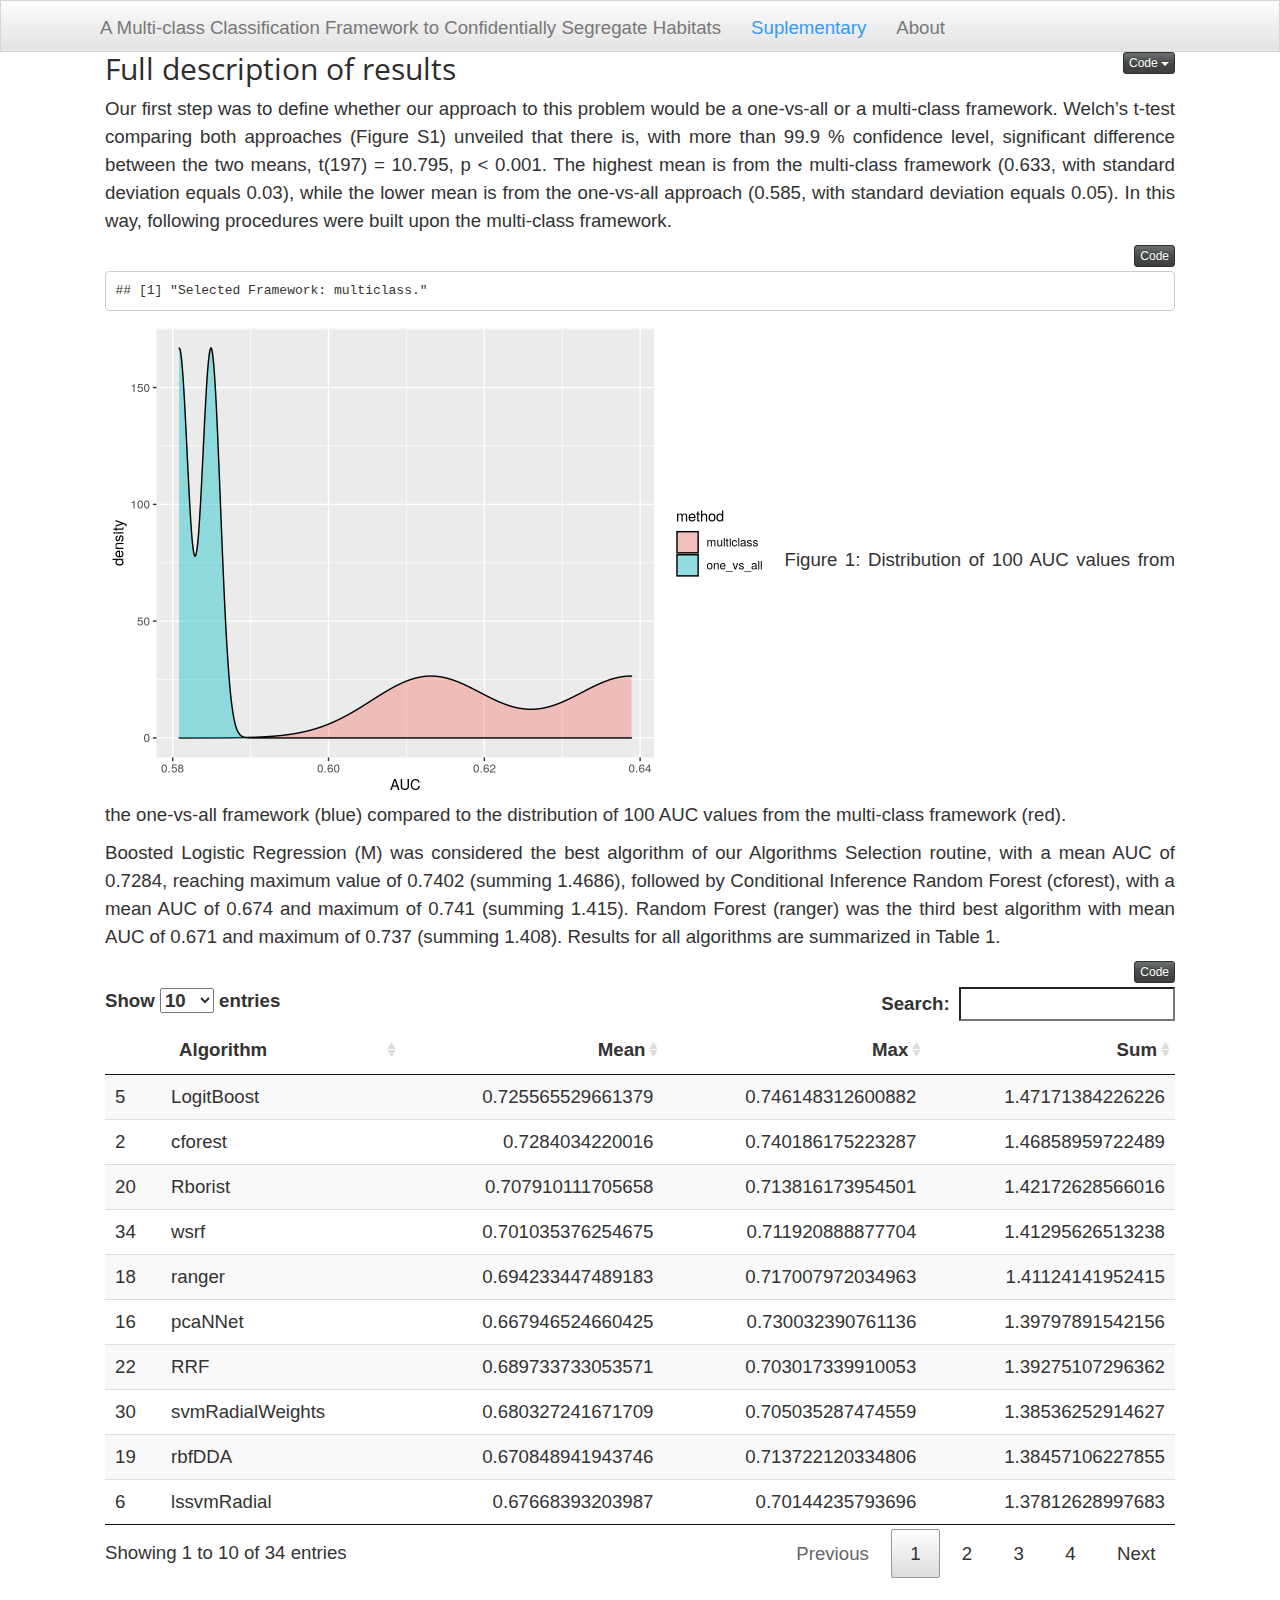
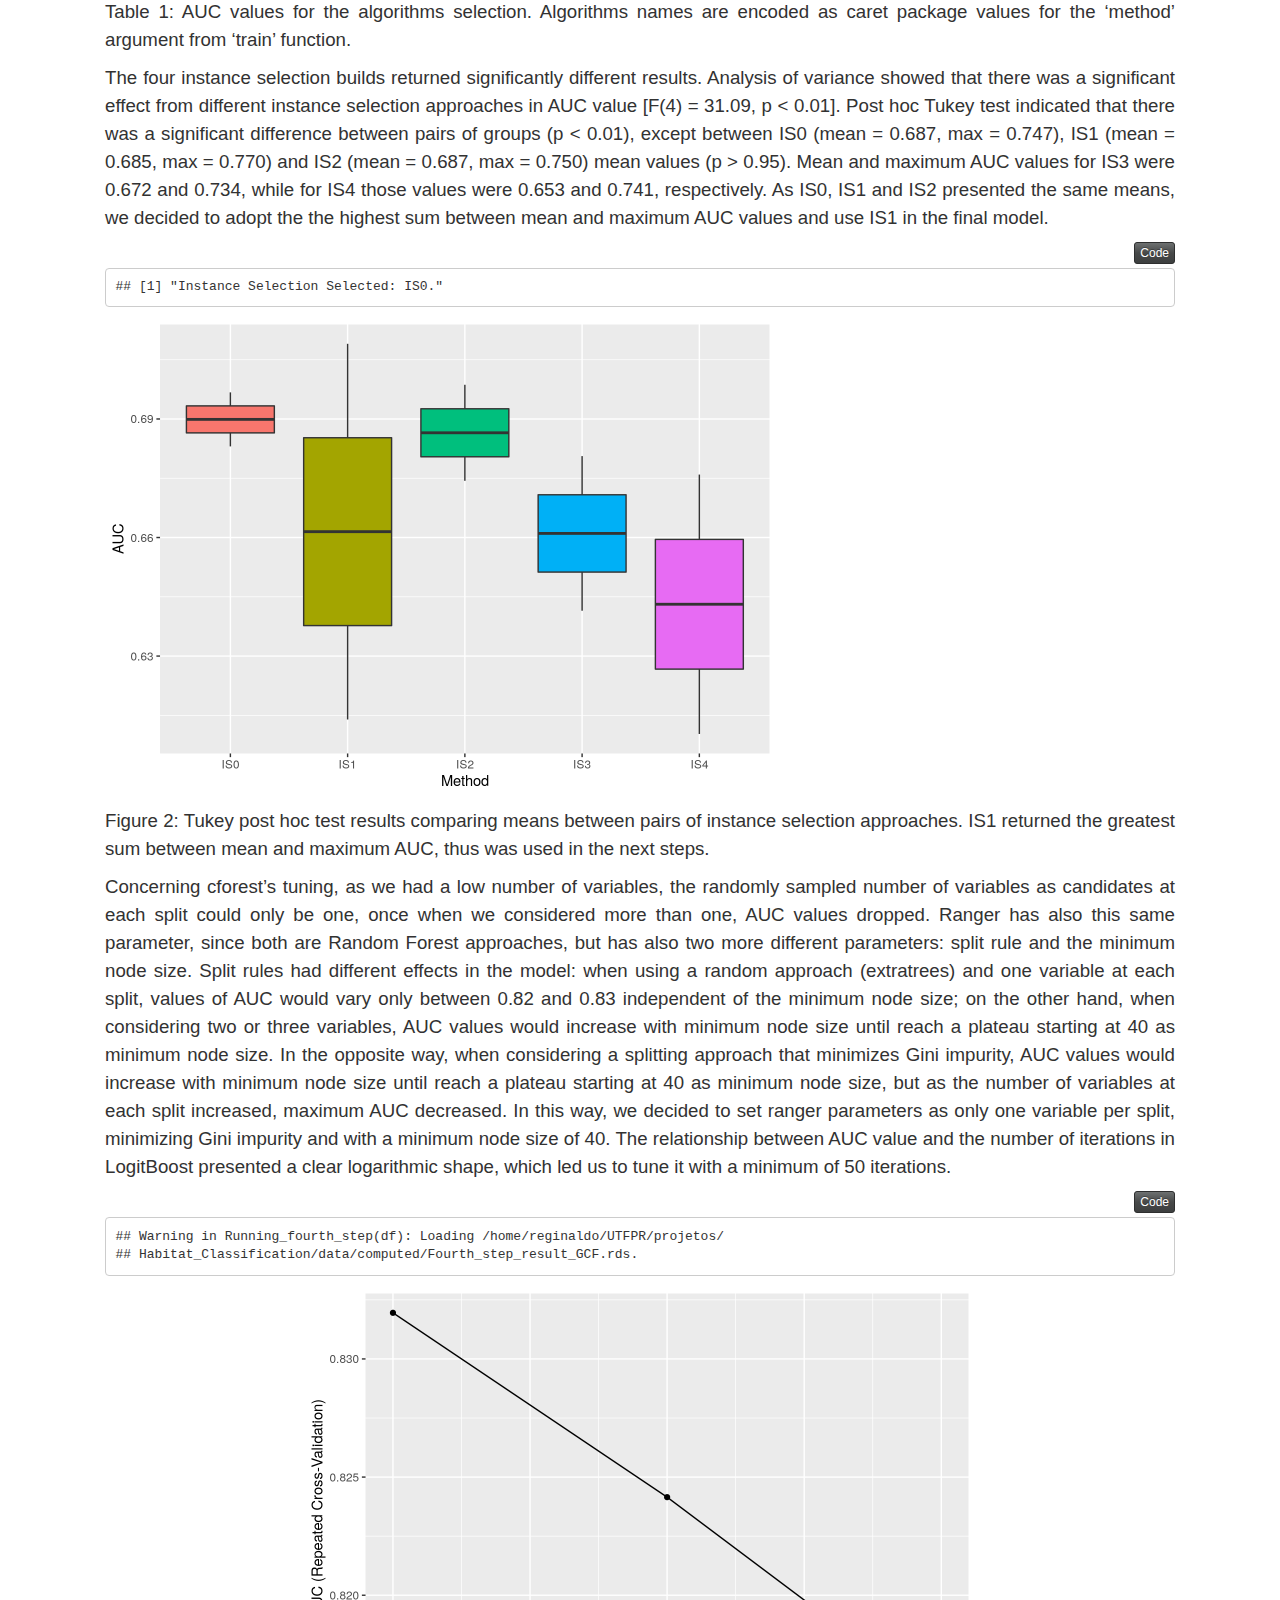
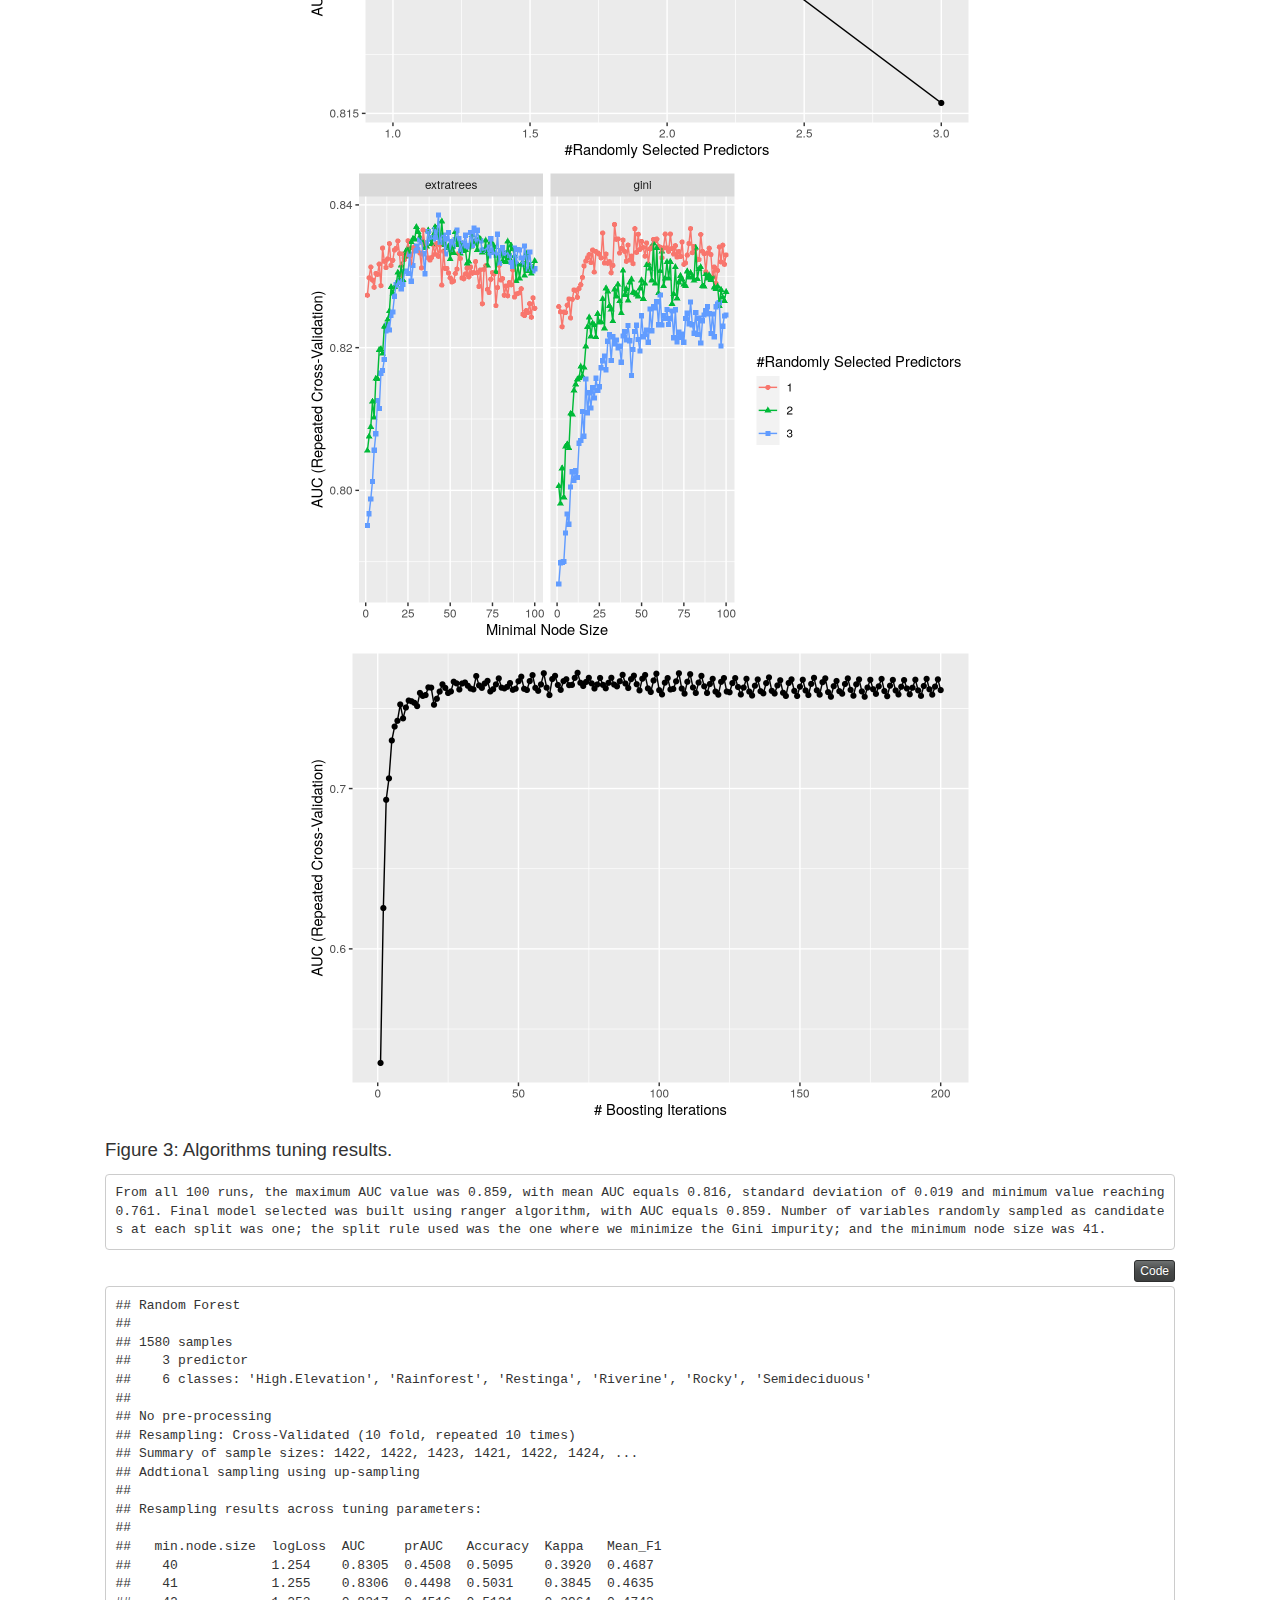
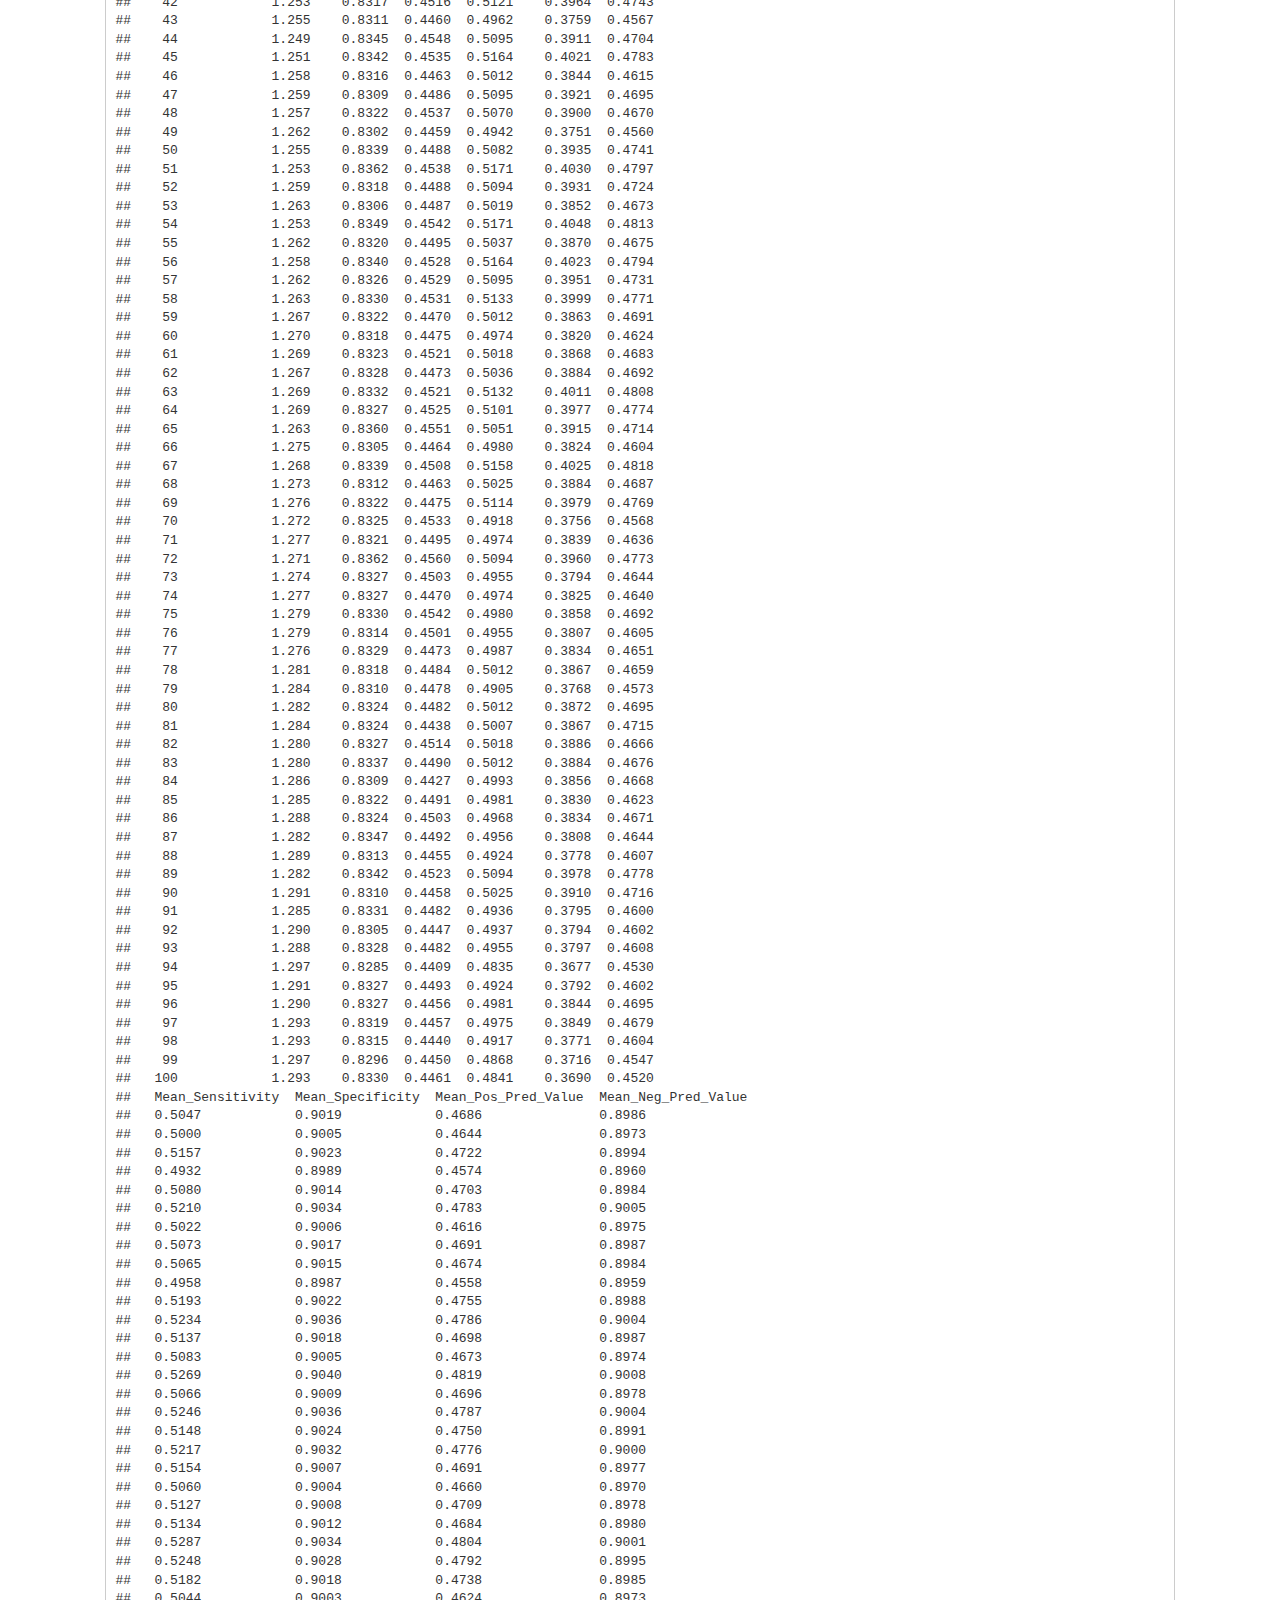
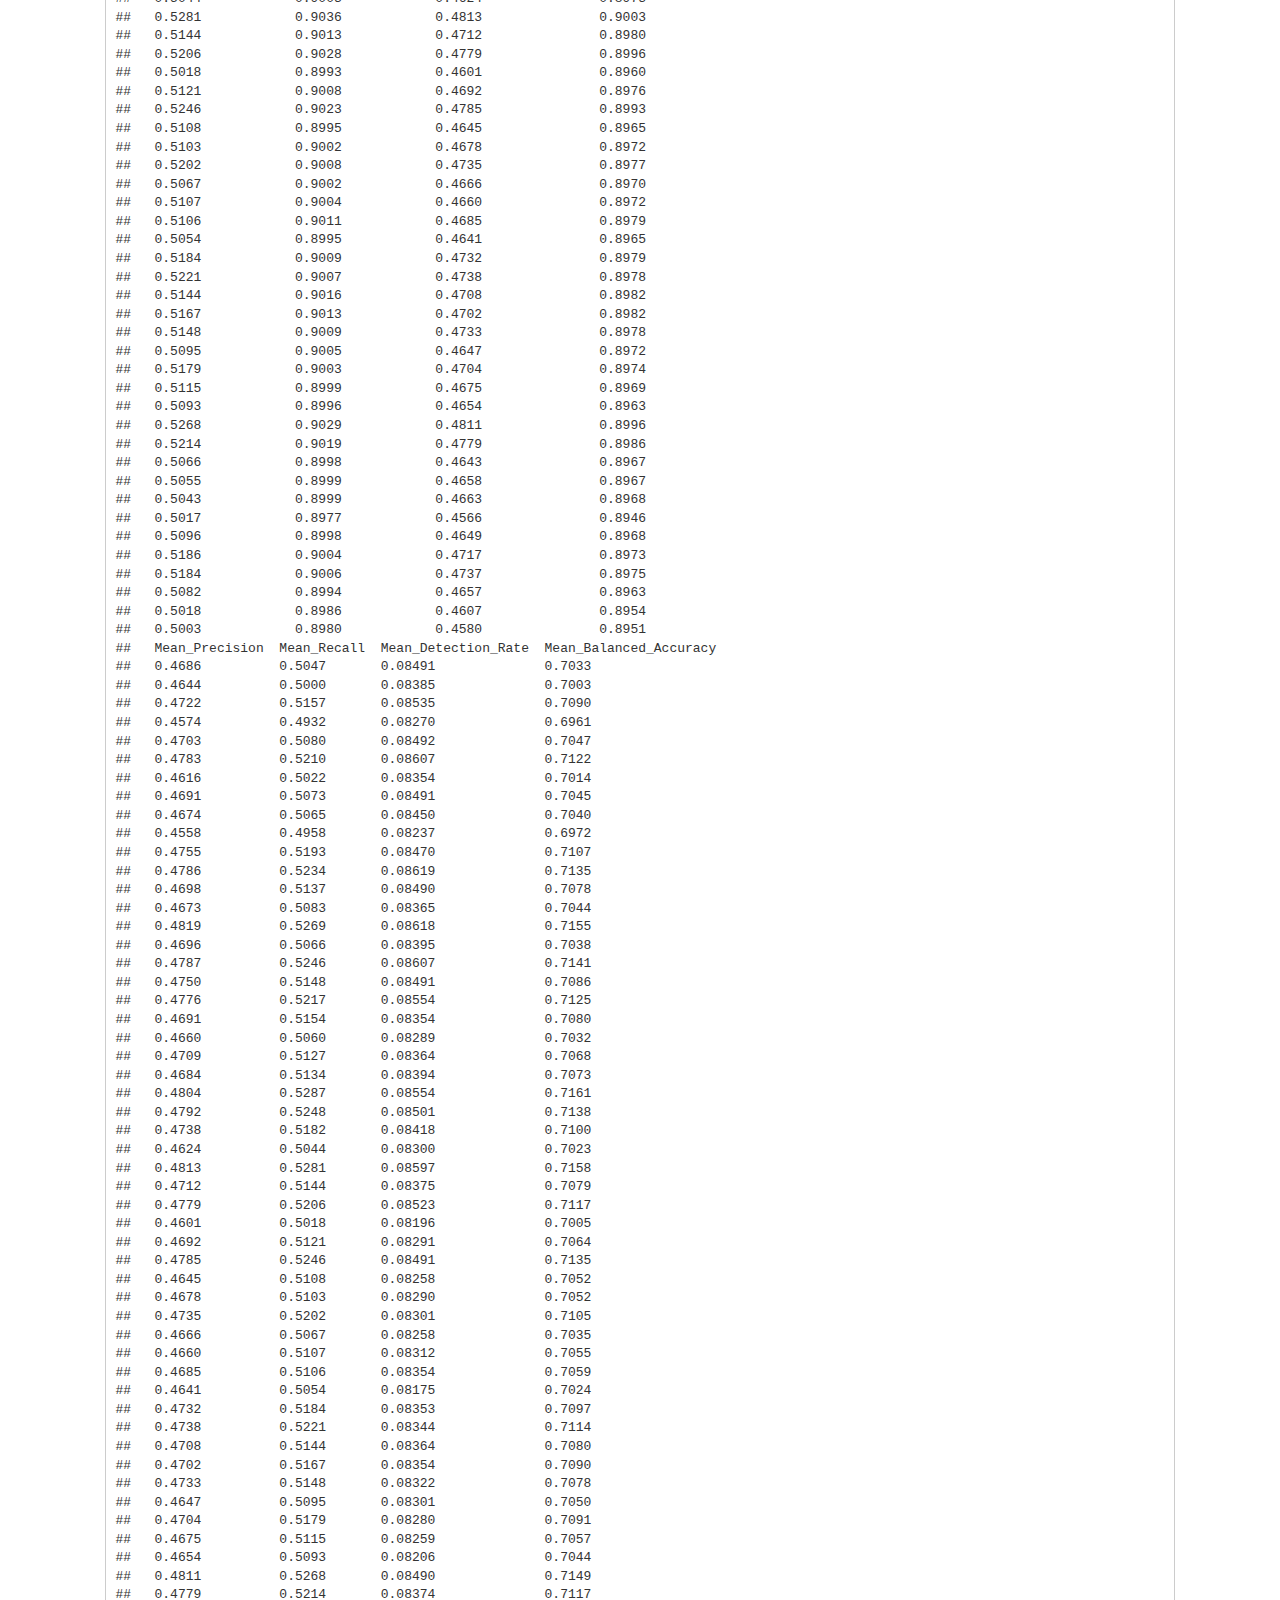
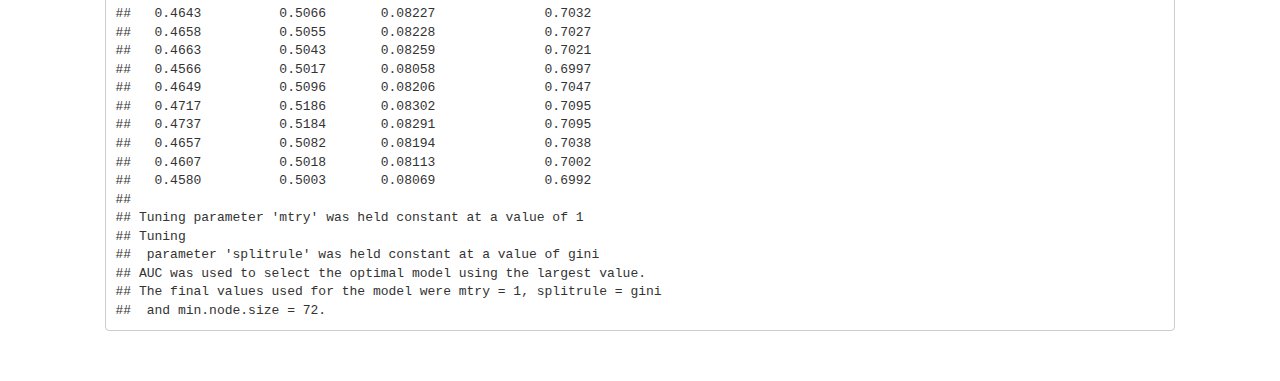
==== docs/suplementary.html @ e5ac983a "Adição de um website usando rmarkdown. Melhorias e correções no script." ====
<!DOCTYPE html>

<html>

<head>

<meta charset="utf-8" />
<meta name="generator" content="pandoc" />
<meta http-equiv="X-UA-Compatible" content="IE=EDGE" />




<title>Supplementary</title>

<script src="site_libs/jquery-1.12.4/jquery.min.js"></script>
<meta name="viewport" content="width=device-width, initial-scale=1" />
<link href="site_libs/bootstrap-3.3.5/css/spacelab.min.css" rel="stylesheet" />
<script src="site_libs/bootstrap-3.3.5/js/bootstrap.min.js"></script>
<script src="site_libs/bootstrap-3.3.5/shim/html5shiv.min.js"></script>
<script src="site_libs/bootstrap-3.3.5/shim/respond.min.js"></script>
<script src="site_libs/navigation-1.1/tabsets.js"></script>
<script src="site_libs/navigation-1.1/codefolding.js"></script>
<link href="site_libs/highlightjs-9.12.0/textmate.css" rel="stylesheet" />
<script src="site_libs/highlightjs-9.12.0/highlight.js"></script>
<script src="site_libs/htmlwidgets-1.5.2/htmlwidgets.js"></script>
<link href="site_libs/datatables-css-0.0.0/datatables-crosstalk.css" rel="stylesheet" />
<script src="site_libs/datatables-binding-0.15/datatables.js"></script>
<link href="site_libs/dt-core-1.10.20/css/jquery.dataTables.min.css" rel="stylesheet" />
<link href="site_libs/dt-core-1.10.20/css/jquery.dataTables.extra.css" rel="stylesheet" />
<script src="site_libs/dt-core-1.10.20/js/jquery.dataTables.min.js"></script>
<link href="site_libs/crosstalk-1.1.0.1/css/crosstalk.css" rel="stylesheet" />
<script src="site_libs/crosstalk-1.1.0.1/js/crosstalk.min.js"></script>

<style type="text/css">code{white-space: pre;}</style>
<style type="text/css">
  pre:not([class]) {
    background-color: white;
  }
</style>
<script type="text/javascript">
if (window.hljs) {
  hljs.configure({languages: []});
  hljs.initHighlightingOnLoad();
  if (document.readyState && document.readyState === "complete") {
    window.setTimeout(function() { hljs.initHighlighting(); }, 0);
  }
}
</script>



<style type="text/css">
h1 {
  font-size: 34px;
}
h1.title {
  font-size: 38px;
}
h2 {
  font-size: 30px;
}
h3 {
  font-size: 24px;
}
h4 {
  font-size: 18px;
}
h5 {
  font-size: 16px;
}
h6 {
  font-size: 12px;
}
.table th:not([align]) {
  text-align: left;
}
</style>

<link rel="stylesheet" href="assets/css/styles.css" type="text/css" />



<style type = "text/css">
.main-container {
  max-width: 940px;
  margin-left: auto;
  margin-right: auto;
}
code {
  color: inherit;
  background-color: rgba(0, 0, 0, 0.04);
}
img {
  max-width:100%;
}
.tabbed-pane {
  padding-top: 12px;
}
.html-widget {
  margin-bottom: 20px;
}
button.code-folding-btn:focus {
  outline: none;
}
summary {
  display: list-item;
}
</style>


<style type="text/css">
/* padding for bootstrap navbar */
body {
  padding-top: 52px;
  padding-bottom: 40px;
}
/* offset scroll position for anchor links (for fixed navbar)  */
.section h1 {
  padding-top: 57px;
  margin-top: -57px;
}
.section h2 {
  padding-top: 57px;
  margin-top: -57px;
}
.section h3 {
  padding-top: 57px;
  margin-top: -57px;
}
.section h4 {
  padding-top: 57px;
  margin-top: -57px;
}
.section h5 {
  padding-top: 57px;
  margin-top: -57px;
}
.section h6 {
  padding-top: 57px;
  margin-top: -57px;
}
.dropdown-submenu {
  position: relative;
}
.dropdown-submenu>.dropdown-menu {
  top: 0;
  left: 100%;
  margin-top: -6px;
  margin-left: -1px;
  border-radius: 0 6px 6px 6px;
}
.dropdown-submenu:hover>.dropdown-menu {
  display: block;
}
.dropdown-submenu>a:after {
  display: block;
  content: " ";
  float: right;
  width: 0;
  height: 0;
  border-color: transparent;
  border-style: solid;
  border-width: 5px 0 5px 5px;
  border-left-color: #cccccc;
  margin-top: 5px;
  margin-right: -10px;
}
.dropdown-submenu:hover>a:after {
  border-left-color: #ffffff;
}
.dropdown-submenu.pull-left {
  float: none;
}
.dropdown-submenu.pull-left>.dropdown-menu {
  left: -100%;
  margin-left: 10px;
  border-radius: 6px 0 6px 6px;
}
</style>

<script>
// manage active state of menu based on current page
$(document).ready(function () {
  // active menu anchor
  href = window.location.pathname
  href = href.substr(href.lastIndexOf('/') + 1)
  if (href === "")
    href = "index.html";
  var menuAnchor = $('a[href="' + href + '"]');

  // mark it active
  menuAnchor.parent().addClass('active');

  // if it's got a parent navbar menu mark it active as well
  menuAnchor.closest('li.dropdown').addClass('active');
});
</script>

<!-- tabsets -->

<style type="text/css">
.tabset-dropdown > .nav-tabs {
  display: inline-table;
  max-height: 500px;
  min-height: 44px;
  overflow-y: auto;
  background: white;
  border: 1px solid #ddd;
  border-radius: 4px;
}

.tabset-dropdown > .nav-tabs > li.active:before {
  content: "";
  font-family: 'Glyphicons Halflings';
  display: inline-block;
  padding: 10px;
  border-right: 1px solid #ddd;
}

.tabset-dropdown > .nav-tabs.nav-tabs-open > li.active:before {
  content: "&#xe258;";
  border: none;
}

.tabset-dropdown > .nav-tabs.nav-tabs-open:before {
  content: "";
  font-family: 'Glyphicons Halflings';
  display: inline-block;
  padding: 10px;
  border-right: 1px solid #ddd;
}

.tabset-dropdown > .nav-tabs > li.active {
  display: block;
}

.tabset-dropdown > .nav-tabs > li > a,
.tabset-dropdown > .nav-tabs > li > a:focus,
.tabset-dropdown > .nav-tabs > li > a:hover {
  border: none;
  display: inline-block;
  border-radius: 4px;
  background-color: transparent;
}

.tabset-dropdown > .nav-tabs.nav-tabs-open > li {
  display: block;
  float: none;
}

.tabset-dropdown > .nav-tabs > li {
  display: none;
}
</style>

<!-- code folding -->
<style type="text/css">
.code-folding-btn { margin-bottom: 4px; }
</style>




</head>

<body>


<div class="container-fluid main-container">




<div class="navbar navbar-default  navbar-fixed-top" role="navigation">
  <div class="container">
    <div class="navbar-header">
      <button type="button" class="navbar-toggle collapsed" data-toggle="collapse" data-target="#navbar">
        <span class="icon-bar"></span>
        <span class="icon-bar"></span>
        <span class="icon-bar"></span>
      </button>
      <a class="navbar-brand" href="index.html"></a>
    </div>
    <div id="navbar" class="navbar-collapse collapse">
      <ul class="nav navbar-nav">
        <li>
  <a href="index.html">A Multi-class Classification Framework to Confidentially Segregate Habitats</a>
</li>
<li>
  <a href="suplementary.html">Suplementary</a>
</li>
<li>
  <a href="about.html">About</a>
</li>
      </ul>
      <ul class="nav navbar-nav navbar-right">
        
      </ul>
    </div><!--/.nav-collapse -->
  </div><!--/.container -->
</div><!--/.navbar -->

<div class="fluid-row" id="header">

<div class="btn-group pull-right">
<button type="button" class="btn btn-default btn-xs dropdown-toggle" data-toggle="dropdown" aria-haspopup="true" aria-expanded="false"><span>Code</span> <span class="caret"></span></button>
<ul class="dropdown-menu" style="min-width: 50px;">
<li><a id="rmd-show-all-code" href="#">Show All Code</a></li>
<li><a id="rmd-hide-all-code" href="#">Hide All Code</a></li>
</ul>
</div>




</div>


<div id="full-description-of-results" class="section level2">
<h2>Full description of results</h2>
<p>Our first step was to define whether our approach to this problem would be a one-vs-all or a multi-class framework. Welch’s t-test comparing both approaches (Figure S1) unveiled that there is, with more than 99.9 % confidence level, significant difference between the two means, t(197) = 10.795, p &lt; 0.001. The highest mean is from the multi-class framework (0.633, with standard deviation equals 0.03), while the lower mean is from the one-vs-all approach (0.585, with standard deviation equals 0.05). In this way, following procedures were built upon the multi-class framework.</p>
<pre class="r"><code>s1 &lt;- Running_first_step(df, n)</code></pre>
<pre><code>## [1] &quot;Selected Framework: multiclass.&quot;</code></pre>
<p><img src="suplementary_files/figure-html/running_first_step-1.png" width="672" /> Figure 1: Distribution of 100 AUC values from the one-vs-all framework (blue) compared to the distribution of 100 AUC values from the multi-class framework (red).</p>
<p>Boosted Logistic Regression (M) was considered the best algorithm of our Algorithms Selection routine, with a mean AUC of 0.7284, reaching maximum value of 0.7402 (summing 1.4686), followed by Conditional Inference Random Forest (cforest), with a mean AUC of 0.674 and maximum of 0.741 (summing 1.415). Random Forest (ranger) was the third best algorithm with mean AUC of 0.671 and maximum of 0.737 (summing 1.408). Results for all algorithms are summarized in Table 1.</p>
<pre class="r"><code>s2$Result_Second_step  %&gt;%
  datatable()</code></pre>
<div id="htmlwidget-3caf13adf109faf7666a" style="width:100%;height:auto;" class="datatables html-widget"></div>
<script type="application/json" data-for="htmlwidget-3caf13adf109faf7666a">{"x":{"filter":"none","data":[["5","2","20","34","18","16","22","30","19","6","21","23","27","28","1","29","13","24","9","14","26","7","4","12","31","11","15","25","17","10","8","33","3","32"],["LogitBoost","cforest","Rborist","wsrf","ranger","pcaNNet","RRF","svmRadialWeights","rbfDDA","lssvmRadial","rf","RRFglobal","svmRadial","svmRadialCost","avNNet","svmRadialSigma","naive_bayes","svmLinear","mlpWeightDecay","nb","svmPoly","mlp","LMT","multinom","vglmAdjCat","monmlp","nnet","svmLinear2","polr","mlpWeightDecayML","mlpML","vglmCumulative","dnn","vglmContRatio"],[0.725565529661379,0.7284034220016,0.707910111705658,0.701035376254675,0.694233447489183,0.667946524660425,0.689733733053571,0.680327241671709,0.670848941943746,0.67668393203987,0.678714753158073,0.681964218991884,0.667764051375725,0.670578402891156,0.658010142254407,0.663092956800784,0.654073056510641,0.654426322290695,0.637208906515587,0.643250336595478,0.639163338286145,0.644266231032425,0.642273303120132,0.635936351472789,0.625446065467995,0.629517577501721,0.628011432886602,0.621428972761631,0.621925829019284,0.604001416374898,0.566528022010478,0.597748692240933,0.550815169236222,0.574090289989413],[0.746148312600882,0.740186175223287,0.713816173954501,0.711920888877704,0.717007972034963,0.730032390761136,0.703017339910053,0.705035287474559,0.713722120334806,0.70144235793696,0.693492718981923,0.68675246006555,0.678146735181148,0.673286119962908,0.685820330017361,0.67828146075447,0.680451295717827,0.669044130009042,0.678304464066947,0.666476540902992,0.661195587663199,0.652958793967566,0.654932395165189,0.660438890094761,0.663231505336768,0.637520560985473,0.635684289344883,0.634901630583142,0.626836232318688,0.614880246459194,0.633056044020956,0.601776052332733,0.601630338472444,0.577745402745403],[1.47171384226226,1.46858959722489,1.42172628566016,1.41295626513238,1.41124141952415,1.39797891542156,1.39275107296362,1.38536252914627,1.38457106227855,1.37812628997683,1.37220747214,1.36871667905743,1.34591078655687,1.34386452285406,1.34383047227177,1.34137441755525,1.33452435222847,1.32347045229974,1.31551337058253,1.30972687749847,1.30035892594934,1.29722502499999,1.29720569828532,1.29637524156755,1.28867757080476,1.26703813848719,1.26369572223148,1.25633060334477,1.24876206133797,1.21888166283409,1.19958406603143,1.19952474457367,1.15244550770867,1.15183569273482]],"container":"<table class=\"display\">\n  <thead>\n    <tr>\n      <th> <\/th>\n      <th>Algorithm<\/th>\n      <th>Mean<\/th>\n      <th>Max<\/th>\n      <th>Sum<\/th>\n    <\/tr>\n  <\/thead>\n<\/table>","options":{"columnDefs":[{"className":"dt-right","targets":[2,3,4]},{"orderable":false,"targets":0}],"order":[],"autoWidth":false,"orderClasses":false}},"evals":[],"jsHooks":[]}</script>
<p>Table 1: AUC values for the algorithms selection. Algorithms names are encoded as caret package values for the ‘method’ argument from ‘train’ function.</p>
<p>The four instance selection builds returned significantly different results. Analysis of variance showed that there was a significant effect from different instance selection approaches in AUC value [F(4) = 31.09, p &lt; 0.01]. Post hoc Tukey test indicated that there was a significant difference between pairs of groups (p &lt; 0.01), except between IS0 (mean = 0.687, max = 0.747), IS1 (mean = 0.685, max = 0.770) and IS2 (mean = 0.687, max = 0.750) mean values (p &gt; 0.95). Mean and maximum AUC values for IS3 were 0.672 and 0.734, while for IS4 those values were 0.653 and 0.741, respectively. As IS0, IS1 and IS2 presented the same means, we decided to adopt the the highest sum between mean and maximum AUC values and use IS1 in the final model.</p>
<pre class="r"><code>s3 &lt;- Running_third_step(df, s1, s2, nclust, n_clust/2, n)</code></pre>
<pre><code>## [1] &quot;Instance Selection Selected: IS0.&quot;</code></pre>
<p><img src="suplementary_files/figure-html/running_third_step-1.png" width="672" /></p>
<p>Figure 2: Tukey post hoc test results comparing means between pairs of instance selection approaches. IS1 returned the greatest sum between mean and maximum AUC, thus was used in the next steps.</p>
<p>Concerning cforest’s tuning, as we had a low number of variables, the randomly sampled number of variables as candidates at each split could only be one, once when we considered more than one, AUC values dropped. Ranger has also this same parameter, since both are Random Forest approaches, but has also two more different parameters: split rule and the minimum node size. Split rules had different effects in the model: when using a random approach (extratrees) and one variable at each split, values of AUC would vary only between 0.82 and 0.83 independent of the minimum node size; on the other hand, when considering two or three variables, AUC values would increase with minimum node size until reach a plateau starting at 40 as minimum node size. In the opposite way, when considering a splitting approach that minimizes Gini impurity, AUC values would increase with minimum node size until reach a plateau starting at 40 as minimum node size, but as the number of variables at each split increased, maximum AUC decreased. In this way, we decided to set ranger parameters as only one variable per split, minimizing Gini impurity and with a minimum node size of 40. The relationship between AUC value and the number of iterations in LogitBoost presented a clear logarithmic shape, which led us to tune it with a minimum of 50 iterations.</p>
<pre class="r"><code>s4 &lt;- Running_fourth_step(df)</code></pre>
<pre><code>## Warning in Running_fourth_step(df): Loading /home/reginaldo/UTFPR/projetos/
## Habitat_Classification/data/computed/Fourth_step_result_GCF.rds.</code></pre>
<p><img src="suplementary_files/figure-html/running_fourth_step-1.png" width="672" style="display: block; margin: auto;" /><img src="suplementary_files/figure-html/running_fourth_step-2.png" width="672" style="display: block; margin: auto;" /><img src="suplementary_files/figure-html/running_fourth_step-3.png" width="672" style="display: block; margin: auto;" /></p>
<p>Figure 3: Algorithms tuning results.</p>
<pre><code>From all 100 runs, the maximum AUC value was 0.859, with mean AUC equals 0.816, standard deviation of 0.019 and minimum value reaching 0.761. Final model selected was built using ranger algorithm, with AUC equals 0.859. Number of variables randomly sampled as candidates at each split was one; the split rule used was the one where we minimize the Gini impurity; and the minimum node size was 41. </code></pre>
<pre class="r"><code>s5 &lt;- Running_fifth_step(df, s3, n)</code></pre>
<pre><code>## Random Forest 
## 
## 1580 samples
##    3 predictor
##    6 classes: &#39;High.Elevation&#39;, &#39;Rainforest&#39;, &#39;Restinga&#39;, &#39;Riverine&#39;, &#39;Rocky&#39;, &#39;Semideciduous&#39; 
## 
## No pre-processing
## Resampling: Cross-Validated (10 fold, repeated 10 times) 
## Summary of sample sizes: 1422, 1422, 1423, 1421, 1422, 1424, ... 
## Addtional sampling using up-sampling
## 
## Resampling results across tuning parameters:
## 
##   min.node.size  logLoss  AUC     prAUC   Accuracy  Kappa   Mean_F1
##    40            1.254    0.8305  0.4508  0.5095    0.3920  0.4687 
##    41            1.255    0.8306  0.4498  0.5031    0.3845  0.4635 
##    42            1.253    0.8317  0.4516  0.5121    0.3964  0.4743 
##    43            1.255    0.8311  0.4460  0.4962    0.3759  0.4567 
##    44            1.249    0.8345  0.4548  0.5095    0.3911  0.4704 
##    45            1.251    0.8342  0.4535  0.5164    0.4021  0.4783 
##    46            1.258    0.8316  0.4463  0.5012    0.3844  0.4615 
##    47            1.259    0.8309  0.4486  0.5095    0.3921  0.4695 
##    48            1.257    0.8322  0.4537  0.5070    0.3900  0.4670 
##    49            1.262    0.8302  0.4459  0.4942    0.3751  0.4560 
##    50            1.255    0.8339  0.4488  0.5082    0.3935  0.4741 
##    51            1.253    0.8362  0.4538  0.5171    0.4030  0.4797 
##    52            1.259    0.8318  0.4488  0.5094    0.3931  0.4724 
##    53            1.263    0.8306  0.4487  0.5019    0.3852  0.4673 
##    54            1.253    0.8349  0.4542  0.5171    0.4048  0.4813 
##    55            1.262    0.8320  0.4495  0.5037    0.3870  0.4675 
##    56            1.258    0.8340  0.4528  0.5164    0.4023  0.4794 
##    57            1.262    0.8326  0.4529  0.5095    0.3951  0.4731 
##    58            1.263    0.8330  0.4531  0.5133    0.3999  0.4771 
##    59            1.267    0.8322  0.4470  0.5012    0.3863  0.4691 
##    60            1.270    0.8318  0.4475  0.4974    0.3820  0.4624 
##    61            1.269    0.8323  0.4521  0.5018    0.3868  0.4683 
##    62            1.267    0.8328  0.4473  0.5036    0.3884  0.4692 
##    63            1.269    0.8332  0.4521  0.5132    0.4011  0.4808 
##    64            1.269    0.8327  0.4525  0.5101    0.3977  0.4774 
##    65            1.263    0.8360  0.4551  0.5051    0.3915  0.4714 
##    66            1.275    0.8305  0.4464  0.4980    0.3824  0.4604 
##    67            1.268    0.8339  0.4508  0.5158    0.4025  0.4818 
##    68            1.273    0.8312  0.4463  0.5025    0.3884  0.4687 
##    69            1.276    0.8322  0.4475  0.5114    0.3979  0.4769 
##    70            1.272    0.8325  0.4533  0.4918    0.3756  0.4568 
##    71            1.277    0.8321  0.4495  0.4974    0.3839  0.4636 
##    72            1.271    0.8362  0.4560  0.5094    0.3960  0.4773 
##    73            1.274    0.8327  0.4503  0.4955    0.3794  0.4644 
##    74            1.277    0.8327  0.4470  0.4974    0.3825  0.4640 
##    75            1.279    0.8330  0.4542  0.4980    0.3858  0.4692 
##    76            1.279    0.8314  0.4501  0.4955    0.3807  0.4605 
##    77            1.276    0.8329  0.4473  0.4987    0.3834  0.4651 
##    78            1.281    0.8318  0.4484  0.5012    0.3867  0.4659 
##    79            1.284    0.8310  0.4478  0.4905    0.3768  0.4573 
##    80            1.282    0.8324  0.4482  0.5012    0.3872  0.4695 
##    81            1.284    0.8324  0.4438  0.5007    0.3867  0.4715 
##    82            1.280    0.8327  0.4514  0.5018    0.3886  0.4666 
##    83            1.280    0.8337  0.4490  0.5012    0.3884  0.4676 
##    84            1.286    0.8309  0.4427  0.4993    0.3856  0.4668 
##    85            1.285    0.8322  0.4491  0.4981    0.3830  0.4623 
##    86            1.288    0.8324  0.4503  0.4968    0.3834  0.4671 
##    87            1.282    0.8347  0.4492  0.4956    0.3808  0.4644 
##    88            1.289    0.8313  0.4455  0.4924    0.3778  0.4607 
##    89            1.282    0.8342  0.4523  0.5094    0.3978  0.4778 
##    90            1.291    0.8310  0.4458  0.5025    0.3910  0.4716 
##    91            1.285    0.8331  0.4482  0.4936    0.3795  0.4600 
##    92            1.290    0.8305  0.4447  0.4937    0.3794  0.4602 
##    93            1.288    0.8328  0.4482  0.4955    0.3797  0.4608 
##    94            1.297    0.8285  0.4409  0.4835    0.3677  0.4530 
##    95            1.291    0.8327  0.4493  0.4924    0.3792  0.4602 
##    96            1.290    0.8327  0.4456  0.4981    0.3844  0.4695 
##    97            1.293    0.8319  0.4457  0.4975    0.3849  0.4679 
##    98            1.293    0.8315  0.4440  0.4917    0.3771  0.4604 
##    99            1.297    0.8296  0.4450  0.4868    0.3716  0.4547 
##   100            1.293    0.8330  0.4461  0.4841    0.3690  0.4520 
##   Mean_Sensitivity  Mean_Specificity  Mean_Pos_Pred_Value  Mean_Neg_Pred_Value
##   0.5047            0.9019            0.4686               0.8986             
##   0.5000            0.9005            0.4644               0.8973             
##   0.5157            0.9023            0.4722               0.8994             
##   0.4932            0.8989            0.4574               0.8960             
##   0.5080            0.9014            0.4703               0.8984             
##   0.5210            0.9034            0.4783               0.9005             
##   0.5022            0.9006            0.4616               0.8975             
##   0.5073            0.9017            0.4691               0.8987             
##   0.5065            0.9015            0.4674               0.8984             
##   0.4958            0.8987            0.4558               0.8959             
##   0.5193            0.9022            0.4755               0.8988             
##   0.5234            0.9036            0.4786               0.9004             
##   0.5137            0.9018            0.4698               0.8987             
##   0.5083            0.9005            0.4673               0.8974             
##   0.5269            0.9040            0.4819               0.9008             
##   0.5066            0.9009            0.4696               0.8978             
##   0.5246            0.9036            0.4787               0.9004             
##   0.5148            0.9024            0.4750               0.8991             
##   0.5217            0.9032            0.4776               0.9000             
##   0.5154            0.9007            0.4691               0.8977             
##   0.5060            0.9004            0.4660               0.8970             
##   0.5127            0.9008            0.4709               0.8978             
##   0.5134            0.9012            0.4684               0.8980             
##   0.5287            0.9034            0.4804               0.9001             
##   0.5248            0.9028            0.4792               0.8995             
##   0.5182            0.9018            0.4738               0.8985             
##   0.5044            0.9003            0.4624               0.8973             
##   0.5281            0.9036            0.4813               0.9003             
##   0.5144            0.9013            0.4712               0.8980             
##   0.5206            0.9028            0.4779               0.8996             
##   0.5018            0.8993            0.4601               0.8960             
##   0.5121            0.9008            0.4692               0.8976             
##   0.5246            0.9023            0.4785               0.8993             
##   0.5108            0.8995            0.4645               0.8965             
##   0.5103            0.9002            0.4678               0.8972             
##   0.5202            0.9008            0.4735               0.8977             
##   0.5067            0.9002            0.4666               0.8970             
##   0.5107            0.9004            0.4660               0.8972             
##   0.5106            0.9011            0.4685               0.8979             
##   0.5054            0.8995            0.4641               0.8965             
##   0.5184            0.9009            0.4732               0.8979             
##   0.5221            0.9007            0.4738               0.8978             
##   0.5144            0.9016            0.4708               0.8982             
##   0.5167            0.9013            0.4702               0.8982             
##   0.5148            0.9009            0.4733               0.8978             
##   0.5095            0.9005            0.4647               0.8972             
##   0.5179            0.9003            0.4704               0.8974             
##   0.5115            0.8999            0.4675               0.8969             
##   0.5093            0.8996            0.4654               0.8963             
##   0.5268            0.9029            0.4811               0.8996             
##   0.5214            0.9019            0.4779               0.8986             
##   0.5066            0.8998            0.4643               0.8967             
##   0.5055            0.8999            0.4658               0.8967             
##   0.5043            0.8999            0.4663               0.8968             
##   0.5017            0.8977            0.4566               0.8946             
##   0.5096            0.8998            0.4649               0.8968             
##   0.5186            0.9004            0.4717               0.8973             
##   0.5184            0.9006            0.4737               0.8975             
##   0.5082            0.8994            0.4657               0.8963             
##   0.5018            0.8986            0.4607               0.8954             
##   0.5003            0.8980            0.4580               0.8951             
##   Mean_Precision  Mean_Recall  Mean_Detection_Rate  Mean_Balanced_Accuracy
##   0.4686          0.5047       0.08491              0.7033                
##   0.4644          0.5000       0.08385              0.7003                
##   0.4722          0.5157       0.08535              0.7090                
##   0.4574          0.4932       0.08270              0.6961                
##   0.4703          0.5080       0.08492              0.7047                
##   0.4783          0.5210       0.08607              0.7122                
##   0.4616          0.5022       0.08354              0.7014                
##   0.4691          0.5073       0.08491              0.7045                
##   0.4674          0.5065       0.08450              0.7040                
##   0.4558          0.4958       0.08237              0.6972                
##   0.4755          0.5193       0.08470              0.7107                
##   0.4786          0.5234       0.08619              0.7135                
##   0.4698          0.5137       0.08490              0.7078                
##   0.4673          0.5083       0.08365              0.7044                
##   0.4819          0.5269       0.08618              0.7155                
##   0.4696          0.5066       0.08395              0.7038                
##   0.4787          0.5246       0.08607              0.7141                
##   0.4750          0.5148       0.08491              0.7086                
##   0.4776          0.5217       0.08554              0.7125                
##   0.4691          0.5154       0.08354              0.7080                
##   0.4660          0.5060       0.08289              0.7032                
##   0.4709          0.5127       0.08364              0.7068                
##   0.4684          0.5134       0.08394              0.7073                
##   0.4804          0.5287       0.08554              0.7161                
##   0.4792          0.5248       0.08501              0.7138                
##   0.4738          0.5182       0.08418              0.7100                
##   0.4624          0.5044       0.08300              0.7023                
##   0.4813          0.5281       0.08597              0.7158                
##   0.4712          0.5144       0.08375              0.7079                
##   0.4779          0.5206       0.08523              0.7117                
##   0.4601          0.5018       0.08196              0.7005                
##   0.4692          0.5121       0.08291              0.7064                
##   0.4785          0.5246       0.08491              0.7135                
##   0.4645          0.5108       0.08258              0.7052                
##   0.4678          0.5103       0.08290              0.7052                
##   0.4735          0.5202       0.08301              0.7105                
##   0.4666          0.5067       0.08258              0.7035                
##   0.4660          0.5107       0.08312              0.7055                
##   0.4685          0.5106       0.08354              0.7059                
##   0.4641          0.5054       0.08175              0.7024                
##   0.4732          0.5184       0.08353              0.7097                
##   0.4738          0.5221       0.08344              0.7114                
##   0.4708          0.5144       0.08364              0.7080                
##   0.4702          0.5167       0.08354              0.7090                
##   0.4733          0.5148       0.08322              0.7078                
##   0.4647          0.5095       0.08301              0.7050                
##   0.4704          0.5179       0.08280              0.7091                
##   0.4675          0.5115       0.08259              0.7057                
##   0.4654          0.5093       0.08206              0.7044                
##   0.4811          0.5268       0.08490              0.7149                
##   0.4779          0.5214       0.08374              0.7117                
##   0.4643          0.5066       0.08227              0.7032                
##   0.4658          0.5055       0.08228              0.7027                
##   0.4663          0.5043       0.08259              0.7021                
##   0.4566          0.5017       0.08058              0.6997                
##   0.4649          0.5096       0.08206              0.7047                
##   0.4717          0.5186       0.08302              0.7095                
##   0.4737          0.5184       0.08291              0.7095                
##   0.4657          0.5082       0.08194              0.7038                
##   0.4607          0.5018       0.08113              0.7002                
##   0.4580          0.5003       0.08069              0.6992                
## 
## Tuning parameter &#39;mtry&#39; was held constant at a value of 1
## Tuning
##  parameter &#39;splitrule&#39; was held constant at a value of gini
## AUC was used to select the optimal model using the largest value.
## The final values used for the model were mtry = 1, splitrule = gini
##  and min.node.size = 72.</code></pre>
</div>

<!-- 
<div style="position:absolute;top:2px;right:10px;z-index:10000"> 
    <img src="assets/logo/cm.png" style="width:170px;margin-right:10px"/> 
    <img src="assets/logo/utfpr.png" style="width:150px"/> 
</div>
--!>



</div>

<script>

// add bootstrap table styles to pandoc tables
function bootstrapStylePandocTables() {
  $('tr.header').parent('thead').parent('table').addClass('table table-condensed');
}
$(document).ready(function () {
  bootstrapStylePandocTables();
});


</script>

<!-- tabsets -->

<script>
$(document).ready(function () {
  window.buildTabsets("TOC");
});

$(document).ready(function () {
  $('.tabset-dropdown > .nav-tabs > li').click(function () {
    $(this).parent().toggleClass('nav-tabs-open')
  });
});
</script>

<!-- code folding -->
<script>
$(document).ready(function () {
  window.initializeCodeFolding("hide" === "show");
});
</script>


<!-- dynamically load mathjax for compatibility with self-contained -->
<script>
  (function () {
    var script = document.createElement("script");
    script.type = "text/javascript";
    script.src  = "https://mathjax.rstudio.com/latest/MathJax.js?config=TeX-AMS-MML_HTMLorMML";
    document.getElementsByTagName("head")[0].appendChild(script);
  })();
</script>

</body>
</html>
---- docs/site_libs/bootstrap-3.3.5/css/spacelab.min.css ----
@font-face {
  font-family: 'Open Sans';
  font-style: normal;
  font-weight: 400;
  src: url(fonts/OpenSans.ttf) format('truetype');
}
@font-face {
  font-family: 'Open Sans';
  font-style: normal;
  font-weight: 700;
  src: url(fonts/OpenSansBold.ttf) format('truetype');
}
@font-face {
  font-family: 'Open Sans';
  font-style: italic;
  font-weight: 400;
  src: url(fonts/OpenSansItalic.ttf) format('truetype');
}
@font-face {
  font-family: 'Open Sans';
  font-style: italic;
  font-weight: 700;
  src: url(fonts/OpenSansBoldItalic.ttf) format('truetype');
}

/*!
 * bootswatch v3.3.6
 * Homepage: http://bootswatch.com
 * Copyright 2012-2015 Thomas Park
 * Licensed under MIT
 * Based on Bootstrap
*//*!
 * Bootstrap v3.3.6 (http://getbootstrap.com)
 * Copyright 2011-2015 Twitter, Inc.
 * Licensed under MIT (https://github.com/twbs/bootstrap/blob/master/LICENSE)
 *//*! normalize.css v3.0.3 | MIT License | github.com/necolas/normalize.css */html{font-family:sans-serif;-ms-text-size-adjust:100%;-webkit-text-size-adjust:100%}body{margin:0}article,aside,details,figcaption,figure,footer,header,hgroup,main,menu,nav,section,summary{display:block}audio,canvas,progress,video{display:inline-block;vertical-align:baseline}audio:not([controls]){display:none;height:0}[hidden],template{display:none}a{background-color:transparent}a:active,a:hover{outline:0}abbr[title]{border-bottom:1px dotted}b,strong{font-weight:bold}dfn{font-style:italic}h1{font-size:2em;margin:0.67em 0}mark{background:#ff0;color:#000}small{font-size:80%}sub,sup{font-size:75%;line-height:0;position:relative;vertical-align:baseline}sup{top:-0.5em}sub{bottom:-0.25em}img{border:0}svg:not(:root){overflow:hidden}figure{margin:1em 40px}hr{-webkit-box-sizing:content-box;-moz-box-sizing:content-box;box-sizing:content-box;height:0}pre{overflow:auto}code,kbd,pre,samp{font-family:monospace, monospace;font-size:1em}button,input,optgroup,select,textarea{color:inherit;font:inherit;margin:0}button{overflow:visible}button,select{text-transform:none}button,html input[type="button"],input[type="reset"],input[type="submit"]{-webkit-appearance:button;cursor:pointer}button[disabled],html input[disabled]{cursor:default}button::-moz-focus-inner,input::-moz-focus-inner{border:0;padding:0}input{line-height:normal}input[type="checkbox"],input[type="radio"]{-webkit-box-sizing:border-box;-moz-box-sizing:border-box;box-sizing:border-box;padding:0}input[type="number"]::-webkit-inner-spin-button,input[type="number"]::-webkit-outer-spin-button{height:auto}input[type="search"]{-webkit-appearance:textfield;-webkit-box-sizing:content-box;-moz-box-sizing:content-box;box-sizing:content-box}input[type="search"]::-webkit-search-cancel-button,input[type="search"]::-webkit-search-decoration{-webkit-appearance:none}fieldset{border:1px solid #c0c0c0;margin:0 2px;padding:0.35em 0.625em 0.75em}legend{border:0;padding:0}textarea{overflow:auto}optgroup{font-weight:bold}table{border-collapse:collapse;border-spacing:0}td,th{padding:0}/*! Source: https://github.com/h5bp/html5-boilerplate/blob/master/src/css/main.css */@media print{*,*:before,*:after{background:transparent !important;color:#000 !important;-webkit-box-shadow:none !important;box-shadow:none !important;text-shadow:none !important}a,a:visited{text-decoration:underline}a[href]:after{content:" (" attr(href) ")"}abbr[title]:after{content:" (" attr(title) ")"}a[href^="#"]:after,a[href^="javascript:"]:after{content:""}pre,blockquote{border:1px solid #999;page-break-inside:avoid}thead{display:table-header-group}tr,img{page-break-inside:avoid}img{max-width:100% !important}p,h2,h3{orphans:3;widows:3}h2,h3{page-break-after:avoid}.navbar{display:none}.btn>.caret,.dropup>.btn>.caret{border-top-color:#000 !important}.label{border:1px solid #000}.table{border-collapse:collapse !important}.table td,.table th{background-color:#fff !important}.table-bordered th,.table-bordered td{border:1px solid #ddd !important}}@font-face{font-family:'Glyphicons Halflings';src:url('../fonts/glyphicons-halflings-regular.eot');src:url('../fonts/glyphicons-halflings-regular.eot?#iefix') format('embedded-opentype'),url('../fonts/glyphicons-halflings-regular.woff') format('woff'),url('../fonts/glyphicons-halflings-regular.ttf') format('truetype'),url('../fonts/glyphicons-halflings-regular.svg#glyphicons_halflingsregular') format('svg')}.glyphicon{position:relative;top:1px;display:inline-block;font-family:'Glyphicons Halflings';font-style:normal;font-weight:normal;line-height:1;-webkit-font-smoothing:antialiased;-moz-osx-font-smoothing:grayscale}.glyphicon-asterisk:before{content:"\002a"}.glyphicon-plus:before{content:"\002b"}.glyphicon-euro:before,.glyphicon-eur:before{content:"\20ac"}.glyphicon-minus:before{content:"\2212"}.glyphicon-cloud:before{content:"\2601"}.glyphicon-envelope:before{content:"\2709"}.glyphicon-pencil:before{content:"\270f"}.glyphicon-glass:before{content:"\e001"}.glyphicon-music:before{content:"\e002"}.glyphicon-search:before{content:"\e003"}.glyphicon-heart:before{content:"\e005"}.glyphicon-star:before{content:"\e006"}.glyphicon-star-empty:before{content:"\e007"}.glyphicon-user:before{content:"\e008"}.glyphicon-film:before{content:"\e009"}.glyphicon-th-large:before{content:"\e010"}.glyphicon-th:before{content:"\e011"}.glyphicon-th-list:before{content:"\e012"}.glyphicon-ok:before{content:"\e013"}.glyphicon-remove:before{content:"\e014"}.glyphicon-zoom-in:before{content:"\e015"}.glyphicon-zoom-out:before{content:"\e016"}.glyphicon-off:before{content:"\e017"}.glyphicon-signal:before{content:"\e018"}.glyphicon-cog:before{content:"\e019"}.glyphicon-trash:before{content:"\e020"}.glyphicon-home:before{content:"\e021"}.glyphicon-file:before{content:"\e022"}.glyphicon-time:before{content:"\e023"}.glyphicon-road:before{content:"\e024"}.glyphicon-download-alt:before{content:"\e025"}.glyphicon-download:before{content:"\e026"}.glyphicon-upload:before{content:"\e027"}.glyphicon-inbox:before{content:"\e028"}.glyphicon-play-circle:before{content:"\e029"}.glyphicon-repeat:before{content:"\e030"}.glyphicon-refresh:before{content:"\e031"}.glyphicon-list-alt:before{content:"\e032"}.glyphicon-lock:before{content:"\e033"}.glyphicon-flag:before{content:"\e034"}.glyphicon-headphones:before{content:"\e035"}.glyphicon-volume-off:before{content:"\e036"}.glyphicon-volume-down:before{content:"\e037"}.glyphicon-volume-up:before{content:"\e038"}.glyphicon-qrcode:before{content:"\e039"}.glyphicon-barcode:before{content:"\e040"}.glyphicon-tag:before{content:"\e041"}.glyphicon-tags:before{content:"\e042"}.glyphicon-book:before{content:"\e043"}.glyphicon-bookmark:before{content:"\e044"}.glyphicon-print:before{content:"\e045"}.glyphicon-camera:before{content:"\e046"}.glyphicon-font:before{content:"\e047"}.glyphicon-bold:before{content:"\e048"}.glyphicon-italic:before{content:"\e049"}.glyphicon-text-height:before{content:"\e050"}.glyphicon-text-width:before{content:"\e051"}.glyphicon-align-left:before{content:"\e052"}.glyphicon-align-center:before{content:"\e053"}.glyphicon-align-right:before{content:"\e054"}.glyphicon-align-justify:before{content:"\e055"}.glyphicon-list:before{content:"\e056"}.glyphicon-indent-left:before{content:"\e057"}.glyphicon-indent-right:before{content:"\e058"}.glyphicon-facetime-video:before{content:"\e059"}.glyphicon-picture:before{content:"\e060"}.glyphicon-map-marker:before{content:"\e062"}.glyphicon-adjust:before{content:"\e063"}.glyphicon-tint:before{content:"\e064"}.glyphicon-edit:before{content:"\e065"}.glyphicon-share:before{content:"\e066"}.glyphicon-check:before{content:"\e067"}.glyphicon-move:before{content:"\e068"}.glyphicon-step-backward:before{content:"\e069"}.glyphicon-fast-backward:before{content:"\e070"}.glyphicon-backward:before{content:"\e071"}.glyphicon-play:before{content:"\e072"}.glyphicon-pause:before{content:"\e073"}.glyphicon-stop:before{content:"\e074"}.glyphicon-forward:before{content:"\e075"}.glyphicon-fast-forward:before{content:"\e076"}.glyphicon-step-forward:before{content:"\e077"}.glyphicon-eject:before{content:"\e078"}.glyphicon-chevron-left:before{content:"\e079"}.glyphicon-chevron-right:before{content:"\e080"}.glyphicon-plus-sign:before{content:"\e081"}.glyphicon-minus-sign:before{content:"\e082"}.glyphicon-remove-sign:before{content:"\e083"}.glyphicon-ok-sign:before{content:"\e084"}.glyphicon-question-sign:before{content:"\e085"}.glyphicon-info-sign:before{content:"\e086"}.glyphicon-screenshot:before{content:"\e087"}.glyphicon-remove-circle:before{content:"\e088"}.glyphicon-ok-circle:before{content:"\e089"}.glyphicon-ban-circle:before{content:"\e090"}.glyphicon-arrow-left:before{content:"\e091"}.glyphicon-arrow-right:before{content:"\e092"}.glyphicon-arrow-up:before{content:"\e093"}.glyphicon-arrow-down:before{content:"\e094"}.glyphicon-share-alt:before{content:"\e095"}.glyphicon-resize-full:before{content:"\e096"}.glyphicon-resize-small:before{content:"\e097"}.glyphicon-exclamation-sign:before{content:"\e101"}.glyphicon-gift:before{content:"\e102"}.glyphicon-leaf:before{content:"\e103"}.glyphicon-fire:before{content:"\e104"}.glyphicon-eye-open:before{content:"\e105"}.glyphicon-eye-close:before{content:"\e106"}.glyphicon-warning-sign:before{content:"\e107"}.glyphicon-plane:before{content:"\e108"}.glyphicon-calendar:before{content:"\e109"}.glyphicon-random:before{content:"\e110"}.glyphicon-comment:before{content:"\e111"}.glyphicon-magnet:before{content:"\e112"}.glyphicon-chevron-up:before{content:"\e113"}.glyphicon-chevron-down:before{content:"\e114"}.glyphicon-retweet:before{content:"\e115"}.glyphicon-shopping-cart:before{content:"\e116"}.glyphicon-folder-close:before{content:"\e117"}.glyphicon-folder-open:before{content:"\e118"}.glyphicon-resize-vertical:before{content:"\e119"}.glyphicon-resize-horizontal:before{content:"\e120"}.glyphicon-hdd:before{content:"\e121"}.glyphicon-bullhorn:before{content:"\e122"}.glyphicon-bell:before{content:"\e123"}.glyphicon-certificate:before{content:"\e124"}.glyphicon-thumbs-up:before{content:"\e125"}.glyphicon-thumbs-down:before{content:"\e126"}.glyphicon-hand-right:before{content:"\e127"}.glyphicon-hand-left:before{content:"\e128"}.glyphicon-hand-up:before{content:"\e129"}.glyphicon-hand-down:before{content:"\e130"}.glyphicon-circle-arrow-right:before{content:"\e131"}.glyphicon-circle-arrow-left:before{content:"\e132"}.glyphicon-circle-arrow-up:before{content:"\e133"}.glyphicon-circle-arrow-down:before{content:"\e134"}.glyphicon-globe:before{content:"\e135"}.glyphicon-wrench:before{content:"\e136"}.glyphicon-tasks:before{content:"\e137"}.glyphicon-filter:before{content:"\e138"}.glyphicon-briefcase:before{content:"\e139"}.glyphicon-fullscreen:before{content:"\e140"}.glyphicon-dashboard:before{content:"\e141"}.glyphicon-paperclip:before{content:"\e142"}.glyphicon-heart-empty:before{content:"\e143"}.glyphicon-link:before{content:"\e144"}.glyphicon-phone:before{content:"\e145"}.glyphicon-pushpin:before{content:"\e146"}.glyphicon-usd:before{content:"\e148"}.glyphicon-gbp:before{content:"\e149"}.glyphicon-sort:before{content:"\e150"}.glyphicon-sort-by-alphabet:before{content:"\e151"}.glyphicon-sort-by-alphabet-alt:before{content:"\e152"}.glyphicon-sort-by-order:before{content:"\e153"}.glyphicon-sort-by-order-alt:before{content:"\e154"}.glyphicon-sort-by-attributes:before{content:"\e155"}.glyphicon-sort-by-attributes-alt:before{content:"\e156"}.glyphicon-unchecked:before{content:"\e157"}.glyphicon-expand:before{content:"\e158"}.glyphicon-collapse-down:before{content:"\e159"}.glyphicon-collapse-up:before{content:"\e160"}.glyphicon-log-in:before{content:"\e161"}.glyphicon-flash:before{content:"\e162"}.glyphicon-log-out:before{content:"\e163"}.glyphicon-new-window:before{content:"\e164"}.glyphicon-record:before{content:"\e165"}.glyphicon-save:before{content:"\e166"}.glyphicon-open:before{content:"\e167"}.glyphicon-saved:before{content:"\e168"}.glyphicon-import:before{content:"\e169"}.glyphicon-export:before{content:"\e170"}.glyphicon-send:before{content:"\e171"}.glyphicon-floppy-disk:before{content:"\e172"}.glyphicon-floppy-saved:before{content:"\e173"}.glyphicon-floppy-remove:before{content:"\e174"}.glyphicon-floppy-save:before{content:"\e175"}.glyphicon-floppy-open:before{content:"\e176"}.glyphicon-credit-card:before{content:"\e177"}.glyphicon-transfer:before{content:"\e178"}.glyphicon-cutlery:before{content:"\e179"}.glyphicon-header:before{content:"\e180"}.glyphicon-compressed:before{content:"\e181"}.glyphicon-earphone:before{content:"\e182"}.glyphicon-phone-alt:before{content:"\e183"}.glyphicon-tower:before{content:"\e184"}.glyphicon-stats:before{content:"\e185"}.glyphicon-sd-video:before{content:"\e186"}.glyphicon-hd-video:before{content:"\e187"}.glyphicon-subtitles:before{content:"\e188"}.glyphicon-sound-stereo:before{content:"\e189"}.glyphicon-sound-dolby:before{content:"\e190"}.glyphicon-sound-5-1:before{content:"\e191"}.glyphicon-sound-6-1:before{content:"\e192"}.glyphicon-sound-7-1:before{content:"\e193"}.glyphicon-copyright-mark:before{content:"\e194"}.glyphicon-registration-mark:before{content:"\e195"}.glyphicon-cloud-download:before{content:"\e197"}.glyphicon-cloud-upload:before{content:"\e198"}.glyphicon-tree-conifer:before{content:"\e199"}.glyphicon-tree-deciduous:before{content:"\e200"}.glyphicon-cd:before{content:"\e201"}.glyphicon-save-file:before{content:"\e202"}.glyphicon-open-file:before{content:"\e203"}.glyphicon-level-up:before{content:"\e204"}.glyphicon-copy:before{content:"\e205"}.glyphicon-paste:before{content:"\e206"}.glyphicon-alert:before{content:"\e209"}.glyphicon-equalizer:before{content:"\e210"}.glyphicon-king:before{content:"\e211"}.glyphicon-queen:before{content:"\e212"}.glyphicon-pawn:before{content:"\e213"}.glyphicon-bishop:before{content:"\e214"}.glyphicon-knight:before{content:"\e215"}.glyphicon-baby-formula:before{content:"\e216"}.glyphicon-tent:before{content:"\26fa"}.glyphicon-blackboard:before{content:"\e218"}.glyphicon-bed:before{content:"\e219"}.glyphicon-apple:before{content:"\f8ff"}.glyphicon-erase:before{content:"\e221"}.glyphicon-hourglass:before{content:"\231b"}.glyphicon-lamp:before{content:"\e223"}.glyphicon-duplicate:before{content:"\e224"}.glyphicon-piggy-bank:before{content:"\e225"}.glyphicon-scissors:before{content:"\e226"}.glyphicon-bitcoin:before{content:"\e227"}.glyphicon-btc:before{content:"\e227"}.glyphicon-xbt:before{content:"\e227"}.glyphicon-yen:before{content:"\00a5"}.glyphicon-jpy:before{content:"\00a5"}.glyphicon-ruble:before{content:"\20bd"}.glyphicon-rub:before{content:"\20bd"}.glyphicon-scale:before{content:"\e230"}.glyphicon-ice-lolly:before{content:"\e231"}.glyphicon-ice-lolly-tasted:before{content:"\e232"}.glyphicon-education:before{content:"\e233"}.glyphicon-option-horizontal:before{content:"\e234"}.glyphicon-option-vertical:before{content:"\e235"}.glyphicon-menu-hamburger:before{content:"\e236"}.glyphicon-modal-window:before{content:"\e237"}.glyphicon-oil:before{content:"\e238"}.glyphicon-grain:before{content:"\e239"}.glyphicon-sunglasses:before{content:"\e240"}.glyphicon-text-size:before{content:"\e241"}.glyphicon-text-color:before{content:"\e242"}.glyphicon-text-background:before{content:"\e243"}.glyphicon-object-align-top:before{content:"\e244"}.glyphicon-object-align-bottom:before{content:"\e245"}.glyphicon-object-align-horizontal:before{content:"\e246"}.glyphicon-object-align-left:before{content:"\e247"}.glyphicon-object-align-vertical:before{content:"\e248"}.glyphicon-object-align-right:before{content:"\e249"}.glyphicon-triangle-right:before{content:"\e250"}.glyphicon-triangle-left:before{content:"\e251"}.glyphicon-triangle-bottom:before{content:"\e252"}.glyphicon-triangle-top:before{content:"\e253"}.glyphicon-console:before{content:"\e254"}.glyphicon-superscript:before{content:"\e255"}.glyphicon-subscript:before{content:"\e256"}.glyphicon-menu-left:before{content:"\e257"}.glyphicon-menu-right:before{content:"\e258"}.glyphicon-menu-down:before{content:"\e259"}.glyphicon-menu-up:before{content:"\e260"}*{-webkit-box-sizing:border-box;-moz-box-sizing:border-box;box-sizing:border-box}*:before,*:after{-webkit-box-sizing:border-box;-moz-box-sizing:border-box;box-sizing:border-box}html{font-size:10px;-webkit-tap-highlight-color:rgba(0,0,0,0)}body{font-family:"Open Sans","Helvetica Neue",Helvetica,Arial,sans-serif;font-size:14px;line-height:1.42857143;color:#666666;background-color:#ffffff}input,button,select,textarea{font-family:inherit;font-size:inherit;line-height:inherit}a{color:#3399f3;text-decoration:none}a:hover,a:focus{color:#3399f3;text-decoration:underline}a:focus{outline:thin dotted;outline:5px auto -webkit-focus-ring-color;outline-offset:-2px}figure{margin:0}img{vertical-align:middle}.img-responsive,.thumbnail>img,.thumbnail a>img,.carousel-inner>.item>img,.carousel-inner>.item>a>img{display:block;max-width:100%;height:auto}.img-rounded{border-radius:6px}.img-thumbnail{padding:4px;line-height:1.42857143;background-color:#ffffff;border:1px solid #dddddd;border-radius:4px;-webkit-transition:all .2s ease-in-out;-o-transition:all .2s ease-in-out;transition:all .2s ease-in-out;display:inline-block;max-width:100%;height:auto}.img-circle{border-radius:50%}hr{margin-top:20px;margin-bottom:20px;border:0;border-top:1px solid #eeeeee}.sr-only{position:absolute;width:1px;height:1px;margin:-1px;padding:0;overflow:hidden;clip:rect(0, 0, 0, 0);border:0}.sr-only-focusable:active,.sr-only-focusable:focus{position:static;width:auto;height:auto;margin:0;overflow:visible;clip:auto}[role="button"]{cursor:pointer}h1,h2,h3,h4,h5,h6,.h1,.h2,.h3,.h4,.h5,.h6{font-family:"Open Sans","Helvetica Neue",Helvetica,Arial,sans-serif;font-weight:500;line-height:1.1;color:#2d2d2d}h1 small,h2 small,h3 small,h4 small,h5 small,h6 small,.h1 small,.h2 small,.h3 small,.h4 small,.h5 small,.h6 small,h1 .small,h2 .small,h3 .small,h4 .small,h5 .small,h6 .small,.h1 .small,.h2 .small,.h3 .small,.h4 .small,.h5 .small,.h6 .small{font-weight:normal;line-height:1;color:#999999}h1,.h1,h2,.h2,h3,.h3{margin-top:20px;margin-bottom:10px}h1 small,.h1 small,h2 small,.h2 small,h3 small,.h3 small,h1 .small,.h1 .small,h2 .small,.h2 .small,h3 .small,.h3 .small{font-size:65%}h4,.h4,h5,.h5,h6,.h6{margin-top:10px;margin-bottom:10px}h4 small,.h4 small,h5 small,.h5 small,h6 small,.h6 small,h4 .small,.h4 .small,h5 .small,.h5 .small,h6 .small,.h6 .small{font-size:75%}h1,.h1{font-size:36px}h2,.h2{font-size:30px}h3,.h3{font-size:24px}h4,.h4{font-size:18px}h5,.h5{font-size:14px}h6,.h6{font-size:12px}p{margin:0 0 10px}.lead{margin-bottom:20px;font-size:16px;font-weight:300;line-height:1.4}@media (min-width:768px){.lead{font-size:21px}}small,.small{font-size:85%}mark,.mark{background-color:#fcf8e3;padding:.2em}.text-left{text-align:left}.text-right{text-align:right}.text-center{text-align:center}.text-justify{text-align:justify}.text-nowrap{white-space:nowrap}.text-lowercase{text-transform:lowercase}.text-uppercase{text-transform:uppercase}.text-capitalize{text-transform:capitalize}.text-muted{color:#999999}.text-primary{color:#446e9b}a.text-primary:hover,a.text-primary:focus{color:#345578}.text-success{color:#468847}a.text-success:hover,a.text-success:focus{color:#356635}.text-info{color:#3a87ad}a.text-info:hover,a.text-info:focus{color:#2d6987}.text-warning{color:#c09853}a.text-warning:hover,a.text-warning:focus{color:#a47e3c}.text-danger{color:#b94a48}a.text-danger:hover,a.text-danger:focus{color:#953b39}.bg-primary{color:#fff;background-color:#446e9b}a.bg-primary:hover,a.bg-primary:focus{background-color:#345578}.bg-success{background-color:#dff0d8}a.bg-success:hover,a.bg-success:focus{background-color:#c1e2b3}.bg-info{background-color:#d9edf7}a.bg-info:hover,a.bg-info:focus{background-color:#afd9ee}.bg-warning{background-color:#fcf8e3}a.bg-warning:hover,a.bg-warning:focus{background-color:#f7ecb5}.bg-danger{background-color:#f2dede}a.bg-danger:hover,a.bg-danger:focus{background-color:#e4b9b9}.page-header{padding-bottom:9px;margin:40px 0 20px;border-bottom:1px solid #eeeeee}ul,ol{margin-top:0;margin-bottom:10px}ul ul,ol ul,ul ol,ol ol{margin-bottom:0}.list-unstyled{padding-left:0;list-style:none}.list-inline{padding-left:0;list-style:none;margin-left:-5px}.list-inline>li{display:inline-block;padding-left:5px;padding-right:5px}dl{margin-top:0;margin-bottom:20px}dt,dd{line-height:1.42857143}dt{font-weight:bold}dd{margin-left:0}@media (min-width:768px){.dl-horizontal dt{float:left;width:160px;clear:left;text-align:right;overflow:hidden;text-overflow:ellipsis;white-space:nowrap}.dl-horizontal dd{margin-left:180px}}abbr[title],abbr[data-original-title]{cursor:help;border-bottom:1px dotted #999999}.initialism{font-size:90%;text-transform:uppercase}blockquote{padding:10px 20px;margin:0 0 20px;font-size:17.5px;border-left:5px solid #eeeeee}blockquote p:last-child,blockquote ul:last-child,blockquote ol:last-child{margin-bottom:0}blockquote footer,blockquote small,blockquote .small{display:block;font-size:80%;line-height:1.42857143;color:#999999}blockquote footer:before,blockquote small:before,blockquote .small:before{content:'\2014 \00A0'}.blockquote-reverse,blockquote.pull-right{padding-right:15px;padding-left:0;border-right:5px solid #eeeeee;border-left:0;text-align:right}.blockquote-reverse footer:before,blockquote.pull-right footer:before,.blockquote-reverse small:before,blockquote.pull-right small:before,.blockquote-reverse .small:before,blockquote.pull-right .small:before{content:''}.blockquote-reverse footer:after,blockquote.pull-right footer:after,.blockquote-reverse small:after,blockquote.pull-right small:after,.blockquote-reverse .small:after,blockquote.pull-right .small:after{content:'\00A0 \2014'}address{margin-bottom:20px;font-style:normal;line-height:1.42857143}code,kbd,pre,samp{font-family:monospace}code{padding:2px 4px;font-size:90%;color:#c7254e;background-color:#f9f2f4;border-radius:4px}kbd{padding:2px 4px;font-size:90%;color:#ffffff;background-color:#333333;border-radius:3px;-webkit-box-shadow:inset 0 -1px 0 rgba(0,0,0,0.25);box-shadow:inset 0 -1px 0 rgba(0,0,0,0.25)}kbd kbd{padding:0;font-size:100%;font-weight:bold;-webkit-box-shadow:none;box-shadow:none}pre{display:block;padding:9.5px;margin:0 0 10px;font-size:13px;line-height:1.42857143;word-break:break-all;word-wrap:break-word;color:#333333;background-color:#f5f5f5;border:1px solid #cccccc;border-radius:4px}pre code{padding:0;font-size:inherit;color:inherit;white-space:pre-wrap;background-color:transparent;border-radius:0}.pre-scrollable{max-height:340px;overflow-y:scroll}.container{margin-right:auto;margin-left:auto;padding-left:15px;padding-right:15px}@media (min-width:768px){.container{width:750px}}@media (min-width:992px){.container{width:970px}}@media (min-width:1200px){.container{width:1170px}}.container-fluid{margin-right:auto;margin-left:auto;padding-left:15px;padding-right:15px}.row{margin-left:-15px;margin-right:-15px}.col-xs-1,.col-sm-1,.col-md-1,.col-lg-1,.col-xs-2,.col-sm-2,.col-md-2,.col-lg-2,.col-xs-3,.col-sm-3,.col-md-3,.col-lg-3,.col-xs-4,.col-sm-4,.col-md-4,.col-lg-4,.col-xs-5,.col-sm-5,.col-md-5,.col-lg-5,.col-xs-6,.col-sm-6,.col-md-6,.col-lg-6,.col-xs-7,.col-sm-7,.col-md-7,.col-lg-7,.col-xs-8,.col-sm-8,.col-md-8,.col-lg-8,.col-xs-9,.col-sm-9,.col-md-9,.col-lg-9,.col-xs-10,.col-sm-10,.col-md-10,.col-lg-10,.col-xs-11,.col-sm-11,.col-md-11,.col-lg-11,.col-xs-12,.col-sm-12,.col-md-12,.col-lg-12{position:relative;min-height:1px;padding-left:15px;padding-right:15px}.col-xs-1,.col-xs-2,.col-xs-3,.col-xs-4,.col-xs-5,.col-xs-6,.col-xs-7,.col-xs-8,.col-xs-9,.col-xs-10,.col-xs-11,.col-xs-12{float:left}.col-xs-12{width:100%}.col-xs-11{width:91.66666667%}.col-xs-10{width:83.33333333%}.col-xs-9{width:75%}.col-xs-8{width:66.66666667%}.col-xs-7{width:58.33333333%}.col-xs-6{width:50%}.col-xs-5{width:41.66666667%}.col-xs-4{width:33.33333333%}.col-xs-3{width:25%}.col-xs-2{width:16.66666667%}.col-xs-1{width:8.33333333%}.col-xs-pull-12{right:100%}.col-xs-pull-11{right:91.66666667%}.col-xs-pull-10{right:83.33333333%}.col-xs-pull-9{right:75%}.col-xs-pull-8{right:66.66666667%}.col-xs-pull-7{right:58.33333333%}.col-xs-pull-6{right:50%}.col-xs-pull-5{right:41.66666667%}.col-xs-pull-4{right:33.33333333%}.col-xs-pull-3{right:25%}.col-xs-pull-2{right:16.66666667%}.col-xs-pull-1{right:8.33333333%}.col-xs-pull-0{right:auto}.col-xs-push-12{left:100%}.col-xs-push-11{left:91.66666667%}.col-xs-push-10{left:83.33333333%}.col-xs-push-9{left:75%}.col-xs-push-8{left:66.66666667%}.col-xs-push-7{left:58.33333333%}.col-xs-push-6{left:50%}.col-xs-push-5{left:41.66666667%}.col-xs-push-4{left:33.33333333%}.col-xs-push-3{left:25%}.col-xs-push-2{left:16.66666667%}.col-xs-push-1{left:8.33333333%}.col-xs-push-0{left:auto}.col-xs-offset-12{margin-left:100%}.col-xs-offset-11{margin-left:91.66666667%}.col-xs-offset-10{margin-left:83.33333333%}.col-xs-offset-9{margin-left:75%}.col-xs-offset-8{margin-left:66.66666667%}.col-xs-offset-7{margin-left:58.33333333%}.col-xs-offset-6{margin-left:50%}.col-xs-offset-5{margin-left:41.66666667%}.col-xs-offset-4{margin-left:33.33333333%}.col-xs-offset-3{margin-left:25%}.col-xs-offset-2{margin-left:16.66666667%}.col-xs-offset-1{margin-left:8.33333333%}.col-xs-offset-0{margin-left:0%}@media (min-width:768px){.col-sm-1,.col-sm-2,.col-sm-3,.col-sm-4,.col-sm-5,.col-sm-6,.col-sm-7,.col-sm-8,.col-sm-9,.col-sm-10,.col-sm-11,.col-sm-12{float:left}.col-sm-12{width:100%}.col-sm-11{width:91.66666667%}.col-sm-10{width:83.33333333%}.col-sm-9{width:75%}.col-sm-8{width:66.66666667%}.col-sm-7{width:58.33333333%}.col-sm-6{width:50%}.col-sm-5{width:41.66666667%}.col-sm-4{width:33.33333333%}.col-sm-3{width:25%}.col-sm-2{width:16.66666667%}.col-sm-1{width:8.33333333%}.col-sm-pull-12{right:100%}.col-sm-pull-11{right:91.66666667%}.col-sm-pull-10{right:83.33333333%}.col-sm-pull-9{right:75%}.col-sm-pull-8{right:66.66666667%}.col-sm-pull-7{right:58.33333333%}.col-sm-pull-6{right:50%}.col-sm-pull-5{right:41.66666667%}.col-sm-pull-4{right:33.33333333%}.col-sm-pull-3{right:25%}.col-sm-pull-2{right:16.66666667%}.col-sm-pull-1{right:8.33333333%}.col-sm-pull-0{right:auto}.col-sm-push-12{left:100%}.col-sm-push-11{left:91.66666667%}.col-sm-push-10{left:83.33333333%}.col-sm-push-9{left:75%}.col-sm-push-8{left:66.66666667%}.col-sm-push-7{left:58.33333333%}.col-sm-push-6{left:50%}.col-sm-push-5{left:41.66666667%}.col-sm-push-4{left:33.33333333%}.col-sm-push-3{left:25%}.col-sm-push-2{left:16.66666667%}.col-sm-push-1{left:8.33333333%}.col-sm-push-0{left:auto}.col-sm-offset-12{margin-left:100%}.col-sm-offset-11{margin-left:91.66666667%}.col-sm-offset-10{margin-left:83.33333333%}.col-sm-offset-9{margin-left:75%}.col-sm-offset-8{margin-left:66.66666667%}.col-sm-offset-7{margin-left:58.33333333%}.col-sm-offset-6{margin-left:50%}.col-sm-offset-5{margin-left:41.66666667%}.col-sm-offset-4{margin-left:33.33333333%}.col-sm-offset-3{margin-left:25%}.col-sm-offset-2{margin-left:16.66666667%}.col-sm-offset-1{margin-left:8.33333333%}.col-sm-offset-0{margin-left:0%}}@media (min-width:992px){.col-md-1,.col-md-2,.col-md-3,.col-md-4,.col-md-5,.col-md-6,.col-md-7,.col-md-8,.col-md-9,.col-md-10,.col-md-11,.col-md-12{float:left}.col-md-12{width:100%}.col-md-11{width:91.66666667%}.col-md-10{width:83.33333333%}.col-md-9{width:75%}.col-md-8{width:66.66666667%}.col-md-7{width:58.33333333%}.col-md-6{width:50%}.col-md-5{width:41.66666667%}.col-md-4{width:33.33333333%}.col-md-3{width:25%}.col-md-2{width:16.66666667%}.col-md-1{width:8.33333333%}.col-md-pull-12{right:100%}.col-md-pull-11{right:91.66666667%}.col-md-pull-10{right:83.33333333%}.col-md-pull-9{right:75%}.col-md-pull-8{right:66.66666667%}.col-md-pull-7{right:58.33333333%}.col-md-pull-6{right:50%}.col-md-pull-5{right:41.66666667%}.col-md-pull-4{right:33.33333333%}.col-md-pull-3{right:25%}.col-md-pull-2{right:16.66666667%}.col-md-pull-1{right:8.33333333%}.col-md-pull-0{right:auto}.col-md-push-12{left:100%}.col-md-push-11{left:91.66666667%}.col-md-push-10{left:83.33333333%}.col-md-push-9{left:75%}.col-md-push-8{left:66.66666667%}.col-md-push-7{left:58.33333333%}.col-md-push-6{left:50%}.col-md-push-5{left:41.66666667%}.col-md-push-4{left:33.33333333%}.col-md-push-3{left:25%}.col-md-push-2{left:16.66666667%}.col-md-push-1{left:8.33333333%}.col-md-push-0{left:auto}.col-md-offset-12{margin-left:100%}.col-md-offset-11{margin-left:91.66666667%}.col-md-offset-10{margin-left:83.33333333%}.col-md-offset-9{margin-left:75%}.col-md-offset-8{margin-left:66.66666667%}.col-md-offset-7{margin-left:58.33333333%}.col-md-offset-6{margin-left:50%}.col-md-offset-5{margin-left:41.66666667%}.col-md-offset-4{margin-left:33.33333333%}.col-md-offset-3{margin-left:25%}.col-md-offset-2{margin-left:16.66666667%}.col-md-offset-1{margin-left:8.33333333%}.col-md-offset-0{margin-left:0%}}@media (min-width:1200px){.col-lg-1,.col-lg-2,.col-lg-3,.col-lg-4,.col-lg-5,.col-lg-6,.col-lg-7,.col-lg-8,.col-lg-9,.col-lg-10,.col-lg-11,.col-lg-12{float:left}.col-lg-12{width:100%}.col-lg-11{width:91.66666667%}.col-lg-10{width:83.33333333%}.col-lg-9{width:75%}.col-lg-8{width:66.66666667%}.col-lg-7{width:58.33333333%}.col-lg-6{width:50%}.col-lg-5{width:41.66666667%}.col-lg-4{width:33.33333333%}.col-lg-3{width:25%}.col-lg-2{width:16.66666667%}.col-lg-1{width:8.33333333%}.col-lg-pull-12{right:100%}.col-lg-pull-11{right:91.66666667%}.col-lg-pull-10{right:83.33333333%}.col-lg-pull-9{right:75%}.col-lg-pull-8{right:66.66666667%}.col-lg-pull-7{right:58.33333333%}.col-lg-pull-6{right:50%}.col-lg-pull-5{right:41.66666667%}.col-lg-pull-4{right:33.33333333%}.col-lg-pull-3{right:25%}.col-lg-pull-2{right:16.66666667%}.col-lg-pull-1{right:8.33333333%}.col-lg-pull-0{right:auto}.col-lg-push-12{left:100%}.col-lg-push-11{left:91.66666667%}.col-lg-push-10{left:83.33333333%}.col-lg-push-9{left:75%}.col-lg-push-8{left:66.66666667%}.col-lg-push-7{left:58.33333333%}.col-lg-push-6{left:50%}.col-lg-push-5{left:41.66666667%}.col-lg-push-4{left:33.33333333%}.col-lg-push-3{left:25%}.col-lg-push-2{left:16.66666667%}.col-lg-push-1{left:8.33333333%}.col-lg-push-0{left:auto}.col-lg-offset-12{margin-left:100%}.col-lg-offset-11{margin-left:91.66666667%}.col-lg-offset-10{margin-left:83.33333333%}.col-lg-offset-9{margin-left:75%}.col-lg-offset-8{margin-left:66.66666667%}.col-lg-offset-7{margin-left:58.33333333%}.col-lg-offset-6{margin-left:50%}.col-lg-offset-5{margin-left:41.66666667%}.col-lg-offset-4{margin-left:33.33333333%}.col-lg-offset-3{margin-left:25%}.col-lg-offset-2{margin-left:16.66666667%}.col-lg-offset-1{margin-left:8.33333333%}.col-lg-offset-0{margin-left:0%}}table{background-color:transparent}caption{padding-top:8px;padding-bottom:8px;color:#999999;text-align:left}th{}.table{width:100%;max-width:100%;margin-bottom:20px}.table>thead>tr>th,.table>tbody>tr>th,.table>tfoot>tr>th,.table>thead>tr>td,.table>tbody>tr>td,.table>tfoot>tr>td{padding:8px;line-height:1.42857143;vertical-align:top;border-top:1px solid #dddddd}.table>thead>tr>th{vertical-align:bottom;border-bottom:2px solid #dddddd}.table>caption+thead>tr:first-child>th,.table>colgroup+thead>tr:first-child>th,.table>thead:first-child>tr:first-child>th,.table>caption+thead>tr:first-child>td,.table>colgroup+thead>tr:first-child>td,.table>thead:first-child>tr:first-child>td{border-top:0}.table>tbody+tbody{border-top:2px solid #dddddd}.table .table{background-color:#ffffff}.table-condensed>thead>tr>th,.table-condensed>tbody>tr>th,.table-condensed>tfoot>tr>th,.table-condensed>thead>tr>td,.table-condensed>tbody>tr>td,.table-condensed>tfoot>tr>td{padding:5px}.table-bordered{border:1px solid #dddddd}.table-bordered>thead>tr>th,.table-bordered>tbody>tr>th,.table-bordered>tfoot>tr>th,.table-bordered>thead>tr>td,.table-bordered>tbody>tr>td,.table-bordered>tfoot>tr>td{border:1px solid #dddddd}.table-bordered>thead>tr>th,.table-bordered>thead>tr>td{border-bottom-width:2px}.table-striped>tbody>tr:nth-of-type(odd){background-color:#f9f9f9}.table-hover>tbody>tr:hover{background-color:#f5f5f5}table col[class*="col-"]{position:static;float:none;display:table-column}table td[class*="col-"],table th[class*="col-"]{position:static;float:none;display:table-cell}.table>thead>tr>td.active,.table>tbody>tr>td.active,.table>tfoot>tr>td.active,.table>thead>tr>th.active,.table>tbody>tr>th.active,.table>tfoot>tr>th.active,.table>thead>tr.active>td,.table>tbody>tr.active>td,.table>tfoot>tr.active>td,.table>thead>tr.active>th,.table>tbody>tr.active>th,.table>tfoot>tr.active>th{background-color:#f5f5f5}.table-hover>tbody>tr>td.active:hover,.table-hover>tbody>tr>th.active:hover,.table-hover>tbody>tr.active:hover>td,.table-hover>tbody>tr:hover>.active,.table-hover>tbody>tr.active:hover>th{background-color:#e8e8e8}.table>thead>tr>td.success,.table>tbody>tr>td.success,.table>tfoot>tr>td.success,.table>thead>tr>th.success,.table>tbody>tr>th.success,.table>tfoot>tr>th.success,.table>thead>tr.success>td,.table>tbody>tr.success>td,.table>tfoot>tr.success>td,.table>thead>tr.success>th,.table>tbody>tr.success>th,.table>tfoot>tr.success>th{background-color:#dff0d8}.table-hover>tbody>tr>td.success:hover,.table-hover>tbody>tr>th.success:hover,.table-hover>tbody>tr.success:hover>td,.table-hover>tbody>tr:hover>.success,.table-hover>tbody>tr.success:hover>th{background-color:#d0e9c6}.table>thead>tr>td.info,.table>tbody>tr>td.info,.table>tfoot>tr>td.info,.table>thead>tr>th.info,.table>tbody>tr>th.info,.table>tfoot>tr>th.info,.table>thead>tr.info>td,.table>tbody>tr.info>td,.table>tfoot>tr.info>td,.table>thead>tr.info>th,.table>tbody>tr.info>th,.table>tfoot>tr.info>th{background-color:#d9edf7}.table-hover>tbody>tr>td.info:hover,.table-hover>tbody>tr>th.info:hover,.table-hover>tbody>tr.info:hover>td,.table-hover>tbody>tr:hover>.info,.table-hover>tbody>tr.info:hover>th{background-color:#c4e3f3}.table>thead>tr>td.warning,.table>tbody>tr>td.warning,.table>tfoot>tr>td.warning,.table>thead>tr>th.warning,.table>tbody>tr>th.warning,.table>tfoot>tr>th.warning,.table>thead>tr.warning>td,.table>tbody>tr.warning>td,.table>tfoot>tr.warning>td,.table>thead>tr.warning>th,.table>tbody>tr.warning>th,.table>tfoot>tr.warning>th{background-color:#fcf8e3}.table-hover>tbody>tr>td.warning:hover,.table-hover>tbody>tr>th.warning:hover,.table-hover>tbody>tr.warning:hover>td,.table-hover>tbody>tr:hover>.warning,.table-hover>tbody>tr.warning:hover>th{background-color:#faf2cc}.table>thead>tr>td.danger,.table>tbody>tr>td.danger,.table>tfoot>tr>td.danger,.table>thead>tr>th.danger,.table>tbody>tr>th.danger,.table>tfoot>tr>th.danger,.table>thead>tr.danger>td,.table>tbody>tr.danger>td,.table>tfoot>tr.danger>td,.table>thead>tr.danger>th,.table>tbody>tr.danger>th,.table>tfoot>tr.danger>th{background-color:#f2dede}.table-hover>tbody>tr>td.danger:hover,.table-hover>tbody>tr>th.danger:hover,.table-hover>tbody>tr.danger:hover>td,.table-hover>tbody>tr:hover>.danger,.table-hover>tbody>tr.danger:hover>th{background-color:#ebcccc}.table-responsive{overflow-x:auto;min-height:0.01%}@media screen and (max-width:767px){.table-responsive{width:100%;margin-bottom:15px;overflow-y:hidden;-ms-overflow-style:-ms-autohiding-scrollbar;border:1px solid #dddddd}.table-responsive>.table{margin-bottom:0}.table-responsive>.table>thead>tr>th,.table-responsive>.table>tbody>tr>th,.table-responsive>.table>tfoot>tr>th,.table-responsive>.table>thead>tr>td,.table-responsive>.table>tbody>tr>td,.table-responsive>.table>tfoot>tr>td{white-space:nowrap}.table-responsive>.table-bordered{border:0}.table-responsive>.table-bordered>thead>tr>th:first-child,.table-responsive>.table-bordered>tbody>tr>th:first-child,.table-responsive>.table-bordered>tfoot>tr>th:first-child,.table-responsive>.table-bordered>thead>tr>td:first-child,.table-responsive>.table-bordered>tbody>tr>td:first-child,.table-responsive>.table-bordered>tfoot>tr>td:first-child{border-left:0}.table-responsive>.table-bordered>thead>tr>th:last-child,.table-responsive>.table-bordered>tbody>tr>th:last-child,.table-responsive>.table-bordered>tfoot>tr>th:last-child,.table-responsive>.table-bordered>thead>tr>td:last-child,.table-responsive>.table-bordered>tbody>tr>td:last-child,.table-responsive>.table-bordered>tfoot>tr>td:last-child{border-right:0}.table-responsive>.table-bordered>tbody>tr:last-child>th,.table-responsive>.table-bordered>tfoot>tr:last-child>th,.table-responsive>.table-bordered>tbody>tr:last-child>td,.table-responsive>.table-bordered>tfoot>tr:last-child>td{border-bottom:0}}fieldset{padding:0;margin:0;border:0;min-width:0}legend{display:block;width:100%;padding:0;margin-bottom:20px;font-size:21px;line-height:inherit;color:#666666;border:0;border-bottom:1px solid #e5e5e5}label{display:inline-block;max-width:100%;margin-bottom:5px;font-weight:bold}input[type="search"]{-webkit-box-sizing:border-box;-moz-box-sizing:border-box;box-sizing:border-box}input[type="radio"],input[type="checkbox"]{margin:4px 0 0;margin-top:1px \9;line-height:normal}input[type="file"]{display:block}input[type="range"]{display:block;width:100%}select[multiple],select[size]{height:auto}input[type="file"]:focus,input[type="radio"]:focus,input[type="checkbox"]:focus{outline:thin dotted;outline:5px auto -webkit-focus-ring-color;outline-offset:-2px}output{display:block;padding-top:9px;font-size:14px;line-height:1.42857143;color:#666666}.form-control{display:block;width:100%;height:38px;padding:8px 12px;font-size:14px;line-height:1.42857143;color:#666666;background-color:#ffffff;background-image:none;border:1px solid #cccccc;border-radius:4px;-webkit-box-shadow:inset 0 1px 1px rgba(0,0,0,0.075);box-shadow:inset 0 1px 1px rgba(0,0,0,0.075);-webkit-transition:border-color ease-in-out .15s,-webkit-box-shadow ease-in-out .15s;-o-transition:border-color ease-in-out .15s,box-shadow ease-in-out .15s;transition:border-color ease-in-out .15s,box-shadow ease-in-out .15s}.form-control:focus{border-color:#66afe9;outline:0;-webkit-box-shadow:inset 0 1px 1px rgba(0,0,0,0.075),0 0 8px rgba(102,175,233,0.6);box-shadow:inset 0 1px 1px rgba(0,0,0,0.075),0 0 8px rgba(102,175,233,0.6)}.form-control::-moz-placeholder{color:#999999;opacity:1}.form-control:-ms-input-placeholder{color:#999999}.form-control::-webkit-input-placeholder{color:#999999}.form-control::-ms-expand{border:0;background-color:transparent}.form-control[disabled],.form-control[readonly],fieldset[disabled] .form-control{background-color:#eeeeee;opacity:1}.form-control[disabled],fieldset[disabled] .form-control{cursor:not-allowed}textarea.form-control{height:auto}input[type="search"]{-webkit-appearance:none}@media screen and (-webkit-min-device-pixel-ratio:0){input[type="date"].form-control,input[type="time"].form-control,input[type="datetime-local"].form-control,input[type="month"].form-control{line-height:38px}input[type="date"].input-sm,input[type="time"].input-sm,input[type="datetime-local"].input-sm,input[type="month"].input-sm,.input-group-sm input[type="date"],.input-group-sm input[type="time"],.input-group-sm input[type="datetime-local"],.input-group-sm input[type="month"]{line-height:30px}input[type="date"].input-lg,input[type="time"].input-lg,input[type="datetime-local"].input-lg,input[type="month"].input-lg,.input-group-lg input[type="date"],.input-group-lg input[type="time"],.input-group-lg input[type="datetime-local"],.input-group-lg input[type="month"]{line-height:54px}}.form-group{margin-bottom:15px}.radio,.checkbox{position:relative;display:block;margin-top:10px;margin-bottom:10px}.radio label,.checkbox label{min-height:20px;padding-left:20px;margin-bottom:0;font-weight:normal;cursor:pointer}.radio input[type="radio"],.radio-inline input[type="radio"],.checkbox input[type="checkbox"],.checkbox-inline input[type="checkbox"]{position:absolute;margin-left:-20px;margin-top:4px \9}.radio+.radio,.checkbox+.checkbox{margin-top:-5px}.radio-inline,.checkbox-inline{position:relative;display:inline-block;padding-left:20px;margin-bottom:0;vertical-align:middle;font-weight:normal;cursor:pointer}.radio-inline+.radio-inline,.checkbox-inline+.checkbox-inline{margin-top:0;margin-left:10px}input[type="radio"][disabled],input[type="checkbox"][disabled],input[type="radio"].disabled,input[type="checkbox"].disabled,fieldset[disabled] input[type="radio"],fieldset[disabled] input[type="checkbox"]{cursor:not-allowed}.radio-inline.disabled,.checkbox-inline.disabled,fieldset[disabled] .radio-inline,fieldset[disabled] .checkbox-inline{cursor:not-allowed}.radio.disabled label,.checkbox.disabled label,fieldset[disabled] .radio label,fieldset[disabled] .checkbox label{cursor:not-allowed}.form-control-static{padding-top:9px;padding-bottom:9px;margin-bottom:0;min-height:34px}.form-control-static.input-lg,.form-control-static.input-sm{padding-left:0;padding-right:0}.input-sm{height:30px;padding:5px 10px;font-size:12px;line-height:1.5;border-radius:3px}select.input-sm{height:30px;line-height:30px}textarea.input-sm,select[multiple].input-sm{height:auto}.form-group-sm .form-control{height:30px;padding:5px 10px;font-size:12px;line-height:1.5;border-radius:3px}.form-group-sm select.form-control{height:30px;line-height:30px}.form-group-sm textarea.form-control,.form-group-sm select[multiple].form-control{height:auto}.form-group-sm .form-control-static{height:30px;min-height:32px;padding:6px 10px;font-size:12px;line-height:1.5}.input-lg{height:54px;padding:14px 16px;font-size:18px;line-height:1.3333333;border-radius:6px}select.input-lg{height:54px;line-height:54px}textarea.input-lg,select[multiple].input-lg{height:auto}.form-group-lg .form-control{height:54px;padding:14px 16px;font-size:18px;line-height:1.3333333;border-radius:6px}.form-group-lg select.form-control{height:54px;line-height:54px}.form-group-lg textarea.form-control,.form-group-lg select[multiple].form-control{height:auto}.form-group-lg .form-control-static{height:54px;min-height:38px;padding:15px 16px;font-size:18px;line-height:1.3333333}.has-feedback{position:relative}.has-feedback .form-control{padding-right:47.5px}.form-control-feedback{position:absolute;top:0;right:0;z-index:2;display:block;width:38px;height:38px;line-height:38px;text-align:center;pointer-events:none}.input-lg+.form-control-feedback,.input-group-lg+.form-control-feedback,.form-group-lg .form-control+.form-control-feedback{width:54px;height:54px;line-height:54px}.input-sm+.form-control-feedback,.input-group-sm+.form-control-feedback,.form-group-sm .form-control+.form-control-feedback{width:30px;height:30px;line-height:30px}.has-success .help-block,.has-success .control-label,.has-success .radio,.has-success .checkbox,.has-success .radio-inline,.has-success .checkbox-inline,.has-success.radio label,.has-success.checkbox label,.has-success.radio-inline label,.has-success.checkbox-inline label{color:#468847}.has-success .form-control{border-color:#468847;-webkit-box-shadow:inset 0 1px 1px rgba(0,0,0,0.075);box-shadow:inset 0 1px 1px rgba(0,0,0,0.075)}.has-success .form-control:focus{border-color:#356635;-webkit-box-shadow:inset 0 1px 1px rgba(0,0,0,0.075),0 0 6px #7aba7b;box-shadow:inset 0 1px 1px rgba(0,0,0,0.075),0 0 6px #7aba7b}.has-success .input-group-addon{color:#468847;border-color:#468847;background-color:#dff0d8}.has-success .form-control-feedback{color:#468847}.has-warning .help-block,.has-warning .control-label,.has-warning .radio,.has-warning .checkbox,.has-warning .radio-inline,.has-warning .checkbox-inline,.has-warning.radio label,.has-warning.checkbox label,.has-warning.radio-inline label,.has-warning.checkbox-inline label{color:#c09853}.has-warning .form-control{border-color:#c09853;-webkit-box-shadow:inset 0 1px 1px rgba(0,0,0,0.075);box-shadow:inset 0 1px 1px rgba(0,0,0,0.075)}.has-warning .form-control:focus{border-color:#a47e3c;-webkit-box-shadow:inset 0 1px 1px rgba(0,0,0,0.075),0 0 6px #dbc59e;box-shadow:inset 0 1px 1px rgba(0,0,0,0.075),0 0 6px #dbc59e}.has-warning .input-group-addon{color:#c09853;border-color:#c09853;background-color:#fcf8e3}.has-warning .form-control-feedback{color:#c09853}.has-error .help-block,.has-error .control-label,.has-error .radio,.has-error .checkbox,.has-error .radio-inline,.has-error .checkbox-inline,.has-error.radio label,.has-error.checkbox label,.has-error.radio-inline label,.has-error.checkbox-inline label{color:#b94a48}.has-error .form-control{border-color:#b94a48;-webkit-box-shadow:inset 0 1px 1px rgba(0,0,0,0.075);box-shadow:inset 0 1px 1px rgba(0,0,0,0.075)}.has-error .form-control:focus{border-color:#953b39;-webkit-box-shadow:inset 0 1px 1px rgba(0,0,0,0.075),0 0 6px #d59392;box-shadow:inset 0 1px 1px rgba(0,0,0,0.075),0 0 6px #d59392}.has-error .input-group-addon{color:#b94a48;border-color:#b94a48;background-color:#f2dede}.has-error .form-control-feedback{color:#b94a48}.has-feedback label~.form-control-feedback{top:25px}.has-feedback label.sr-only~.form-control-feedback{top:0}.help-block{display:block;margin-top:5px;margin-bottom:10px;color:#a6a6a6}@media (min-width:768px){.form-inline .form-group{display:inline-block;margin-bottom:0;vertical-align:middle}.form-inline .form-control{display:inline-block;width:auto;vertical-align:middle}.form-inline .form-control-static{display:inline-block}.form-inline .input-group{display:inline-table;vertical-align:middle}.form-inline .input-group .input-group-addon,.form-inline .input-group .input-group-btn,.form-inline .input-group .form-control{width:auto}.form-inline .input-group>.form-control{width:100%}.form-inline .control-label{margin-bottom:0;vertical-align:middle}.form-inline .radio,.form-inline .checkbox{display:inline-block;margin-top:0;margin-bottom:0;vertical-align:middle}.form-inline .radio label,.form-inline .checkbox label{padding-left:0}.form-inline .radio input[type="radio"],.form-inline .checkbox input[type="checkbox"]{position:relative;margin-left:0}.form-inline .has-feedback .form-control-feedback{top:0}}.form-horizontal .radio,.form-horizontal .checkbox,.form-horizontal .radio-inline,.form-horizontal .checkbox-inline{margin-top:0;margin-bottom:0;padding-top:9px}.form-horizontal .radio,.form-horizontal .checkbox{min-height:29px}.form-horizontal .form-group{margin-left:-15px;margin-right:-15px}@media (min-width:768px){.form-horizontal .control-label{text-align:right;margin-bottom:0;padding-top:9px}}.form-horizontal .has-feedback .form-control-feedback{right:15px}@media (min-width:768px){.form-horizontal .form-group-lg .control-label{padding-top:15px;font-size:18px}}@media (min-width:768px){.form-horizontal .form-group-sm .control-label{padding-top:6px;font-size:12px}}.btn{display:inline-block;margin-bottom:0;font-weight:normal;text-align:center;vertical-align:middle;-ms-touch-action:manipulation;touch-action:manipulation;cursor:pointer;background-image:none;border:1px solid transparent;white-space:nowrap;padding:8px 12px;font-size:14px;line-height:1.42857143;border-radius:4px;-webkit-user-select:none;-moz-user-select:none;-ms-user-select:none;user-select:none}.btn:focus,.btn:active:focus,.btn.active:focus,.btn.focus,.btn:active.focus,.btn.active.focus{outline:thin dotted;outline:5px auto -webkit-focus-ring-color;outline-offset:-2px}.btn:hover,.btn:focus,.btn.focus{color:#ffffff;text-decoration:none}.btn:active,.btn.active{outline:0;background-image:none;-webkit-box-shadow:inset 0 3px 5px rgba(0,0,0,0.125);box-shadow:inset 0 3px 5px rgba(0,0,0,0.125)}.btn.disabled,.btn[disabled],fieldset[disabled] .btn{cursor:not-allowed;opacity:0.65;filter:alpha(opacity=65);-webkit-box-shadow:none;box-shadow:none}a.btn.disabled,fieldset[disabled] a.btn{pointer-events:none}.btn-default{color:#ffffff;background-color:#474949;border-color:#474949}.btn-default:focus,.btn-default.focus{color:#ffffff;background-color:#2e2f2f;border-color:#080808}.btn-default:hover{color:#ffffff;background-color:#2e2f2f;border-color:#292a2a}.btn-default:active,.btn-default.active,.open>.dropdown-toggle.btn-default{color:#ffffff;background-color:#2e2f2f;border-color:#292a2a}.btn-default:active:hover,.btn-default.active:hover,.open>.dropdown-toggle.btn-default:hover,.btn-default:active:focus,.btn-default.active:focus,.open>.dropdown-toggle.btn-default:focus,.btn-default:active.focus,.btn-default.active.focus,.open>.dropdown-toggle.btn-default.focus{color:#ffffff;background-color:#1c1d1d;border-color:#080808}.btn-default:active,.btn-default.active,.open>.dropdown-toggle.btn-default{background-image:none}.btn-default.disabled:hover,.btn-default[disabled]:hover,fieldset[disabled] .btn-default:hover,.btn-default.disabled:focus,.btn-default[disabled]:focus,fieldset[disabled] .btn-default:focus,.btn-default.disabled.focus,.btn-default[disabled].focus,fieldset[disabled] .btn-default.focus{background-color:#474949;border-color:#474949}.btn-default .badge{color:#474949;background-color:#ffffff}.btn-primary{color:#ffffff;background-color:#446e9b;border-color:#446e9b}.btn-primary:focus,.btn-primary.focus{color:#ffffff;background-color:#345578;border-color:#1d2f42}.btn-primary:hover{color:#ffffff;background-color:#345578;border-color:#315070}.btn-primary:active,.btn-primary.active,.open>.dropdown-toggle.btn-primary{color:#ffffff;background-color:#345578;border-color:#315070}.btn-primary:active:hover,.btn-primary.active:hover,.open>.dropdown-toggle.btn-primary:hover,.btn-primary:active:focus,.btn-primary.active:focus,.open>.dropdown-toggle.btn-primary:focus,.btn-primary:active.focus,.btn-primary.active.focus,.open>.dropdown-toggle.btn-primary.focus{color:#ffffff;background-color:#2a435f;border-color:#1d2f42}.btn-primary:active,.btn-primary.active,.open>.dropdown-toggle.btn-primary{background-image:none}.btn-primary.disabled:hover,.btn-primary[disabled]:hover,fieldset[disabled] .btn-primary:hover,.btn-primary.disabled:focus,.btn-primary[disabled]:focus,fieldset[disabled] .btn-primary:focus,.btn-primary.disabled.focus,.btn-primary[disabled].focus,fieldset[disabled] .btn-primary.focus{background-color:#446e9b;border-color:#446e9b}.btn-primary .badge{color:#446e9b;background-color:#ffffff}.btn-success{color:#ffffff;background-color:#3cb521;border-color:#3cb521}.btn-success:focus,.btn-success.focus{color:#ffffff;background-color:#2e8a19;border-color:#18490d}.btn-success:hover{color:#ffffff;background-color:#2e8a19;border-color:#2b8118}.btn-success:active,.btn-success.active,.open>.dropdown-toggle.btn-success{color:#ffffff;background-color:#2e8a19;border-color:#2b8118}.btn-success:active:hover,.btn-success.active:hover,.open>.dropdown-toggle.btn-success:hover,.btn-success:active:focus,.btn-success.active:focus,.open>.dropdown-toggle.btn-success:focus,.btn-success:active.focus,.btn-success.active.focus,.open>.dropdown-toggle.btn-success.focus{color:#ffffff;background-color:#246c14;border-color:#18490d}.btn-success:active,.btn-success.active,.open>.dropdown-toggle.btn-success{background-image:none}.btn-success.disabled:hover,.btn-success[disabled]:hover,fieldset[disabled] .btn-success:hover,.btn-success.disabled:focus,.btn-success[disabled]:focus,fieldset[disabled] .btn-success:focus,.btn-success.disabled.focus,.btn-success[disabled].focus,fieldset[disabled] .btn-success.focus{background-color:#3cb521;border-color:#3cb521}.btn-success .badge{color:#3cb521;background-color:#ffffff}.btn-info{color:#ffffff;background-color:#3399f3;border-color:#3399f3}.btn-info:focus,.btn-info.focus{color:#ffffff;background-color:#0e80e5;border-color:#09589d}.btn-info:hover{color:#ffffff;background-color:#0e80e5;border-color:#0d7bdc}.btn-info:active,.btn-info.active,.open>.dropdown-toggle.btn-info{color:#ffffff;background-color:#0e80e5;border-color:#0d7bdc}.btn-info:active:hover,.btn-info.active:hover,.open>.dropdown-toggle.btn-info:hover,.btn-info:active:focus,.btn-info.active:focus,.open>.dropdown-toggle.btn-info:focus,.btn-info:active.focus,.btn-info.active.focus,.open>.dropdown-toggle.btn-info.focus{color:#ffffff;background-color:#0c6dc4;border-color:#09589d}.btn-info:active,.btn-info.active,.open>.dropdown-toggle.btn-info{background-image:none}.btn-info.disabled:hover,.btn-info[disabled]:hover,fieldset[disabled] .btn-info:hover,.btn-info.disabled:focus,.btn-info[disabled]:focus,fieldset[disabled] .btn-info:focus,.btn-info.disabled.focus,.btn-info[disabled].focus,fieldset[disabled] .btn-info.focus{background-color:#3399f3;border-color:#3399f3}.btn-info .badge{color:#3399f3;background-color:#ffffff}.btn-warning{color:#ffffff;background-color:#d47500;border-color:#d47500}.btn-warning:focus,.btn-warning.focus{color:#ffffff;background-color:#a15900;border-color:#552f00}.btn-warning:hover{color:#ffffff;background-color:#a15900;border-color:#975300}.btn-warning:active,.btn-warning.active,.open>.dropdown-toggle.btn-warning{color:#ffffff;background-color:#a15900;border-color:#975300}.btn-warning:active:hover,.btn-warning.active:hover,.open>.dropdown-toggle.btn-warning:hover,.btn-warning:active:focus,.btn-warning.active:focus,.open>.dropdown-toggle.btn-warning:focus,.btn-warning:active.focus,.btn-warning.active.focus,.open>.dropdown-toggle.btn-warning.focus{color:#ffffff;background-color:#7d4500;border-color:#552f00}.btn-warning:active,.btn-warning.active,.open>.dropdown-toggle.btn-warning{background-image:none}.btn-warning.disabled:hover,.btn-warning[disabled]:hover,fieldset[disabled] .btn-warning:hover,.btn-warning.disabled:focus,.btn-warning[disabled]:focus,fieldset[disabled] .btn-warning:focus,.btn-warning.disabled.focus,.btn-warning[disabled].focus,fieldset[disabled] .btn-warning.focus{background-color:#d47500;border-color:#d47500}.btn-warning .badge{color:#d47500;background-color:#ffffff}.btn-danger{color:#ffffff;background-color:#cd0200;border-color:#cd0200}.btn-danger:focus,.btn-danger.focus{color:#ffffff;background-color:#9a0200;border-color:#4e0100}.btn-danger:hover{color:#ffffff;background-color:#9a0200;border-color:#900100}.btn-danger:active,.btn-danger.active,.open>.dropdown-toggle.btn-danger{color:#ffffff;background-color:#9a0200;border-color:#900100}.btn-danger:active:hover,.btn-danger.active:hover,.open>.dropdown-toggle.btn-danger:hover,.btn-danger:active:focus,.btn-danger.active:focus,.open>.dropdown-toggle.btn-danger:focus,.btn-danger:active.focus,.btn-danger.active.focus,.open>.dropdown-toggle.btn-danger.focus{color:#ffffff;background-color:#760100;border-color:#4e0100}.btn-danger:active,.btn-danger.active,.open>.dropdown-toggle.btn-danger{background-image:none}.btn-danger.disabled:hover,.btn-danger[disabled]:hover,fieldset[disabled] .btn-danger:hover,.btn-danger.disabled:focus,.btn-danger[disabled]:focus,fieldset[disabled] .btn-danger:focus,.btn-danger.disabled.focus,.btn-danger[disabled].focus,fieldset[disabled] .btn-danger.focus{background-color:#cd0200;border-color:#cd0200}.btn-danger .badge{color:#cd0200;background-color:#ffffff}.btn-link{color:#3399f3;font-weight:normal;border-radius:0}.btn-link,.btn-link:active,.btn-link.active,.btn-link[disabled],fieldset[disabled] .btn-link{background-color:transparent;-webkit-box-shadow:none;box-shadow:none}.btn-link,.btn-link:hover,.btn-link:focus,.btn-link:active{border-color:transparent}.btn-link:hover,.btn-link:focus{color:#3399f3;text-decoration:underline;background-color:transparent}.btn-link[disabled]:hover,fieldset[disabled] .btn-link:hover,.btn-link[disabled]:focus,fieldset[disabled] .btn-link:focus{color:#999999;text-decoration:none}.btn-lg,.btn-group-lg>.btn{padding:14px 16px;font-size:18px;line-height:1.3333333;border-radius:6px}.btn-sm,.btn-group-sm>.btn{padding:5px 10px;font-size:12px;line-height:1.5;border-radius:3px}.btn-xs,.btn-group-xs>.btn{padding:1px 5px;font-size:12px;line-height:1.5;border-radius:3px}.btn-block{display:block;width:100%}.btn-block+.btn-block{margin-top:5px}input[type="submit"].btn-block,input[type="reset"].btn-block,input[type="button"].btn-block{width:100%}.fade{opacity:0;-webkit-transition:opacity 0.15s linear;-o-transition:opacity 0.15s linear;transition:opacity 0.15s linear}.fade.in{opacity:1}.collapse{display:none}.collapse.in{display:block}tr.collapse.in{display:table-row}tbody.collapse.in{display:table-row-group}.collapsing{position:relative;height:0;overflow:hidden;-webkit-transition-property:height, visibility;-o-transition-property:height, visibility;transition-property:height, visibility;-webkit-transition-duration:0.35s;-o-transition-duration:0.35s;transition-duration:0.35s;-webkit-transition-timing-function:ease;-o-transition-timing-function:ease;transition-timing-function:ease}.caret{display:inline-block;width:0;height:0;margin-left:2px;vertical-align:middle;border-top:4px dashed;border-top:4px solid \9;border-right:4px solid transparent;border-left:4px solid transparent}.dropup,.dropdown{position:relative}.dropdown-toggle:focus{outline:0}.dropdown-menu{position:absolute;top:100%;left:0;z-index:1000;display:none;float:left;min-width:160px;padding:5px 0;margin:2px 0 0;list-style:none;font-size:14px;text-align:left;background-color:#ffffff;border:1px solid #cccccc;border:1px solid rgba(0,0,0,0.15);border-radius:4px;-webkit-box-shadow:0 6px 12px rgba(0,0,0,0.175);box-shadow:0 6px 12px rgba(0,0,0,0.175);-webkit-background-clip:padding-box;background-clip:padding-box}.dropdown-menu.pull-right{right:0;left:auto}.dropdown-menu .divider{height:1px;margin:9px 0;overflow:hidden;background-color:#e5e5e5}.dropdown-menu>li>a{display:block;padding:3px 20px;clear:both;font-weight:normal;line-height:1.42857143;color:#333333;white-space:nowrap}.dropdown-menu>li>a:hover,.dropdown-menu>li>a:focus{text-decoration:none;color:#ffffff;background-color:#446e9b}.dropdown-menu>.active>a,.dropdown-menu>.active>a:hover,.dropdown-menu>.active>a:focus{color:#ffffff;text-decoration:none;outline:0;background-color:#446e9b}.dropdown-menu>.disabled>a,.dropdown-menu>.disabled>a:hover,.dropdown-menu>.disabled>a:focus{color:#999999}.dropdown-menu>.disabled>a:hover,.dropdown-menu>.disabled>a:focus{text-decoration:none;background-color:transparent;background-image:none;filter:progid:DXImageTransform.Microsoft.gradient(enabled=false);cursor:not-allowed}.open>.dropdown-menu{display:block}.open>a{outline:0}.dropdown-menu-right{left:auto;right:0}.dropdown-menu-left{left:0;right:auto}.dropdown-header{display:block;padding:3px 20px;font-size:12px;line-height:1.42857143;color:#999999;white-space:nowrap}.dropdown-backdrop{position:fixed;left:0;right:0;bottom:0;top:0;z-index:990}.pull-right>.dropdown-menu{right:0;left:auto}.dropup .caret,.navbar-fixed-bottom .dropdown .caret{border-top:0;border-bottom:4px dashed;border-bottom:4px solid \9;content:""}.dropup .dropdown-menu,.navbar-fixed-bottom .dropdown .dropdown-menu{top:auto;bottom:100%;margin-bottom:2px}@media (min-width:768px){.navbar-right .dropdown-menu{left:auto;right:0}.navbar-right .dropdown-menu-left{left:0;right:auto}}.btn-group,.btn-group-vertical{position:relative;display:inline-block;vertical-align:middle}.btn-group>.btn,.btn-group-vertical>.btn{position:relative;float:left}.btn-group>.btn:hover,.btn-group-vertical>.btn:hover,.btn-group>.btn:focus,.btn-group-vertical>.btn:focus,.btn-group>.btn:active,.btn-group-vertical>.btn:active,.btn-group>.btn.active,.btn-group-vertical>.btn.active{z-index:2}.btn-group .btn+.btn,.btn-group .btn+.btn-group,.btn-group .btn-group+.btn,.btn-group .btn-group+.btn-group{margin-left:-1px}.btn-toolbar{margin-left:-5px}.btn-toolbar .btn,.btn-toolbar .btn-group,.btn-toolbar .input-group{float:left}.btn-toolbar>.btn,.btn-toolbar>.btn-group,.btn-toolbar>.input-group{margin-left:5px}.btn-group>.btn:not(:first-child):not(:last-child):not(.dropdown-toggle){border-radius:0}.btn-group>.btn:first-child{margin-left:0}.btn-group>.btn:first-child:not(:last-child):not(.dropdown-toggle){border-bottom-right-radius:0;border-top-right-radius:0}.btn-group>.btn:last-child:not(:first-child),.btn-group>.dropdown-toggle:not(:first-child){border-bottom-left-radius:0;border-top-left-radius:0}.btn-group>.btn-group{float:left}.btn-group>.btn-group:not(:first-child):not(:last-child)>.btn{border-radius:0}.btn-group>.btn-group:first-child:not(:last-child)>.btn:last-child,.btn-group>.btn-group:first-child:not(:last-child)>.dropdown-toggle{border-bottom-right-radius:0;border-top-right-radius:0}.btn-group>.btn-group:last-child:not(:first-child)>.btn:first-child{border-bottom-left-radius:0;border-top-left-radius:0}.btn-group .dropdown-toggle:active,.btn-group.open .dropdown-toggle{outline:0}.btn-group>.btn+.dropdown-toggle{padding-left:8px;padding-right:8px}.btn-group>.btn-lg+.dropdown-toggle{padding-left:12px;padding-right:12px}.btn-group.open .dropdown-toggle{-webkit-box-shadow:inset 0 3px 5px rgba(0,0,0,0.125);box-shadow:inset 0 3px 5px rgba(0,0,0,0.125)}.btn-group.open .dropdown-toggle.btn-link{-webkit-box-shadow:none;box-shadow:none}.btn .caret{margin-left:0}.btn-lg .caret{border-width:5px 5px 0;border-bottom-width:0}.dropup .btn-lg .caret{border-width:0 5px 5px}.btn-group-vertical>.btn,.btn-group-vertical>.btn-group,.btn-group-vertical>.btn-group>.btn{display:block;float:none;width:100%;max-width:100%}.btn-group-vertical>.btn-group>.btn{float:none}.btn-group-vertical>.btn+.btn,.btn-group-vertical>.btn+.btn-group,.btn-group-vertical>.btn-group+.btn,.btn-group-vertical>.btn-group+.btn-group{margin-top:-1px;margin-left:0}.btn-group-vertical>.btn:not(:first-child):not(:last-child){border-radius:0}.btn-group-vertical>.btn:first-child:not(:last-child){border-top-right-radius:4px;border-top-left-radius:4px;border-bottom-right-radius:0;border-bottom-left-radius:0}.btn-group-vertical>.btn:last-child:not(:first-child){border-top-right-radius:0;border-top-left-radius:0;border-bottom-right-radius:4px;border-bottom-left-radius:4px}.btn-group-vertical>.btn-group:not(:first-child):not(:last-child)>.btn{border-radius:0}.btn-group-vertical>.btn-group:first-child:not(:last-child)>.btn:last-child,.btn-group-vertical>.btn-group:first-child:not(:last-child)>.dropdown-toggle{border-bottom-right-radius:0;border-bottom-left-radius:0}.btn-group-vertical>.btn-group:last-child:not(:first-child)>.btn:first-child{border-top-right-radius:0;border-top-left-radius:0}.btn-group-justified{display:table;width:100%;table-layout:fixed;border-collapse:separate}.btn-group-justified>.btn,.btn-group-justified>.btn-group{float:none;display:table-cell;width:1%}.btn-group-justified>.btn-group .btn{width:100%}.btn-group-justified>.btn-group .dropdown-menu{left:auto}[data-toggle="buttons"]>.btn input[type="radio"],[data-toggle="buttons"]>.btn-group>.btn input[type="radio"],[data-toggle="buttons"]>.btn input[type="checkbox"],[data-toggle="buttons"]>.btn-group>.btn input[type="checkbox"]{position:absolute;clip:rect(0, 0, 0, 0);pointer-events:none}.input-group{position:relative;display:table;border-collapse:separate}.input-group[class*="col-"]{float:none;padding-left:0;padding-right:0}.input-group .form-control{position:relative;z-index:2;float:left;width:100%;margin-bottom:0}.input-group .form-control:focus{z-index:3}.input-group-lg>.form-control,.input-group-lg>.input-group-addon,.input-group-lg>.input-group-btn>.btn{height:54px;padding:14px 16px;font-size:18px;line-height:1.3333333;border-radius:6px}select.input-group-lg>.form-control,select.input-group-lg>.input-group-addon,select.input-group-lg>.input-group-btn>.btn{height:54px;line-height:54px}textarea.input-group-lg>.form-control,textarea.input-group-lg>.input-group-addon,textarea.input-group-lg>.input-group-btn>.btn,select[multiple].input-group-lg>.form-control,select[multiple].input-group-lg>.input-group-addon,select[multiple].input-group-lg>.input-group-btn>.btn{height:auto}.input-group-sm>.form-control,.input-group-sm>.input-group-addon,.input-group-sm>.input-group-btn>.btn{height:30px;padding:5px 10px;font-size:12px;line-height:1.5;border-radius:3px}select.input-group-sm>.form-control,select.input-group-sm>.input-group-addon,select.input-group-sm>.input-group-btn>.btn{height:30px;line-height:30px}textarea.input-group-sm>.form-control,textarea.input-group-sm>.input-group-addon,textarea.input-group-sm>.input-group-btn>.btn,select[multiple].input-group-sm>.form-control,select[multiple].input-group-sm>.input-group-addon,select[multiple].input-group-sm>.input-group-btn>.btn{height:auto}.input-group-addon,.input-group-btn,.input-group .form-control{display:table-cell}.input-group-addon:not(:first-child):not(:last-child),.input-group-btn:not(:first-child):not(:last-child),.input-group .form-control:not(:first-child):not(:last-child){border-radius:0}.input-group-addon,.input-group-btn{width:1%;white-space:nowrap;vertical-align:middle}.input-group-addon{padding:8px 12px;font-size:14px;font-weight:normal;line-height:1;color:#666666;text-align:center;background-color:#eeeeee;border:1px solid #cccccc;border-radius:4px}.input-group-addon.input-sm{padding:5px 10px;font-size:12px;border-radius:3px}.input-group-addon.input-lg{padding:14px 16px;font-size:18px;border-radius:6px}.input-group-addon input[type="radio"],.input-group-addon input[type="checkbox"]{margin-top:0}.input-group .form-control:first-child,.input-group-addon:first-child,.input-group-btn:first-child>.btn,.input-group-btn:first-child>.btn-group>.btn,.input-group-btn:first-child>.dropdown-toggle,.input-group-btn:last-child>.btn:not(:last-child):not(.dropdown-toggle),.input-group-btn:last-child>.btn-group:not(:last-child)>.btn{border-bottom-right-radius:0;border-top-right-radius:0}.input-group-addon:first-child{border-right:0}.input-group .form-control:last-child,.input-group-addon:last-child,.input-group-btn:last-child>.btn,.input-group-btn:last-child>.btn-group>.btn,.input-group-btn:last-child>.dropdown-toggle,.input-group-btn:first-child>.btn:not(:first-child),.input-group-btn:first-child>.btn-group:not(:first-child)>.btn{border-bottom-left-radius:0;border-top-left-radius:0}.input-group-addon:last-child{border-left:0}.input-group-btn{position:relative;font-size:0;white-space:nowrap}.input-group-btn>.btn{position:relative}.input-group-btn>.btn+.btn{margin-left:-1px}.input-group-btn>.btn:hover,.input-group-btn>.btn:focus,.input-group-btn>.btn:active{z-index:2}.input-group-btn:first-child>.btn,.input-group-btn:first-child>.btn-group{margin-right:-1px}.input-group-btn:last-child>.btn,.input-group-btn:last-child>.btn-group{z-index:2;margin-left:-1px}.nav{margin-bottom:0;padding-left:0;list-style:none}.nav>li{position:relative;display:block}.nav>li>a{position:relative;display:block;padding:10px 15px}.nav>li>a:hover,.nav>li>a:focus{text-decoration:none;background-color:#eeeeee}.nav>li.disabled>a{color:#999999}.nav>li.disabled>a:hover,.nav>li.disabled>a:focus{color:#999999;text-decoration:none;background-color:transparent;cursor:not-allowed}.nav .open>a,.nav .open>a:hover,.nav .open>a:focus{background-color:#eeeeee;border-color:#3399f3}.nav .nav-divider{height:1px;margin:9px 0;overflow:hidden;background-color:#e5e5e5}.nav>li>a>img{max-width:none}.nav-tabs{border-bottom:1px solid #dddddd}.nav-tabs>li{float:left;margin-bottom:-1px}.nav-tabs>li>a{margin-right:2px;line-height:1.42857143;border:1px solid transparent;border-radius:4px 4px 0 0}.nav-tabs>li>a:hover{border-color:#eeeeee #eeeeee #dddddd}.nav-tabs>li.active>a,.nav-tabs>li.active>a:hover,.nav-tabs>li.active>a:focus{color:#666666;background-color:#ffffff;border:1px solid #dddddd;border-bottom-color:transparent;cursor:default}.nav-tabs.nav-justified{width:100%;border-bottom:0}.nav-tabs.nav-justified>li{float:none}.nav-tabs.nav-justified>li>a{text-align:center;margin-bottom:5px}.nav-tabs.nav-justified>.dropdown .dropdown-menu{top:auto;left:auto}@media (min-width:768px){.nav-tabs.nav-justified>li{display:table-cell;width:1%}.nav-tabs.nav-justified>li>a{margin-bottom:0}}.nav-tabs.nav-justified>li>a{margin-right:0;border-radius:4px}.nav-tabs.nav-justified>.active>a,.nav-tabs.nav-justified>.active>a:hover,.nav-tabs.nav-justified>.active>a:focus{border:1px solid #dddddd}@media (min-width:768px){.nav-tabs.nav-justified>li>a{border-bottom:1px solid #dddddd;border-radius:4px 4px 0 0}.nav-tabs.nav-justified>.active>a,.nav-tabs.nav-justified>.active>a:hover,.nav-tabs.nav-justified>.active>a:focus{border-bottom-color:#ffffff}}.nav-pills>li{float:left}.nav-pills>li>a{border-radius:4px}.nav-pills>li+li{margin-left:2px}.nav-pills>li.active>a,.nav-pills>li.active>a:hover,.nav-pills>li.active>a:focus{color:#ffffff;background-color:#446e9b}.nav-stacked>li{float:none}.nav-stacked>li+li{margin-top:2px;margin-left:0}.nav-justified{width:100%}.nav-justified>li{float:none}.nav-justified>li>a{text-align:center;margin-bottom:5px}.nav-justified>.dropdown .dropdown-menu{top:auto;left:auto}@media (min-width:768px){.nav-justified>li{display:table-cell;width:1%}.nav-justified>li>a{margin-bottom:0}}.nav-tabs-justified{border-bottom:0}.nav-tabs-justified>li>a{margin-right:0;border-radius:4px}.nav-tabs-justified>.active>a,.nav-tabs-justified>.active>a:hover,.nav-tabs-justified>.active>a:focus{border:1px solid #dddddd}@media (min-width:768px){.nav-tabs-justified>li>a{border-bottom:1px solid #dddddd;border-radius:4px 4px 0 0}.nav-tabs-justified>.active>a,.nav-tabs-justified>.active>a:hover,.nav-tabs-justified>.active>a:focus{border-bottom-color:#ffffff}}.tab-content>.tab-pane{display:none}.tab-content>.active{display:block}.nav-tabs .dropdown-menu{margin-top:-1px;border-top-right-radius:0;border-top-left-radius:0}.navbar{position:relative;min-height:50px;margin-bottom:20px;border:1px solid transparent}@media (min-width:768px){.navbar{border-radius:4px}}@media (min-width:768px){.navbar-header{float:left}}.navbar-collapse{overflow-x:visible;padding-right:15px;padding-left:15px;border-top:1px solid transparent;-webkit-box-shadow:inset 0 1px 0 rgba(255,255,255,0.1);box-shadow:inset 0 1px 0 rgba(255,255,255,0.1);-webkit-overflow-scrolling:touch}.navbar-collapse.in{overflow-y:auto}@media (min-width:768px){.navbar-collapse{width:auto;border-top:0;-webkit-box-shadow:none;box-shadow:none}.navbar-collapse.collapse{display:block !important;height:auto !important;padding-bottom:0;overflow:visible !important}.navbar-collapse.in{overflow-y:visible}.navbar-fixed-top .navbar-collapse,.navbar-static-top .navbar-collapse,.navbar-fixed-bottom .navbar-collapse{padding-left:0;padding-right:0}}.navbar-fixed-top .navbar-collapse,.navbar-fixed-bottom .navbar-collapse{max-height:340px}@media (max-device-width:480px) and (orientation:landscape){.navbar-fixed-top .navbar-collapse,.navbar-fixed-bottom .navbar-collapse{max-height:200px}}.container>.navbar-header,.container-fluid>.navbar-header,.container>.navbar-collapse,.container-fluid>.navbar-collapse{margin-right:-15px;margin-left:-15px}@media (min-width:768px){.container>.navbar-header,.container-fluid>.navbar-header,.container>.navbar-collapse,.container-fluid>.navbar-collapse{margin-right:0;margin-left:0}}.navbar-static-top{z-index:1000;border-width:0 0 1px}@media (min-width:768px){.navbar-static-top{border-radius:0}}.navbar-fixed-top,.navbar-fixed-bottom{position:fixed;right:0;left:0;z-index:1030}@media (min-width:768px){.navbar-fixed-top,.navbar-fixed-bottom{border-radius:0}}.navbar-fixed-top{top:0;border-width:0 0 1px}.navbar-fixed-bottom{bottom:0;margin-bottom:0;border-width:1px 0 0}.navbar-brand{float:left;padding:15px 15px;font-size:18px;line-height:20px;height:50px}.navbar-brand:hover,.navbar-brand:focus{text-decoration:none}.navbar-brand>img{display:block}@media (min-width:768px){.navbar>.container .navbar-brand,.navbar>.container-fluid .navbar-brand{margin-left:-15px}}.navbar-toggle{position:relative;float:right;margin-right:15px;padding:9px 10px;margin-top:8px;margin-bottom:8px;background-color:transparent;background-image:none;border:1px solid transparent;border-radius:4px}.navbar-toggle:focus{outline:0}.navbar-toggle .icon-bar{display:block;width:22px;height:2px;border-radius:1px}.navbar-toggle .icon-bar+.icon-bar{margin-top:4px}@media (min-width:768px){.navbar-toggle{display:none}}.navbar-nav{margin:7.5px -15px}.navbar-nav>li>a{padding-top:10px;padding-bottom:10px;line-height:20px}@media (max-width:767px){.navbar-nav .open .dropdown-menu{position:static;float:none;width:auto;margin-top:0;background-color:transparent;border:0;-webkit-box-shadow:none;box-shadow:none}.navbar-nav .open .dropdown-menu>li>a,.navbar-nav .open .dropdown-menu .dropdown-header{padding:5px 15px 5px 25px}.navbar-nav .open .dropdown-menu>li>a{line-height:20px}.navbar-nav .open .dropdown-menu>li>a:hover,.navbar-nav .open .dropdown-menu>li>a:focus{background-image:none}}@media (min-width:768px){.navbar-nav{float:left;margin:0}.navbar-nav>li{float:left}.navbar-nav>li>a{padding-top:15px;padding-bottom:15px}}.navbar-form{margin-left:-15px;margin-right:-15px;padding:10px 15px;border-top:1px solid transparent;border-bottom:1px solid transparent;-webkit-box-shadow:inset 0 1px 0 rgba(255,255,255,0.1),0 1px 0 rgba(255,255,255,0.1);box-shadow:inset 0 1px 0 rgba(255,255,255,0.1),0 1px 0 rgba(255,255,255,0.1);margin-top:6px;margin-bottom:6px}@media (min-width:768px){.navbar-form .form-group{display:inline-block;margin-bottom:0;vertical-align:middle}.navbar-form .form-control{display:inline-block;width:auto;vertical-align:middle}.navbar-form .form-control-static{display:inline-block}.navbar-form .input-group{display:inline-table;vertical-align:middle}.navbar-form .input-group .input-group-addon,.navbar-form .input-group .input-group-btn,.navbar-form .input-group .form-control{width:auto}.navbar-form .input-group>.form-control{width:100%}.navbar-form .control-label{margin-bottom:0;vertical-align:middle}.navbar-form .radio,.navbar-form .checkbox{display:inline-block;margin-top:0;margin-bottom:0;vertical-align:middle}.navbar-form .radio label,.navbar-form .checkbox label{padding-left:0}.navbar-form .radio input[type="radio"],.navbar-form .checkbox input[type="checkbox"]{position:relative;margin-left:0}.navbar-form .has-feedback .form-control-feedback{top:0}}@media (max-width:767px){.navbar-form .form-group{margin-bottom:5px}.navbar-form .form-group:last-child{margin-bottom:0}}@media (min-width:768px){.navbar-form{width:auto;border:0;margin-left:0;margin-right:0;padding-top:0;padding-bottom:0;-webkit-box-shadow:none;box-shadow:none}}.navbar-nav>li>.dropdown-menu{margin-top:0;border-top-right-radius:0;border-top-left-radius:0}.navbar-fixed-bottom .navbar-nav>li>.dropdown-menu{margin-bottom:0;border-top-right-radius:4px;border-top-left-radius:4px;border-bottom-right-radius:0;border-bottom-left-radius:0}.navbar-btn{margin-top:6px;margin-bottom:6px}.navbar-btn.btn-sm{margin-top:10px;margin-bottom:10px}.navbar-btn.btn-xs{margin-top:14px;margin-bottom:14px}.navbar-text{margin-top:15px;margin-bottom:15px}@media (min-width:768px){.navbar-text{float:left;margin-left:15px;margin-right:15px}}@media (min-width:768px){.navbar-left{float:left !important}.navbar-right{float:right !important;margin-right:-15px}.navbar-right~.navbar-right{margin-right:0}}.navbar-default{background-color:#eeeeee;border-color:#dddddd}.navbar-default .navbar-brand{color:#777777}.navbar-default .navbar-brand:hover,.navbar-default .navbar-brand:focus{color:#3399f3;background-color:transparent}.navbar-default .navbar-text{color:#777777}.navbar-default .navbar-nav>li>a{color:#777777}.navbar-default .navbar-nav>li>a:hover,.navbar-default .navbar-nav>li>a:focus{color:#3399f3;background-color:transparent}.navbar-default .navbar-nav>.active>a,.navbar-default .navbar-nav>.active>a:hover,.navbar-default .navbar-nav>.active>a:focus{color:#3399f3;background-color:transparent}.navbar-default .navbar-nav>.disabled>a,.navbar-default .navbar-nav>.disabled>a:hover,.navbar-default .navbar-nav>.disabled>a:focus{color:#444444;background-color:transparent}.navbar-default .navbar-toggle{border-color:#dddddd}.navbar-default .navbar-toggle:hover,.navbar-default .navbar-toggle:focus{background-color:#dddddd}.navbar-default .navbar-toggle .icon-bar{background-color:#cccccc}.navbar-default .navbar-collapse,.navbar-default .navbar-form{border-color:#dddddd}.navbar-default .navbar-nav>.open>a,.navbar-default .navbar-nav>.open>a:hover,.navbar-default .navbar-nav>.open>a:focus{background-color:transparent;color:#3399f3}@media (max-width:767px){.navbar-default .navbar-nav .open .dropdown-menu>li>a{color:#777777}.navbar-default .navbar-nav .open .dropdown-menu>li>a:hover,.navbar-default .navbar-nav .open .dropdown-menu>li>a:focus{color:#3399f3;background-color:transparent}.navbar-default .navbar-nav .open .dropdown-menu>.active>a,.navbar-default .navbar-nav .open .dropdown-menu>.active>a:hover,.navbar-default .navbar-nav .open .dropdown-menu>.active>a:focus{color:#3399f3;background-color:transparent}.navbar-default .navbar-nav .open .dropdown-menu>.disabled>a,.navbar-default .navbar-nav .open .dropdown-menu>.disabled>a:hover,.navbar-default .navbar-nav .open .dropdown-menu>.disabled>a:focus{color:#444444;background-color:transparent}}.navbar-default .navbar-link{color:#777777}.navbar-default .navbar-link:hover{color:#3399f3}.navbar-default .btn-link{color:#777777}.navbar-default .btn-link:hover,.navbar-default .btn-link:focus{color:#3399f3}.navbar-default .btn-link[disabled]:hover,fieldset[disabled] .navbar-default .btn-link:hover,.navbar-default .btn-link[disabled]:focus,fieldset[disabled] .navbar-default .btn-link:focus{color:#444444}.navbar-inverse{background-color:#446e9b;border-color:#345578}.navbar-inverse .navbar-brand{color:#dddddd}.navbar-inverse .navbar-brand:hover,.navbar-inverse .navbar-brand:focus{color:#ffffff;background-color:transparent}.navbar-inverse .navbar-text{color:#dddddd}.navbar-inverse .navbar-nav>li>a{color:#dddddd}.navbar-inverse .navbar-nav>li>a:hover,.navbar-inverse .navbar-nav>li>a:focus{color:#ffffff;background-color:transparent}.navbar-inverse .navbar-nav>.active>a,.navbar-inverse .navbar-nav>.active>a:hover,.navbar-inverse .navbar-nav>.active>a:focus{color:#ffffff;background-color:transparent}.navbar-inverse .navbar-nav>.disabled>a,.navbar-inverse .navbar-nav>.disabled>a:hover,.navbar-inverse .navbar-nav>.disabled>a:focus{color:#cccccc;background-color:transparent}.navbar-inverse .navbar-toggle{border-color:#345578}.navbar-inverse .navbar-toggle:hover,.navbar-inverse .navbar-toggle:focus{background-color:#345578}.navbar-inverse .navbar-toggle .icon-bar{background-color:#ffffff}.navbar-inverse .navbar-collapse,.navbar-inverse .navbar-form{border-color:#395c82}.navbar-inverse .navbar-nav>.open>a,.navbar-inverse .navbar-nav>.open>a:hover,.navbar-inverse .navbar-nav>.open>a:focus{background-color:transparent;color:#ffffff}@media (max-width:767px){.navbar-inverse .navbar-nav .open .dropdown-menu>.dropdown-header{border-color:#345578}.navbar-inverse .navbar-nav .open .dropdown-menu .divider{background-color:#345578}.navbar-inverse .navbar-nav .open .dropdown-menu>li>a{color:#dddddd}.navbar-inverse .navbar-nav .open .dropdown-menu>li>a:hover,.navbar-inverse .navbar-nav .open .dropdown-menu>li>a:focus{color:#ffffff;background-color:transparent}.navbar-inverse .navbar-nav .open .dropdown-menu>.active>a,.navbar-inverse .navbar-nav .open .dropdown-menu>.active>a:hover,.navbar-inverse .navbar-nav .open .dropdown-menu>.active>a:focus{color:#ffffff;background-color:transparent}.navbar-inverse .navbar-nav .open .dropdown-menu>.disabled>a,.navbar-inverse .navbar-nav .open .dropdown-menu>.disabled>a:hover,.navbar-inverse .navbar-nav .open .dropdown-menu>.disabled>a:focus{color:#cccccc;background-color:transparent}}.navbar-inverse .navbar-link{color:#dddddd}.navbar-inverse .navbar-link:hover{color:#ffffff}.navbar-inverse .btn-link{color:#dddddd}.navbar-inverse .btn-link:hover,.navbar-inverse .btn-link:focus{color:#ffffff}.navbar-inverse .btn-link[disabled]:hover,fieldset[disabled] .navbar-inverse .btn-link:hover,.navbar-inverse .btn-link[disabled]:focus,fieldset[disabled] .navbar-inverse .btn-link:focus{color:#cccccc}.breadcrumb{padding:8px 15px;margin-bottom:20px;list-style:none;background-color:#f5f5f5;border-radius:4px}.breadcrumb>li{display:inline-block}.breadcrumb>li+li:before{content:"/\00a0";padding:0 5px;color:#cccccc}.breadcrumb>.active{color:#999999}.pagination{display:inline-block;padding-left:0;margin:20px 0;border-radius:4px}.pagination>li{display:inline}.pagination>li>a,.pagination>li>span{position:relative;float:left;padding:8px 12px;line-height:1.42857143;text-decoration:none;color:#3399f3;background-color:#ffffff;border:1px solid #dddddd;margin-left:-1px}.pagination>li:first-child>a,.pagination>li:first-child>span{margin-left:0;border-bottom-left-radius:4px;border-top-left-radius:4px}.pagination>li:last-child>a,.pagination>li:last-child>span{border-bottom-right-radius:4px;border-top-right-radius:4px}.pagination>li>a:hover,.pagination>li>span:hover,.pagination>li>a:focus,.pagination>li>span:focus{z-index:2;color:#3399f3;background-color:#eeeeee;border-color:#dddddd}.pagination>.active>a,.pagination>.active>span,.pagination>.active>a:hover,.pagination>.active>span:hover,.pagination>.active>a:focus,.pagination>.active>span:focus{z-index:3;color:#999999;background-color:#f5f5f5;border-color:#dddddd;cursor:default}.pagination>.disabled>span,.pagination>.disabled>span:hover,.pagination>.disabled>span:focus,.pagination>.disabled>a,.pagination>.disabled>a:hover,.pagination>.disabled>a:focus{color:#999999;background-color:#ffffff;border-color:#dddddd;cursor:not-allowed}.pagination-lg>li>a,.pagination-lg>li>span{padding:14px 16px;font-size:18px;line-height:1.3333333}.pagination-lg>li:first-child>a,.pagination-lg>li:first-child>span{border-bottom-left-radius:6px;border-top-left-radius:6px}.pagination-lg>li:last-child>a,.pagination-lg>li:last-child>span{border-bottom-right-radius:6px;border-top-right-radius:6px}.pagination-sm>li>a,.pagination-sm>li>span{padding:5px 10px;font-size:12px;line-height:1.5}.pagination-sm>li:first-child>a,.pagination-sm>li:first-child>span{border-bottom-left-radius:3px;border-top-left-radius:3px}.pagination-sm>li:last-child>a,.pagination-sm>li:last-child>span{border-bottom-right-radius:3px;border-top-right-radius:3px}.pager{padding-left:0;margin:20px 0;list-style:none;text-align:center}.pager li{display:inline}.pager li>a,.pager li>span{display:inline-block;padding:5px 14px;background-color:#ffffff;border:1px solid #dddddd;border-radius:15px}.pager li>a:hover,.pager li>a:focus{text-decoration:none;background-color:#eeeeee}.pager .next>a,.pager .next>span{float:right}.pager .previous>a,.pager .previous>span{float:left}.pager .disabled>a,.pager .disabled>a:hover,.pager .disabled>a:focus,.pager .disabled>span{color:#999999;background-color:#ffffff;cursor:not-allowed}.label{display:inline;padding:.2em .6em .3em;font-size:75%;font-weight:bold;line-height:1;color:#ffffff;text-align:center;white-space:nowrap;vertical-align:baseline;border-radius:.25em}a.label:hover,a.label:focus{color:#ffffff;text-decoration:none;cursor:pointer}.label:empty{display:none}.btn .label{position:relative;top:-1px}.label-default{background-color:#474949}.label-default[href]:hover,.label-default[href]:focus{background-color:#2e2f2f}.label-primary{background-color:#446e9b}.label-primary[href]:hover,.label-primary[href]:focus{background-color:#345578}.label-success{background-color:#3cb521}.label-success[href]:hover,.label-success[href]:focus{background-color:#2e8a19}.label-info{background-color:#3399f3}.label-info[href]:hover,.label-info[href]:focus{background-color:#0e80e5}.label-warning{background-color:#d47500}.label-warning[href]:hover,.label-warning[href]:focus{background-color:#a15900}.label-danger{background-color:#cd0200}.label-danger[href]:hover,.label-danger[href]:focus{background-color:#9a0200}.badge{display:inline-block;min-width:10px;padding:3px 7px;font-size:12px;font-weight:bold;color:#ffffff;line-height:1;vertical-align:middle;white-space:nowrap;text-align:center;background-color:#3399f3;border-radius:10px}.badge:empty{display:none}.btn .badge{position:relative;top:-1px}.btn-xs .badge,.btn-group-xs>.btn .badge{top:0;padding:1px 5px}a.badge:hover,a.badge:focus{color:#ffffff;text-decoration:none;cursor:pointer}.list-group-item.active>.badge,.nav-pills>.active>a>.badge{color:#3399f3;background-color:#ffffff}.list-group-item>.badge{float:right}.list-group-item>.badge+.badge{margin-right:5px}.nav-pills>li>a>.badge{margin-left:3px}.jumbotron{padding-top:30px;padding-bottom:30px;margin-bottom:30px;color:inherit;background-color:#eeeeee}.jumbotron h1,.jumbotron .h1{color:inherit}.jumbotron p{margin-bottom:15px;font-size:21px;font-weight:200}.jumbotron>hr{border-top-color:#d5d5d5}.container .jumbotron,.container-fluid .jumbotron{border-radius:6px;padding-left:15px;padding-right:15px}.jumbotron .container{max-width:100%}@media screen and (min-width:768px){.jumbotron{padding-top:48px;padding-bottom:48px}.container .jumbotron,.container-fluid .jumbotron{padding-left:60px;padding-right:60px}.jumbotron h1,.jumbotron .h1{font-size:63px}}.thumbnail{display:block;padding:4px;margin-bottom:20px;line-height:1.42857143;background-color:#ffffff;border:1px solid #dddddd;border-radius:4px;-webkit-transition:border .2s ease-in-out;-o-transition:border .2s ease-in-out;transition:border .2s ease-in-out}.thumbnail>img,.thumbnail a>img{margin-left:auto;margin-right:auto}a.thumbnail:hover,a.thumbnail:focus,a.thumbnail.active{border-color:#3399f3}.thumbnail .caption{padding:9px;color:#666666}.alert{padding:15px;margin-bottom:20px;border:1px solid transparent;border-radius:4px}.alert h4{margin-top:0;color:inherit}.alert .alert-link{font-weight:bold}.alert>p,.alert>ul{margin-bottom:0}.alert>p+p{margin-top:5px}.alert-dismissable,.alert-dismissible{padding-right:35px}.alert-dismissable .close,.alert-dismissible .close{position:relative;top:-2px;right:-21px;color:inherit}.alert-success{background-color:#dff0d8;border-color:#d6e9c6;color:#468847}.alert-success hr{border-top-color:#c9e2b3}.alert-success .alert-link{color:#356635}.alert-info{background-color:#d9edf7;border-color:#bce8f1;color:#3a87ad}.alert-info hr{border-top-color:#a6e1ec}.alert-info .alert-link{color:#2d6987}.alert-warning{background-color:#fcf8e3;border-color:#fbeed5;color:#c09853}.alert-warning hr{border-top-color:#f8e5be}.alert-warning .alert-link{color:#a47e3c}.alert-danger{background-color:#f2dede;border-color:#eed3d7;color:#b94a48}.alert-danger hr{border-top-color:#e6c1c7}.alert-danger .alert-link{color:#953b39}@-webkit-keyframes progress-bar-stripes{from{background-position:40px 0}to{background-position:0 0}}@-o-keyframes progress-bar-stripes{from{background-position:40px 0}to{background-position:0 0}}@keyframes progress-bar-stripes{from{background-position:40px 0}to{background-position:0 0}}.progress{overflow:hidden;height:20px;margin-bottom:20px;background-color:#f5f5f5;border-radius:4px;-webkit-box-shadow:inset 0 1px 2px rgba(0,0,0,0.1);box-shadow:inset 0 1px 2px rgba(0,0,0,0.1)}.progress-bar{float:left;width:0%;height:100%;font-size:12px;line-height:20px;color:#ffffff;text-align:center;background-color:#446e9b;-webkit-box-shadow:inset 0 -1px 0 rgba(0,0,0,0.15);box-shadow:inset 0 -1px 0 rgba(0,0,0,0.15);-webkit-transition:width 0.6s ease;-o-transition:width 0.6s ease;transition:width 0.6s ease}.progress-striped .progress-bar,.progress-bar-striped{background-image:-webkit-linear-gradient(45deg, rgba(255,255,255,0.15) 25%, transparent 25%, transparent 50%, rgba(255,255,255,0.15) 50%, rgba(255,255,255,0.15) 75%, transparent 75%, transparent);background-image:-o-linear-gradient(45deg, rgba(255,255,255,0.15) 25%, transparent 25%, transparent 50%, rgba(255,255,255,0.15) 50%, rgba(255,255,255,0.15) 75%, transparent 75%, transparent);background-image:linear-gradient(45deg, rgba(255,255,255,0.15) 25%, transparent 25%, transparent 50%, rgba(255,255,255,0.15) 50%, rgba(255,255,255,0.15) 75%, transparent 75%, transparent);-webkit-background-size:40px 40px;background-size:40px 40px}.progress.active .progress-bar,.progress-bar.active{-webkit-animation:progress-bar-stripes 2s linear infinite;-o-animation:progress-bar-stripes 2s linear infinite;animation:progress-bar-stripes 2s linear infinite}.progress-bar-success{background-color:#3cb521}.progress-striped .progress-bar-success{background-image:-webkit-linear-gradient(45deg, rgba(255,255,255,0.15) 25%, transparent 25%, transparent 50%, rgba(255,255,255,0.15) 50%, rgba(255,255,255,0.15) 75%, transparent 75%, transparent);background-image:-o-linear-gradient(45deg, rgba(255,255,255,0.15) 25%, transparent 25%, transparent 50%, rgba(255,255,255,0.15) 50%, rgba(255,255,255,0.15) 75%, transparent 75%, transparent);background-image:linear-gradient(45deg, rgba(255,255,255,0.15) 25%, transparent 25%, transparent 50%, rgba(255,255,255,0.15) 50%, rgba(255,255,255,0.15) 75%, transparent 75%, transparent)}.progress-bar-info{background-color:#3399f3}.progress-striped .progress-bar-info{background-image:-webkit-linear-gradient(45deg, rgba(255,255,255,0.15) 25%, transparent 25%, transparent 50%, rgba(255,255,255,0.15) 50%, rgba(255,255,255,0.15) 75%, transparent 75%, transparent);background-image:-o-linear-gradient(45deg, rgba(255,255,255,0.15) 25%, transparent 25%, transparent 50%, rgba(255,255,255,0.15) 50%, rgba(255,255,255,0.15) 75%, transparent 75%, transparent);background-image:linear-gradient(45deg, rgba(255,255,255,0.15) 25%, transparent 25%, transparent 50%, rgba(255,255,255,0.15) 50%, rgba(255,255,255,0.15) 75%, transparent 75%, transparent)}.progress-bar-warning{background-color:#d47500}.progress-striped .progress-bar-warning{background-image:-webkit-linear-gradient(45deg, rgba(255,255,255,0.15) 25%, transparent 25%, transparent 50%, rgba(255,255,255,0.15) 50%, rgba(255,255,255,0.15) 75%, transparent 75%, transparent);background-image:-o-linear-gradient(45deg, rgba(255,255,255,0.15) 25%, transparent 25%, transparent 50%, rgba(255,255,255,0.15) 50%, rgba(255,255,255,0.15) 75%, transparent 75%, transparent);background-image:linear-gradient(45deg, rgba(255,255,255,0.15) 25%, transparent 25%, transparent 50%, rgba(255,255,255,0.15) 50%, rgba(255,255,255,0.15) 75%, transparent 75%, transparent)}.progress-bar-danger{background-color:#cd0200}.progress-striped .progress-bar-danger{background-image:-webkit-linear-gradient(45deg, rgba(255,255,255,0.15) 25%, transparent 25%, transparent 50%, rgba(255,255,255,0.15) 50%, rgba(255,255,255,0.15) 75%, transparent 75%, transparent);background-image:-o-linear-gradient(45deg, rgba(255,255,255,0.15) 25%, transparent 25%, transparent 50%, rgba(255,255,255,0.15) 50%, rgba(255,255,255,0.15) 75%, transparent 75%, transparent);background-image:linear-gradient(45deg, rgba(255,255,255,0.15) 25%, transparent 25%, transparent 50%, rgba(255,255,255,0.15) 50%, rgba(255,255,255,0.15) 75%, transparent 75%, transparent)}.media{margin-top:15px}.media:first-child{margin-top:0}.media,.media-body{zoom:1;overflow:hidden}.media-body{width:10000px}.media-object{display:block}.media-object.img-thumbnail{max-width:none}.media-right,.media>.pull-right{padding-left:10px}.media-left,.media>.pull-left{padding-right:10px}.media-left,.media-right,.media-body{display:table-cell;vertical-align:top}.media-middle{vertical-align:middle}.media-bottom{vertical-align:bottom}.media-heading{margin-top:0;margin-bottom:5px}.media-list{padding-left:0;list-style:none}.list-group{margin-bottom:20px;padding-left:0}.list-group-item{position:relative;display:block;padding:10px 15px;margin-bottom:-1px;background-color:#ffffff;border:1px solid #dddddd}.list-group-item:first-child{border-top-right-radius:4px;border-top-left-radius:4px}.list-group-item:last-child{margin-bottom:0;border-bottom-right-radius:4px;border-bottom-left-radius:4px}a.list-group-item,button.list-group-item{color:#555555}a.list-group-item .list-group-item-heading,button.list-group-item .list-group-item-heading{color:#333333}a.list-group-item:hover,button.list-group-item:hover,a.list-group-item:focus,button.list-group-item:focus{text-decoration:none;color:#555555;background-color:#f5f5f5}button.list-group-item{width:100%;text-align:left}.list-group-item.disabled,.list-group-item.disabled:hover,.list-group-item.disabled:focus{background-color:#eeeeee;color:#999999;cursor:not-allowed}.list-group-item.disabled .list-group-item-heading,.list-group-item.disabled:hover .list-group-item-heading,.list-group-item.disabled:focus .list-group-item-heading{color:inherit}.list-group-item.disabled .list-group-item-text,.list-group-item.disabled:hover .list-group-item-text,.list-group-item.disabled:focus .list-group-item-text{color:#999999}.list-group-item.active,.list-group-item.active:hover,.list-group-item.active:focus{z-index:2;color:#ffffff;background-color:#446e9b;border-color:#446e9b}.list-group-item.active .list-group-item-heading,.list-group-item.active:hover .list-group-item-heading,.list-group-item.active:focus .list-group-item-heading,.list-group-item.active .list-group-item-heading>small,.list-group-item.active:hover .list-group-item-heading>small,.list-group-item.active:focus .list-group-item-heading>small,.list-group-item.active .list-group-item-heading>.small,.list-group-item.active:hover .list-group-item-heading>.small,.list-group-item.active:focus .list-group-item-heading>.small{color:inherit}.list-group-item.active .list-group-item-text,.list-group-item.active:hover .list-group-item-text,.list-group-item.active:focus .list-group-item-text{color:#c5d5e6}.list-group-item-success{color:#468847;background-color:#dff0d8}a.list-group-item-success,button.list-group-item-success{color:#468847}a.list-group-item-success .list-group-item-heading,button.list-group-item-success .list-group-item-heading{color:inherit}a.list-group-item-success:hover,button.list-group-item-success:hover,a.list-group-item-success:focus,button.list-group-item-success:focus{color:#468847;background-color:#d0e9c6}a.list-group-item-success.active,button.list-group-item-success.active,a.list-group-item-success.active:hover,button.list-group-item-success.active:hover,a.list-group-item-success.active:focus,button.list-group-item-success.active:focus{color:#fff;background-color:#468847;border-color:#468847}.list-group-item-info{color:#3a87ad;background-color:#d9edf7}a.list-group-item-info,button.list-group-item-info{color:#3a87ad}a.list-group-item-info .list-group-item-heading,button.list-group-item-info .list-group-item-heading{color:inherit}a.list-group-item-info:hover,button.list-group-item-info:hover,a.list-group-item-info:focus,button.list-group-item-info:focus{color:#3a87ad;background-color:#c4e3f3}a.list-group-item-info.active,button.list-group-item-info.active,a.list-group-item-info.active:hover,button.list-group-item-info.active:hover,a.list-group-item-info.active:focus,button.list-group-item-info.active:focus{color:#fff;background-color:#3a87ad;border-color:#3a87ad}.list-group-item-warning{color:#c09853;background-color:#fcf8e3}a.list-group-item-warning,button.list-group-item-warning{color:#c09853}a.list-group-item-warning .list-group-item-heading,button.list-group-item-warning .list-group-item-heading{color:inherit}a.list-group-item-warning:hover,button.list-group-item-warning:hover,a.list-group-item-warning:focus,button.list-group-item-warning:focus{color:#c09853;background-color:#faf2cc}a.list-group-item-warning.active,button.list-group-item-warning.active,a.list-group-item-warning.active:hover,button.list-group-item-warning.active:hover,a.list-group-item-warning.active:focus,button.list-group-item-warning.active:focus{color:#fff;background-color:#c09853;border-color:#c09853}.list-group-item-danger{color:#b94a48;background-color:#f2dede}a.list-group-item-danger,button.list-group-item-danger{color:#b94a48}a.list-group-item-danger .list-group-item-heading,button.list-group-item-danger .list-group-item-heading{color:inherit}a.list-group-item-danger:hover,button.list-group-item-danger:hover,a.list-group-item-danger:focus,button.list-group-item-danger:focus{color:#b94a48;background-color:#ebcccc}a.list-group-item-danger.active,button.list-group-item-danger.active,a.list-group-item-danger.active:hover,button.list-group-item-danger.active:hover,a.list-group-item-danger.active:focus,button.list-group-item-danger.active:focus{color:#fff;background-color:#b94a48;border-color:#b94a48}.list-group-item-heading{margin-top:0;margin-bottom:5px}.list-group-item-text{margin-bottom:0;line-height:1.3}.panel{margin-bottom:20px;background-color:#ffffff;border:1px solid transparent;border-radius:4px;-webkit-box-shadow:0 1px 1px rgba(0,0,0,0.05);box-shadow:0 1px 1px rgba(0,0,0,0.05)}.panel-body{padding:15px}.panel-heading{padding:10px 15px;border-bottom:1px solid transparent;border-top-right-radius:3px;border-top-left-radius:3px}.panel-heading>.dropdown .dropdown-toggle{color:inherit}.panel-title{margin-top:0;margin-bottom:0;font-size:16px;color:inherit}.panel-title>a,.panel-title>small,.panel-title>.small,.panel-title>small>a,.panel-title>.small>a{color:inherit}.panel-footer{padding:10px 15px;background-color:#f5f5f5;border-top:1px solid #dddddd;border-bottom-right-radius:3px;border-bottom-left-radius:3px}.panel>.list-group,.panel>.panel-collapse>.list-group{margin-bottom:0}.panel>.list-group .list-group-item,.panel>.panel-collapse>.list-group .list-group-item{border-width:1px 0;border-radius:0}.panel>.list-group:first-child .list-group-item:first-child,.panel>.panel-collapse>.list-group:first-child .list-group-item:first-child{border-top:0;border-top-right-radius:3px;border-top-left-radius:3px}.panel>.list-group:last-child .list-group-item:last-child,.panel>.panel-collapse>.list-group:last-child .list-group-item:last-child{border-bottom:0;border-bottom-right-radius:3px;border-bottom-left-radius:3px}.panel>.panel-heading+.panel-collapse>.list-group .list-group-item:first-child{border-top-right-radius:0;border-top-left-radius:0}.panel-heading+.list-group .list-group-item:first-child{border-top-width:0}.list-group+.panel-footer{border-top-width:0}.panel>.table,.panel>.table-responsive>.table,.panel>.panel-collapse>.table{margin-bottom:0}.panel>.table caption,.panel>.table-responsive>.table caption,.panel>.panel-collapse>.table caption{padding-left:15px;padding-right:15px}.panel>.table:first-child,.panel>.table-responsive:first-child>.table:first-child{border-top-right-radius:3px;border-top-left-radius:3px}.panel>.table:first-child>thead:first-child>tr:first-child,.panel>.table-responsive:first-child>.table:first-child>thead:first-child>tr:first-child,.panel>.table:first-child>tbody:first-child>tr:first-child,.panel>.table-responsive:first-child>.table:first-child>tbody:first-child>tr:first-child{border-top-left-radius:3px;border-top-right-radius:3px}.panel>.table:first-child>thead:first-child>tr:first-child td:first-child,.panel>.table-responsive:first-child>.table:first-child>thead:first-child>tr:first-child td:first-child,.panel>.table:first-child>tbody:first-child>tr:first-child td:first-child,.panel>.table-responsive:first-child>.table:first-child>tbody:first-child>tr:first-child td:first-child,.panel>.table:first-child>thead:first-child>tr:first-child th:first-child,.panel>.table-responsive:first-child>.table:first-child>thead:first-child>tr:first-child th:first-child,.panel>.table:first-child>tbody:first-child>tr:first-child th:first-child,.panel>.table-responsive:first-child>.table:first-child>tbody:first-child>tr:first-child th:first-child{border-top-left-radius:3px}.panel>.table:first-child>thead:first-child>tr:first-child td:last-child,.panel>.table-responsive:first-child>.table:first-child>thead:first-child>tr:first-child td:last-child,.panel>.table:first-child>tbody:first-child>tr:first-child td:last-child,.panel>.table-responsive:first-child>.table:first-child>tbody:first-child>tr:first-child td:last-child,.panel>.table:first-child>thead:first-child>tr:first-child th:last-child,.panel>.table-responsive:first-child>.table:first-child>thead:first-child>tr:first-child th:last-child,.panel>.table:first-child>tbody:first-child>tr:first-child th:last-child,.panel>.table-responsive:first-child>.table:first-child>tbody:first-child>tr:first-child th:last-child{border-top-right-radius:3px}.panel>.table:last-child,.panel>.table-responsive:last-child>.table:last-child{border-bottom-right-radius:3px;border-bottom-left-radius:3px}.panel>.table:last-child>tbody:last-child>tr:last-child,.panel>.table-responsive:last-child>.table:last-child>tbody:last-child>tr:last-child,.panel>.table:last-child>tfoot:last-child>tr:last-child,.panel>.table-responsive:last-child>.table:last-child>tfoot:last-child>tr:last-child{border-bottom-left-radius:3px;border-bottom-right-radius:3px}.panel>.table:last-child>tbody:last-child>tr:last-child td:first-child,.panel>.table-responsive:last-child>.table:last-child>tbody:last-child>tr:last-child td:first-child,.panel>.table:last-child>tfoot:last-child>tr:last-child td:first-child,.panel>.table-responsive:last-child>.table:last-child>tfoot:last-child>tr:last-child td:first-child,.panel>.table:last-child>tbody:last-child>tr:last-child th:first-child,.panel>.table-responsive:last-child>.table:last-child>tbody:last-child>tr:last-child th:first-child,.panel>.table:last-child>tfoot:last-child>tr:last-child th:first-child,.panel>.table-responsive:last-child>.table:last-child>tfoot:last-child>tr:last-child th:first-child{border-bottom-left-radius:3px}.panel>.table:last-child>tbody:last-child>tr:last-child td:last-child,.panel>.table-responsive:last-child>.table:last-child>tbody:last-child>tr:last-child td:last-child,.panel>.table:last-child>tfoot:last-child>tr:last-child td:last-child,.panel>.table-responsive:last-child>.table:last-child>tfoot:last-child>tr:last-child td:last-child,.panel>.table:last-child>tbody:last-child>tr:last-child th:last-child,.panel>.table-responsive:last-child>.table:last-child>tbody:last-child>tr:last-child th:last-child,.panel>.table:last-child>tfoot:last-child>tr:last-child th:last-child,.panel>.table-responsive:last-child>.table:last-child>tfoot:last-child>tr:last-child th:last-child{border-bottom-right-radius:3px}.panel>.panel-body+.table,.panel>.panel-body+.table-responsive,.panel>.table+.panel-body,.panel>.table-responsive+.panel-body{border-top:1px solid #dddddd}.panel>.table>tbody:first-child>tr:first-child th,.panel>.table>tbody:first-child>tr:first-child td{border-top:0}.panel>.table-bordered,.panel>.table-responsive>.table-bordered{border:0}.panel>.table-bordered>thead>tr>th:first-child,.panel>.table-responsive>.table-bordered>thead>tr>th:first-child,.panel>.table-bordered>tbody>tr>th:first-child,.panel>.table-responsive>.table-bordered>tbody>tr>th:first-child,.panel>.table-bordered>tfoot>tr>th:first-child,.panel>.table-responsive>.table-bordered>tfoot>tr>th:first-child,.panel>.table-bordered>thead>tr>td:first-child,.panel>.table-responsive>.table-bordered>thead>tr>td:first-child,.panel>.table-bordered>tbody>tr>td:first-child,.panel>.table-responsive>.table-bordered>tbody>tr>td:first-child,.panel>.table-bordered>tfoot>tr>td:first-child,.panel>.table-responsive>.table-bordered>tfoot>tr>td:first-child{border-left:0}.panel>.table-bordered>thead>tr>th:last-child,.panel>.table-responsive>.table-bordered>thead>tr>th:last-child,.panel>.table-bordered>tbody>tr>th:last-child,.panel>.table-responsive>.table-bordered>tbody>tr>th:last-child,.panel>.table-bordered>tfoot>tr>th:last-child,.panel>.table-responsive>.table-bordered>tfoot>tr>th:last-child,.panel>.table-bordered>thead>tr>td:last-child,.panel>.table-responsive>.table-bordered>thead>tr>td:last-child,.panel>.table-bordered>tbody>tr>td:last-child,.panel>.table-responsive>.table-bordered>tbody>tr>td:last-child,.panel>.table-bordered>tfoot>tr>td:last-child,.panel>.table-responsive>.table-bordered>tfoot>tr>td:last-child{border-right:0}.panel>.table-bordered>thead>tr:first-child>td,.panel>.table-responsive>.table-bordered>thead>tr:first-child>td,.panel>.table-bordered>tbody>tr:first-child>td,.panel>.table-responsive>.table-bordered>tbody>tr:first-child>td,.panel>.table-bordered>thead>tr:first-child>th,.panel>.table-responsive>.table-bordered>thead>tr:first-child>th,.panel>.table-bordered>tbody>tr:first-child>th,.panel>.table-responsive>.table-bordered>tbody>tr:first-child>th{border-bottom:0}.panel>.table-bordered>tbody>tr:last-child>td,.panel>.table-responsive>.table-bordered>tbody>tr:last-child>td,.panel>.table-bordered>tfoot>tr:last-child>td,.panel>.table-responsive>.table-bordered>tfoot>tr:last-child>td,.panel>.table-bordered>tbody>tr:last-child>th,.panel>.table-responsive>.table-bordered>tbody>tr:last-child>th,.panel>.table-bordered>tfoot>tr:last-child>th,.panel>.table-responsive>.table-bordered>tfoot>tr:last-child>th{border-bottom:0}.panel>.table-responsive{border:0;margin-bottom:0}.panel-group{margin-bottom:20px}.panel-group .panel{margin-bottom:0;border-radius:4px}.panel-group .panel+.panel{margin-top:5px}.panel-group .panel-heading{border-bottom:0}.panel-group .panel-heading+.panel-collapse>.panel-body,.panel-group .panel-heading+.panel-collapse>.list-group{border-top:1px solid #dddddd}.panel-group .panel-footer{border-top:0}.panel-group .panel-footer+.panel-collapse .panel-body{border-bottom:1px solid #dddddd}.panel-default{border-color:#dddddd}.panel-default>.panel-heading{color:#333333;background-color:#f5f5f5;border-color:#dddddd}.panel-default>.panel-heading+.panel-collapse>.panel-body{border-top-color:#dddddd}.panel-default>.panel-heading .badge{color:#f5f5f5;background-color:#333333}.panel-default>.panel-footer+.panel-collapse>.panel-body{border-bottom-color:#dddddd}.panel-primary{border-color:#446e9b}.panel-primary>.panel-heading{color:#ffffff;background-color:#446e9b;border-color:#446e9b}.panel-primary>.panel-heading+.panel-collapse>.panel-body{border-top-color:#446e9b}.panel-primary>.panel-heading .badge{color:#446e9b;background-color:#ffffff}.panel-primary>.panel-footer+.panel-collapse>.panel-body{border-bottom-color:#446e9b}.panel-success{border-color:#d6e9c6}.panel-success>.panel-heading{color:#468847;background-color:#dff0d8;border-color:#d6e9c6}.panel-success>.panel-heading+.panel-collapse>.panel-body{border-top-color:#d6e9c6}.panel-success>.panel-heading .badge{color:#dff0d8;background-color:#468847}.panel-success>.panel-footer+.panel-collapse>.panel-body{border-bottom-color:#d6e9c6}.panel-info{border-color:#bce8f1}.panel-info>.panel-heading{color:#3a87ad;background-color:#d9edf7;border-color:#bce8f1}.panel-info>.panel-heading+.panel-collapse>.panel-body{border-top-color:#bce8f1}.panel-info>.panel-heading .badge{color:#d9edf7;background-color:#3a87ad}.panel-info>.panel-footer+.panel-collapse>.panel-body{border-bottom-color:#bce8f1}.panel-warning{border-color:#fbeed5}.panel-warning>.panel-heading{color:#c09853;background-color:#fcf8e3;border-color:#fbeed5}.panel-warning>.panel-heading+.panel-collapse>.panel-body{border-top-color:#fbeed5}.panel-warning>.panel-heading .badge{color:#fcf8e3;background-color:#c09853}.panel-warning>.panel-footer+.panel-collapse>.panel-body{border-bottom-color:#fbeed5}.panel-danger{border-color:#eed3d7}.panel-danger>.panel-heading{color:#b94a48;background-color:#f2dede;border-color:#eed3d7}.panel-danger>.panel-heading+.panel-collapse>.panel-body{border-top-color:#eed3d7}.panel-danger>.panel-heading .badge{color:#f2dede;background-color:#b94a48}.panel-danger>.panel-footer+.panel-collapse>.panel-body{border-bottom-color:#eed3d7}.embed-responsive{position:relative;display:block;height:0;padding:0;overflow:hidden}.embed-responsive .embed-responsive-item,.embed-responsive iframe,.embed-responsive embed,.embed-responsive object,.embed-responsive video{position:absolute;top:0;left:0;bottom:0;height:100%;width:100%;border:0}.embed-responsive-16by9{padding-bottom:56.25%}.embed-responsive-4by3{padding-bottom:75%}.well{min-height:20px;padding:19px;margin-bottom:20px;background-color:#f5f5f5;border:1px solid #e3e3e3;border-radius:4px;-webkit-box-shadow:inset 0 1px 1px rgba(0,0,0,0.05);box-shadow:inset 0 1px 1px rgba(0,0,0,0.05)}.well blockquote{border-color:#ddd;border-color:rgba(0,0,0,0.15)}.well-lg{padding:24px;border-radius:6px}.well-sm{padding:9px;border-radius:3px}.close{float:right;font-size:21px;font-weight:bold;line-height:1;color:#000000;text-shadow:0 1px 0 #ffffff;opacity:0.2;filter:alpha(opacity=20)}.close:hover,.close:focus{color:#000000;text-decoration:none;cursor:pointer;opacity:0.5;filter:alpha(opacity=50)}button.close{padding:0;cursor:pointer;background:transparent;border:0;-webkit-appearance:none}.modal-open{overflow:hidden}.modal{display:none;overflow:hidden;position:fixed;top:0;right:0;bottom:0;left:0;z-index:1050;-webkit-overflow-scrolling:touch;outline:0}.modal.fade .modal-dialog{-webkit-transform:translate(0, -25%);-ms-transform:translate(0, -25%);-o-transform:translate(0, -25%);transform:translate(0, -25%);-webkit-transition:-webkit-transform .3s ease-out;-o-transition:-o-transform .3s ease-out;transition:transform .3s ease-out}.modal.in .modal-dialog{-webkit-transform:translate(0, 0);-ms-transform:translate(0, 0);-o-transform:translate(0, 0);transform:translate(0, 0)}.modal-open .modal{overflow-x:hidden;overflow-y:auto}.modal-dialog{position:relative;width:auto;margin:10px}.modal-content{position:relative;background-color:#ffffff;border:1px solid #999999;border:1px solid rgba(0,0,0,0.2);border-radius:6px;-webkit-box-shadow:0 3px 9px rgba(0,0,0,0.5);box-shadow:0 3px 9px rgba(0,0,0,0.5);-webkit-background-clip:padding-box;background-clip:padding-box;outline:0}.modal-backdrop{position:fixed;top:0;right:0;bottom:0;left:0;z-index:1040;background-color:#000000}.modal-backdrop.fade{opacity:0;filter:alpha(opacity=0)}.modal-backdrop.in{opacity:0.5;filter:alpha(opacity=50)}.modal-header{padding:15px;border-bottom:1px solid #e5e5e5}.modal-header .close{margin-top:-2px}.modal-title{margin:0;line-height:1.42857143}.modal-body{position:relative;padding:20px}.modal-footer{padding:20px;text-align:right;border-top:1px solid #e5e5e5}.modal-footer .btn+.btn{margin-left:5px;margin-bottom:0}.modal-footer .btn-group .btn+.btn{margin-left:-1px}.modal-footer .btn-block+.btn-block{margin-left:0}.modal-scrollbar-measure{position:absolute;top:-9999px;width:50px;height:50px;overflow:scroll}@media (min-width:768px){.modal-dialog{width:600px;margin:30px auto}.modal-content{-webkit-box-shadow:0 5px 15px rgba(0,0,0,0.5);box-shadow:0 5px 15px rgba(0,0,0,0.5)}.modal-sm{width:300px}}@media (min-width:992px){.modal-lg{width:900px}}.tooltip{position:absolute;z-index:1070;display:block;font-family:"Open Sans","Helvetica Neue",Helvetica,Arial,sans-serif;font-style:normal;font-weight:normal;letter-spacing:normal;line-break:auto;line-height:1.42857143;text-align:left;text-align:start;text-decoration:none;text-shadow:none;text-transform:none;white-space:normal;word-break:normal;word-spacing:normal;word-wrap:normal;font-size:12px;opacity:0;filter:alpha(opacity=0)}.tooltip.in{opacity:0.9;filter:alpha(opacity=90)}.tooltip.top{margin-top:-3px;padding:5px 0}.tooltip.right{margin-left:3px;padding:0 5px}.tooltip.bottom{margin-top:3px;padding:5px 0}.tooltip.left{margin-left:-3px;padding:0 5px}.tooltip-inner{max-width:200px;padding:3px 8px;color:#ffffff;text-align:center;background-color:#000000;border-radius:4px}.tooltip-arrow{position:absolute;width:0;height:0;border-color:transparent;border-style:solid}.tooltip.top .tooltip-arrow{bottom:0;left:50%;margin-left:-5px;border-width:5px 5px 0;border-top-color:#000000}.tooltip.top-left .tooltip-arrow{bottom:0;right:5px;margin-bottom:-5px;border-width:5px 5px 0;border-top-color:#000000}.tooltip.top-right .tooltip-arrow{bottom:0;left:5px;margin-bottom:-5px;border-width:5px 5px 0;border-top-color:#000000}.tooltip.right .tooltip-arrow{top:50%;left:0;margin-top:-5px;border-width:5px 5px 5px 0;border-right-color:#000000}.tooltip.left .tooltip-arrow{top:50%;right:0;margin-top:-5px;border-width:5px 0 5px 5px;border-left-color:#000000}.tooltip.bottom .tooltip-arrow{top:0;left:50%;margin-left:-5px;border-width:0 5px 5px;border-bottom-color:#000000}.tooltip.bottom-left .tooltip-arrow{top:0;right:5px;margin-top:-5px;border-width:0 5px 5px;border-bottom-color:#000000}.tooltip.bottom-right .tooltip-arrow{top:0;left:5px;margin-top:-5px;border-width:0 5px 5px;border-bottom-color:#000000}.popover{position:absolute;top:0;left:0;z-index:1060;display:none;max-width:276px;padding:1px;font-family:"Open Sans","Helvetica Neue",Helvetica,Arial,sans-serif;font-style:normal;font-weight:normal;letter-spacing:normal;line-break:auto;line-height:1.42857143;text-align:left;text-align:start;text-decoration:none;text-shadow:none;text-transform:none;white-space:normal;word-break:normal;word-spacing:normal;word-wrap:normal;font-size:14px;background-color:#ffffff;-webkit-background-clip:padding-box;background-clip:padding-box;border:1px solid #cccccc;border:1px solid rgba(0,0,0,0.2);border-radius:6px;-webkit-box-shadow:0 5px 10px rgba(0,0,0,0.2);box-shadow:0 5px 10px rgba(0,0,0,0.2)}.popover.top{margin-top:-10px}.popover.right{margin-left:10px}.popover.bottom{margin-top:10px}.popover.left{margin-left:-10px}.popover-title{margin:0;padding:8px 14px;font-size:14px;background-color:#f7f7f7;border-bottom:1px solid #ebebeb;border-radius:5px 5px 0 0}.popover-content{padding:9px 14px}.popover>.arrow,.popover>.arrow:after{position:absolute;display:block;width:0;height:0;border-color:transparent;border-style:solid}.popover>.arrow{border-width:11px}.popover>.arrow:after{border-width:10px;content:""}.popover.top>.arrow{left:50%;margin-left:-11px;border-bottom-width:0;border-top-color:#999999;border-top-color:rgba(0,0,0,0.25);bottom:-11px}.popover.top>.arrow:after{content:" ";bottom:1px;margin-left:-10px;border-bottom-width:0;border-top-color:#ffffff}.popover.right>.arrow{top:50%;left:-11px;margin-top:-11px;border-left-width:0;border-right-color:#999999;border-right-color:rgba(0,0,0,0.25)}.popover.right>.arrow:after{content:" ";left:1px;bottom:-10px;border-left-width:0;border-right-color:#ffffff}.popover.bottom>.arrow{left:50%;margin-left:-11px;border-top-width:0;border-bottom-color:#999999;border-bottom-color:rgba(0,0,0,0.25);top:-11px}.popover.bottom>.arrow:after{content:" ";top:1px;margin-left:-10px;border-top-width:0;border-bottom-color:#ffffff}.popover.left>.arrow{top:50%;right:-11px;margin-top:-11px;border-right-width:0;border-left-color:#999999;border-left-color:rgba(0,0,0,0.25)}.popover.left>.arrow:after{content:" ";right:1px;border-right-width:0;border-left-color:#ffffff;bottom:-10px}.carousel{position:relative}.carousel-inner{position:relative;overflow:hidden;width:100%}.carousel-inner>.item{display:none;position:relative;-webkit-transition:.6s ease-in-out left;-o-transition:.6s ease-in-out left;transition:.6s ease-in-out left}.carousel-inner>.item>img,.carousel-inner>.item>a>img{line-height:1}@media all and (transform-3d),(-webkit-transform-3d){.carousel-inner>.item{-webkit-transition:-webkit-transform .6s ease-in-out;-o-transition:-o-transform .6s ease-in-out;transition:transform .6s ease-in-out;-webkit-backface-visibility:hidden;backface-visibility:hidden;-webkit-perspective:1000px;perspective:1000px}.carousel-inner>.item.next,.carousel-inner>.item.active.right{-webkit-transform:translate3d(100%, 0, 0);transform:translate3d(100%, 0, 0);left:0}.carousel-inner>.item.prev,.carousel-inner>.item.active.left{-webkit-transform:translate3d(-100%, 0, 0);transform:translate3d(-100%, 0, 0);left:0}.carousel-inner>.item.next.left,.carousel-inner>.item.prev.right,.carousel-inner>.item.active{-webkit-transform:translate3d(0, 0, 0);transform:translate3d(0, 0, 0);left:0}}.carousel-inner>.active,.carousel-inner>.next,.carousel-inner>.prev{display:block}.carousel-inner>.active{left:0}.carousel-inner>.next,.carousel-inner>.prev{position:absolute;top:0;width:100%}.carousel-inner>.next{left:100%}.carousel-inner>.prev{left:-100%}.carousel-inner>.next.left,.carousel-inner>.prev.right{left:0}.carousel-inner>.active.left{left:-100%}.carousel-inner>.active.right{left:100%}.carousel-control{position:absolute;top:0;left:0;bottom:0;width:15%;opacity:0.5;filter:alpha(opacity=50);font-size:20px;color:#ffffff;text-align:center;text-shadow:0 1px 2px rgba(0,0,0,0.6);background-color:rgba(0,0,0,0)}.carousel-control.left{background-image:-webkit-linear-gradient(left, rgba(0,0,0,0.5) 0, rgba(0,0,0,0.0001) 100%);background-image:-o-linear-gradient(left, rgba(0,0,0,0.5) 0, rgba(0,0,0,0.0001) 100%);background-image:-webkit-gradient(linear, left top, right top, from(rgba(0,0,0,0.5)), to(rgba(0,0,0,0.0001)));background-image:linear-gradient(to right, rgba(0,0,0,0.5) 0, rgba(0,0,0,0.0001) 100%);background-repeat:repeat-x;filter:progid:DXImageTransform.Microsoft.gradient(startColorstr='#80000000', endColorstr='#00000000', GradientType=1)}.carousel-control.right{left:auto;right:0;background-image:-webkit-linear-gradient(left, rgba(0,0,0,0.0001) 0, rgba(0,0,0,0.5) 100%);background-image:-o-linear-gradient(left, rgba(0,0,0,0.0001) 0, rgba(0,0,0,0.5) 100%);background-image:-webkit-gradient(linear, left top, right top, from(rgba(0,0,0,0.0001)), to(rgba(0,0,0,0.5)));background-image:linear-gradient(to right, rgba(0,0,0,0.0001) 0, rgba(0,0,0,0.5) 100%);background-repeat:repeat-x;filter:progid:DXImageTransform.Microsoft.gradient(startColorstr='#00000000', endColorstr='#80000000', GradientType=1)}.carousel-control:hover,.carousel-control:focus{outline:0;color:#ffffff;text-decoration:none;opacity:0.9;filter:alpha(opacity=90)}.carousel-control .icon-prev,.carousel-control .icon-next,.carousel-control .glyphicon-chevron-left,.carousel-control .glyphicon-chevron-right{position:absolute;top:50%;margin-top:-10px;z-index:5;display:inline-block}.carousel-control .icon-prev,.carousel-control .glyphicon-chevron-left{left:50%;margin-left:-10px}.carousel-control .icon-next,.carousel-control .glyphicon-chevron-right{right:50%;margin-right:-10px}.carousel-control .icon-prev,.carousel-control .icon-next{width:20px;height:20px;line-height:1;font-family:serif}.carousel-control .icon-prev:before{content:'\2039'}.carousel-control .icon-next:before{content:'\203a'}.carousel-indicators{position:absolute;bottom:10px;left:50%;z-index:15;width:60%;margin-left:-30%;padding-left:0;list-style:none;text-align:center}.carousel-indicators li{display:inline-block;width:10px;height:10px;margin:1px;text-indent:-999px;border:1px solid #ffffff;border-radius:10px;cursor:pointer;background-color:#000 \9;background-color:rgba(0,0,0,0)}.carousel-indicators .active{margin:0;width:12px;height:12px;background-color:#ffffff}.carousel-caption{position:absolute;left:15%;right:15%;bottom:20px;z-index:10;padding-top:20px;padding-bottom:20px;color:#ffffff;text-align:center;text-shadow:0 1px 2px rgba(0,0,0,0.6)}.carousel-caption .btn{text-shadow:none}@media screen and (min-width:768px){.carousel-control .glyphicon-chevron-left,.carousel-control .glyphicon-chevron-right,.carousel-control .icon-prev,.carousel-control .icon-next{width:30px;height:30px;margin-top:-10px;font-size:30px}.carousel-control .glyphicon-chevron-left,.carousel-control .icon-prev{margin-left:-10px}.carousel-control .glyphicon-chevron-right,.carousel-control .icon-next{margin-right:-10px}.carousel-caption{left:20%;right:20%;padding-bottom:30px}.carousel-indicators{bottom:20px}}.clearfix:before,.clearfix:after,.dl-horizontal dd:before,.dl-horizontal dd:after,.container:before,.container:after,.container-fluid:before,.container-fluid:after,.row:before,.row:after,.form-horizontal .form-group:before,.form-horizontal .form-group:after,.btn-toolbar:before,.btn-toolbar:after,.btn-group-vertical>.btn-group:before,.btn-group-vertical>.btn-group:after,.nav:before,.nav:after,.navbar:before,.navbar:after,.navbar-header:before,.navbar-header:after,.navbar-collapse:before,.navbar-collapse:after,.pager:before,.pager:after,.panel-body:before,.panel-body:after,.modal-header:before,.modal-header:after,.modal-footer:before,.modal-footer:after{content:" ";display:table}.clearfix:after,.dl-horizontal dd:after,.container:after,.container-fluid:after,.row:after,.form-horizontal .form-group:after,.btn-toolbar:after,.btn-group-vertical>.btn-group:after,.nav:after,.navbar:after,.navbar-header:after,.navbar-collapse:after,.pager:after,.panel-body:after,.modal-header:after,.modal-footer:after{clear:both}.center-block{display:block;margin-left:auto;margin-right:auto}.pull-right{float:right !important}.pull-left{float:left !important}.hide{display:none !important}.show{display:block !important}.invisible{visibility:hidden}.text-hide{font:0/0 a;color:transparent;text-shadow:none;background-color:transparent;border:0}.hidden{display:none !important}.affix{position:fixed}@-ms-viewport{width:device-width}.visible-xs,.visible-sm,.visible-md,.visible-lg{display:none !important}.visible-xs-block,.visible-xs-inline,.visible-xs-inline-block,.visible-sm-block,.visible-sm-inline,.visible-sm-inline-block,.visible-md-block,.visible-md-inline,.visible-md-inline-block,.visible-lg-block,.visible-lg-inline,.visible-lg-inline-block{display:none !important}@media (max-width:767px){.visible-xs{display:block !important}table.visible-xs{display:table !important}tr.visible-xs{display:table-row !important}th.visible-xs,td.visible-xs{display:table-cell !important}}@media (max-width:767px){.visible-xs-block{display:block !important}}@media (max-width:767px){.visible-xs-inline{display:inline !important}}@media (max-width:767px){.visible-xs-inline-block{display:inline-block !important}}@media (min-width:768px) and (max-width:991px){.visible-sm{display:block !important}table.visible-sm{display:table !important}tr.visible-sm{display:table-row !important}th.visible-sm,td.visible-sm{display:table-cell !important}}@media (min-width:768px) and (max-width:991px){.visible-sm-block{display:block !important}}@media (min-width:768px) and (max-width:991px){.visible-sm-inline{display:inline !important}}@media (min-width:768px) and (max-width:991px){.visible-sm-inline-block{display:inline-block !important}}@media (min-width:992px) and (max-width:1199px){.visible-md{display:block !important}table.visible-md{display:table !important}tr.visible-md{display:table-row !important}th.visible-md,td.visible-md{display:table-cell !important}}@media (min-width:992px) and (max-width:1199px){.visible-md-block{display:block !important}}@media (min-width:992px) and (max-width:1199px){.visible-md-inline{display:inline !important}}@media (min-width:992px) and (max-width:1199px){.visible-md-inline-block{display:inline-block !important}}@media (min-width:1200px){.visible-lg{display:block !important}table.visible-lg{display:table !important}tr.visible-lg{display:table-row !important}th.visible-lg,td.visible-lg{display:table-cell !important}}@media (min-width:1200px){.visible-lg-block{display:block !important}}@media (min-width:1200px){.visible-lg-inline{display:inline !important}}@media (min-width:1200px){.visible-lg-inline-block{display:inline-block !important}}@media (max-width:767px){.hidden-xs{display:none !important}}@media (min-width:768px) and (max-width:991px){.hidden-sm{display:none !important}}@media (min-width:992px) and (max-width:1199px){.hidden-md{display:none !important}}@media (min-width:1200px){.hidden-lg{display:none !important}}.visible-print{display:none !important}@media print{.visible-print{display:block !important}table.visible-print{display:table !important}tr.visible-print{display:table-row !important}th.visible-print,td.visible-print{display:table-cell !important}}.visible-print-block{display:none !important}@media print{.visible-print-block{display:block !important}}.visible-print-inline{display:none !important}@media print{.visible-print-inline{display:inline !important}}.visible-print-inline-block{display:none !important}@media print{.visible-print-inline-block{display:inline-block !important}}@media print{.hidden-print{display:none !important}}.navbar{background-image:-webkit-linear-gradient(#fff, #eee 50%, #e4e4e4);background-image:-o-linear-gradient(#fff, #eee 50%, #e4e4e4);background-image:-webkit-gradient(linear, left top, left bottom, from(#fff), color-stop(50%, #eee), to(#e4e4e4));background-image:linear-gradient(#fff, #eee 50%, #e4e4e4);background-repeat:no-repeat;filter:progid:DXImageTransform.Microsoft.gradient(startColorstr='#ffffffff', endColorstr='#ffe4e4e4', GradientType=0);-webkit-filter:none;filter:none;border:1px solid #d5d5d5;text-shadow:0 1px 0 rgba(255,255,255,0.3)}.navbar-inverse{background-image:-webkit-linear-gradient(#6d94bf, #446e9b 50%, #3e648d);background-image:-o-linear-gradient(#6d94bf, #446e9b 50%, #3e648d);background-image:-webkit-gradient(linear, left top, left bottom, from(#6d94bf), color-stop(50%, #446e9b), to(#3e648d));background-image:linear-gradient(#6d94bf, #446e9b 50%, #3e648d);background-repeat:no-repeat;filter:progid:DXImageTransform.Microsoft.gradient(startColorstr='#ff6d94bf', endColorstr='#ff3e648d', GradientType=0);-webkit-filter:none;filter:none;border:1px solid #345578;text-shadow:0 -1px 0 rgba(0,0,0,0.3)}.navbar-inverse .badge{background-color:#fff;color:#446e9b}.navbar .badge{text-shadow:none}.navbar-nav>li>a,.navbar-nav>li>a:hover{padding-top:17px;padding-bottom:13px;-webkit-transition:color ease-in-out .2s;-o-transition:color ease-in-out .2s;transition:color ease-in-out .2s}.navbar-brand,.navbar-brand:hover{-webkit-transition:color ease-in-out .2s;-o-transition:color ease-in-out .2s;transition:color ease-in-out .2s}.navbar .caret,.navbar .caret:hover{-webkit-transition:border-color ease-in-out .2s;-o-transition:border-color ease-in-out .2s;transition:border-color ease-in-out .2s}.navbar .dropdown-menu{text-shadow:none}.btn{text-shadow:0 -1px 0 rgba(0,0,0,0.3)}.btn-default{background-image:-webkit-linear-gradient(#6d7070, #474949 50%, #3d3f3f);background-image:-o-linear-gradient(#6d7070, #474949 50%, #3d3f3f);background-image:-webkit-gradient(linear, left top, left bottom, from(#6d7070), color-stop(50%, #474949), to(#3d3f3f));background-image:linear-gradient(#6d7070, #474949 50%, #3d3f3f);background-repeat:no-repeat;filter:progid:DXImageTransform.Microsoft.gradient(startColorstr='#ff6d7070', endColorstr='#ff3d3f3f', GradientType=0);-webkit-filter:none;filter:none;border:1px solid #2e2f2f}.btn-default:hover{background-image:-webkit-linear-gradient(#636565, #3d3f3f 50%, #333434);background-image:-o-linear-gradient(#636565, #3d3f3f 50%, #333434);background-image:-webkit-gradient(linear, left top, left bottom, from(#636565), color-stop(50%, #3d3f3f), to(#333434));background-image:linear-gradient(#636565, #3d3f3f 50%, #333434);background-repeat:no-repeat;filter:progid:DXImageTransform.Microsoft.gradient(startColorstr='#ff636565', endColorstr='#ff333434', GradientType=0);-webkit-filter:none;filter:none;border:1px solid #242525}.btn-primary{background-image:-webkit-linear-gradient(#6d94bf, #446e9b 50%, #3e648d);background-image:-o-linear-gradient(#6d94bf, #446e9b 50%, #3e648d);background-image:-webkit-gradient(linear, left top, left bottom, from(#6d94bf), color-stop(50%, #446e9b), to(#3e648d));background-image:linear-gradient(#6d94bf, #446e9b 50%, #3e648d);background-repeat:no-repeat;filter:progid:DXImageTransform.Microsoft.gradient(startColorstr='#ff6d94bf', endColorstr='#ff3e648d', GradientType=0);-webkit-filter:none;filter:none;border:1px solid #345578}.btn-primary:hover{background-image:-webkit-linear-gradient(#5f8ab9, #3e648d 50%, #385a7f);background-image:-o-linear-gradient(#5f8ab9, #3e648d 50%, #385a7f);background-image:-webkit-gradient(linear, left top, left bottom, from(#5f8ab9), color-stop(50%, #3e648d), to(#385a7f));background-image:linear-gradient(#5f8ab9, #3e648d 50%, #385a7f);background-repeat:no-repeat;filter:progid:DXImageTransform.Microsoft.gradient(startColorstr='#ff5f8ab9', endColorstr='#ff385a7f', GradientType=0);-webkit-filter:none;filter:none;border:1px solid #2e4b69}.btn-success{background-image:-webkit-linear-gradient(#61dd45, #3cb521 50%, #36a41e);background-image:-o-linear-gradient(#61dd45, #3cb521 50%, #36a41e);background-image:-webkit-gradient(linear, left top, left bottom, from(#61dd45), color-stop(50%, #3cb521), to(#36a41e));background-image:linear-gradient(#61dd45, #3cb521 50%, #36a41e);background-repeat:no-repeat;filter:progid:DXImageTransform.Microsoft.gradient(startColorstr='#ff61dd45', endColorstr='#ff36a41e', GradientType=0);-webkit-filter:none;filter:none;border:1px solid #2e8a19}.btn-success:hover{background-image:-webkit-linear-gradient(#52da34, #36a41e 50%, #31921b);background-image:-o-linear-gradient(#52da34, #36a41e 50%, #31921b);background-image:-webkit-gradient(linear, left top, left bottom, from(#52da34), color-stop(50%, #36a41e), to(#31921b));background-image:linear-gradient(#52da34, #36a41e 50%, #31921b);background-repeat:no-repeat;filter:progid:DXImageTransform.Microsoft.gradient(startColorstr='#ff52da34', endColorstr='#ff31921b', GradientType=0);-webkit-filter:none;filter:none;border:1px solid #287916}.btn-info{background-image:-webkit-linear-gradient(#7bbdf7, #3399f3 50%, #208ff2);background-image:-o-linear-gradient(#7bbdf7, #3399f3 50%, #208ff2);background-image:-webkit-gradient(linear, left top, left bottom, from(#7bbdf7), color-stop(50%, #3399f3), to(#208ff2));background-image:linear-gradient(#7bbdf7, #3399f3 50%, #208ff2);background-repeat:no-repeat;filter:progid:DXImageTransform.Microsoft.gradient(startColorstr='#ff7bbdf7', endColorstr='#ff208ff2', GradientType=0);-webkit-filter:none;filter:none;border:1px solid #0e80e5}.btn-info:hover{background-image:-webkit-linear-gradient(#68b3f6, #208ff2 50%, #0e86ef);background-image:-o-linear-gradient(#68b3f6, #208ff2 50%, #0e86ef);background-image:-webkit-gradient(linear, left top, left bottom, from(#68b3f6), color-stop(50%, #208ff2), to(#0e86ef));background-image:linear-gradient(#68b3f6, #208ff2 50%, #0e86ef);background-repeat:no-repeat;filter:progid:DXImageTransform.Microsoft.gradient(startColorstr='#ff68b3f6', endColorstr='#ff0e86ef', GradientType=0);-webkit-filter:none;filter:none;border:1px solid #0c75d2}.btn-warning{background-image:-webkit-linear-gradient(#ff9c21, #d47500 50%, #c06a00);background-image:-o-linear-gradient(#ff9c21, #d47500 50%, #c06a00);background-image:-webkit-gradient(linear, left top, left bottom, from(#ff9c21), color-stop(50%, #d47500), to(#c06a00));background-image:linear-gradient(#ff9c21, #d47500 50%, #c06a00);background-repeat:no-repeat;filter:progid:DXImageTransform.Microsoft.gradient(startColorstr='#ffff9c21', endColorstr='#ffc06a00', GradientType=0);-webkit-filter:none;filter:none;border:1px solid #a15900}.btn-warning:hover{background-image:-webkit-linear-gradient(#ff930d, #c06a00 50%, #ab5e00);background-image:-o-linear-gradient(#ff930d, #c06a00 50%, #ab5e00);background-image:-webkit-gradient(linear, left top, left bottom, from(#ff930d), color-stop(50%, #c06a00), to(#ab5e00));background-image:linear-gradient(#ff930d, #c06a00 50%, #ab5e00);background-repeat:no-repeat;filter:progid:DXImageTransform.Microsoft.gradient(startColorstr='#ffff930d', endColorstr='#ffab5e00', GradientType=0);-webkit-filter:none;filter:none;border:1px solid #8d4e00}.btn-danger{background-image:-webkit-linear-gradient(#ff1d1b, #cd0200 50%, #b90200);background-image:-o-linear-gradient(#ff1d1b, #cd0200 50%, #b90200);background-image:-webkit-gradient(linear, left top, left bottom, from(#ff1d1b), color-stop(50%, #cd0200), to(#b90200));background-image:linear-gradient(#ff1d1b, #cd0200 50%, #b90200);background-repeat:no-repeat;filter:progid:DXImageTransform.Microsoft.gradient(startColorstr='#ffff1d1b', endColorstr='#ffb90200', GradientType=0);-webkit-filter:none;filter:none;border:1px solid #9a0200}.btn-danger:hover{background-image:-webkit-linear-gradient(#ff0906, #b90200 50%, #a40200);background-image:-o-linear-gradient(#ff0906, #b90200 50%, #a40200);background-image:-webkit-gradient(linear, left top, left bottom, from(#ff0906), color-stop(50%, #b90200), to(#a40200));background-image:linear-gradient(#ff0906, #b90200 50%, #a40200);background-repeat:no-repeat;filter:progid:DXImageTransform.Microsoft.gradient(startColorstr='#ffff0906', endColorstr='#ffa40200', GradientType=0);-webkit-filter:none;filter:none;border:1px solid #860100}.btn-link{text-shadow:none}.btn:active,.btn.active{background-image:none;-webkit-box-shadow:inset 0 3px 5px rgba(0,0,0,0.125);box-shadow:inset 0 3px 5px rgba(0,0,0,0.125)}.panel-primary .panel-title{color:#fff}
---- docs/site_libs/highlightjs-9.12.0/textmate.css ----
.hljs-literal {
  color: rgb(88, 72, 246);
}

.hljs-number {
  color: rgb(0, 0, 205);
}

.hljs-comment {
  color: rgb(76, 136, 107);
}

.hljs-keyword {
  color: rgb(0, 0, 255);
}

.hljs-string {
  color: rgb(3, 106, 7);
}
---- docs/site_libs/datatables-css-0.0.0/datatables-crosstalk.css ----
.dt-crosstalk-fade {
  opacity: 0.2;
}

html body div.DTS div.dataTables_scrollBody {
  background: none;
}


/*
Fix https://github.com/rstudio/DT/issues/563
If the `table.display` is set to "block" (e.g., pkgdown), the browser will display
datatable objects strangely. The search panel and the page buttons will still be
in full-width but the table body will be "compact" and shorter.
In therory, having this attributes will affect `dom="t"`
with `display: block` users. But in reality, there should be no one.
We may remove the below lines in the future if the upstream agree to have this there.
See https://github.com/DataTables/DataTablesSrc/issues/160
*/

table.dataTable {
  display: table;
}
---- docs/site_libs/crosstalk-1.1.0.1/css/crosstalk.css ----
/* Adjust margins outwards, so column contents line up with the edges of the
   parent of container-fluid. */
.container-fluid.crosstalk-bscols {
  margin-left: -30px;
  margin-right: -30px;
  white-space: normal;
}

/* But don't adjust the margins outwards if we're directly under the body,
   i.e. we were the top-level of something at the console. */
body > .container-fluid.crosstalk-bscols {
  margin-left: auto;
  margin-right: auto;
}

.crosstalk-input-checkboxgroup .crosstalk-options-group .crosstalk-options-column {
  display: inline-block;
  padding-right: 12px;
  vertical-align: top;
}

@media only screen and (max-width:480px) {
  .crosstalk-input-checkboxgroup .crosstalk-options-group .crosstalk-options-column {
    display: block;
    padding-right: inherit;
  }
}
---- docs/assets/css/styles.css ----
@import url(https://fonts.googleapis.com/css?family=Source+Sans+Pro:400,200,200italic,300,300italic,400italic,600,600italic,700,700italic,900,900italic);

body .main-container {
  max-width: 1100px;
  width: 1100px;
  margin-left: auto;
  margin-right: auto;
}

body {
  max-width: 1100px;
  margin-left: auto;
  margin-right: auto;
}

body {
    font-family: Helvetica;
    text-align: justify;
    line-height: 1.5;
    color: #323232;
    font-size: 14pt;
    font-weight: 400;
    text-rendering: optimizeLegibility;
    -webkit-font-smoothing: antialiased;
    -moz-font-smoothing: antialiased;
}
.heading-title {
    margin-bottom: 100px;
}
.text-center {
    text-align: center;
}
.heading-title h3 {
    margin-bottom: 0;
    letter-spacing: 2px;
    font-weight: normal;
}
.p-top-30 {
    padding-top: 30px;
}
.half-txt {
    width: 60%;
    margin: 0 auto;
    display: inline-block;
    line-height: 25px;
    color: #7e7e7e;
}
.text-uppercase {
    text-transform: uppercase;
}

.team-member, .team-member .team-img {
    position: relative;
}
.team-member {
    overflow: hidden;
}
.team-member, .team-member .team-img {
    position: relative;
}

.team-hover {
    position: absolute;
    top: 0;
    left: 0;
    bottom: 0;
    right: 0;
    margin: 0;
    border: 20px solid rgba(0, 0, 0, 0.1);
    background-color: rgba(255, 255, 255, 0.90);
    opacity: 0;
    -webkit-transition: all 0.3s;
    transition: all 0.3s;
}
.team-member:hover .team-hover .desk {
    top: 35%;
}
.team-member:hover .team-hover, .team-member:hover .team-hover .desk, .team-member:hover .team-hover .s-link {
    opacity: 1;
}
.team-hover .desk {
    position: absolute;
    top: 0%;
    width: 100%;
    opacity: 0;
    -webkit-transform: translateY(-55%);
    -ms-transform: translateY(-55%);
    transform: translateY(-55%);
    -webkit-transition: all 0.3s 0.2s;
    transition: all 0.3s 0.2s;
    padding: 0 20px;
}
.desk, .desk h4, .team-hover .s-link a {
    text-align: center;
    color: #222;
}
.team-member:hover .team-hover .s-link {
    bottom: 10%;
}
.team-member:hover .team-hover, .team-member:hover .team-hover .desk, .team-member:hover .team-hover .s-link {
    opacity: 1;
}
.team-hover .s-link {
    position: absolute;
    bottom: 0;
    width: 100%;
    opacity: 0;
    text-align: center;
    -webkit-transform: translateY(45%);
    -ms-transform: translateY(45%);
    transform: translateY(45%);
    -webkit-transition: all 0.3s 0.2s;
    transition: all 0.3s 0.2s;
    font-size: 35px;
}
.desk, .desk h4, .team-hover .s-link a {
    text-align: center;
    color: #222;
}
.team-member .s-link a {
    margin: 0 10px;
    color: #333;
    font-size: 16px;
}
.team-title {
    position: static;
    padding: 20px 0;
    text-align: center;
    display: inline-block;
    letter-spacing: 2px;
    width: 100%;
}
.team-title h5 {
    margin-bottom: 0px;
    display: block;
    text-transform: uppercase;
}
.team-title span {
    font-size: 12px;
    text-transform: uppercase;
    color: #a5a5a5;
    letter-spacing: 1px;
}
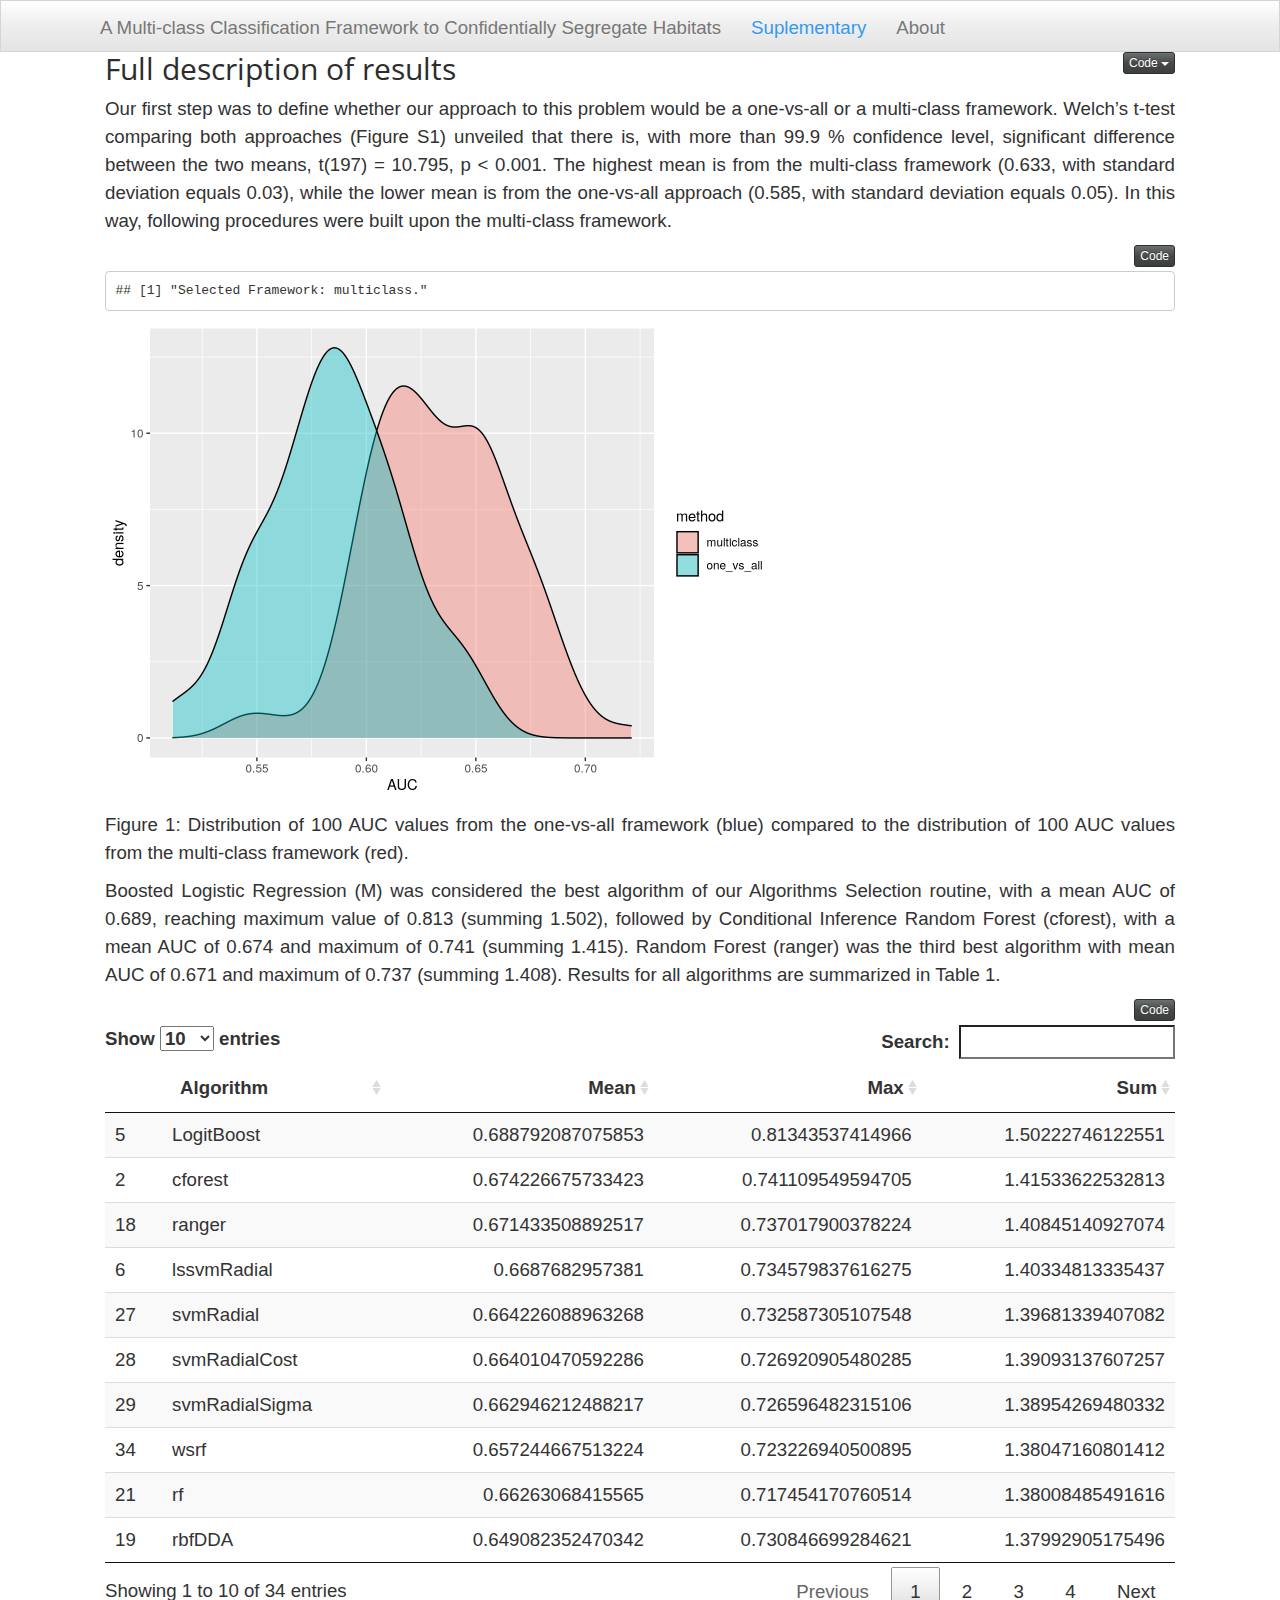
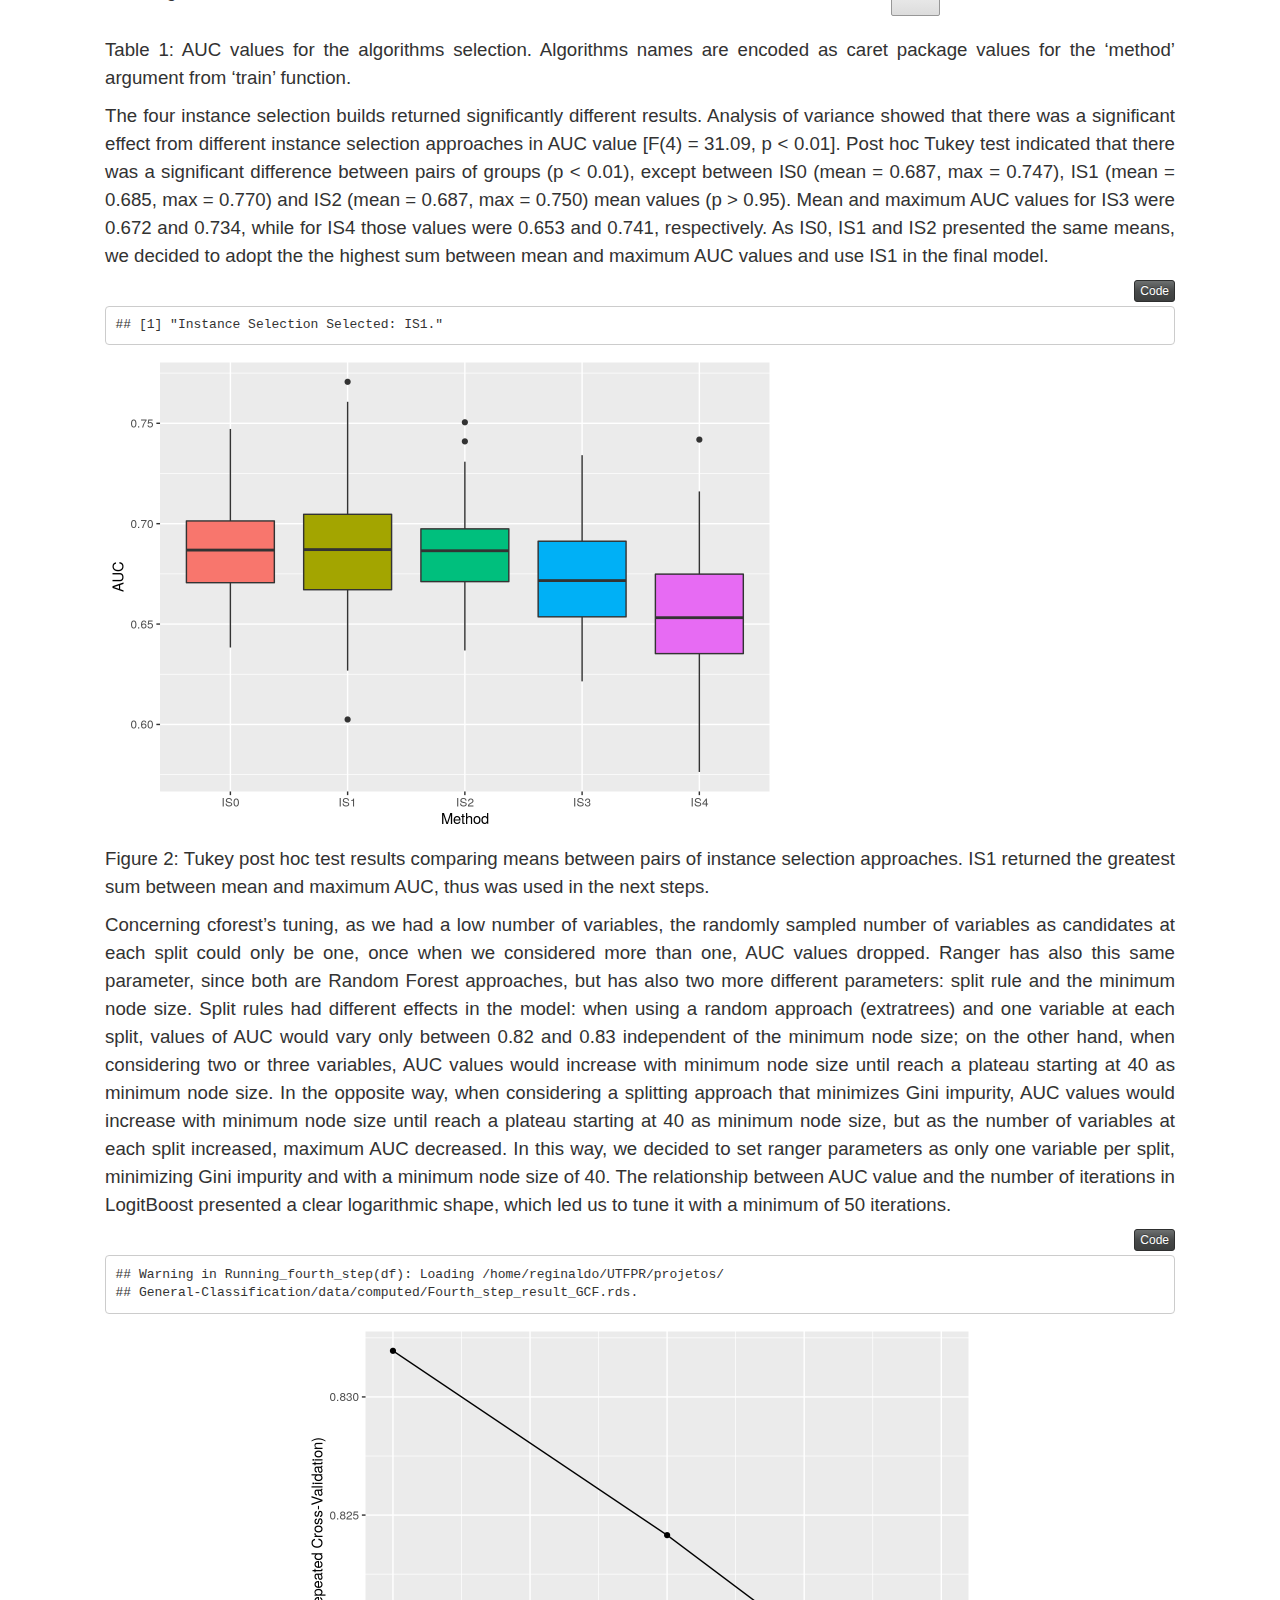
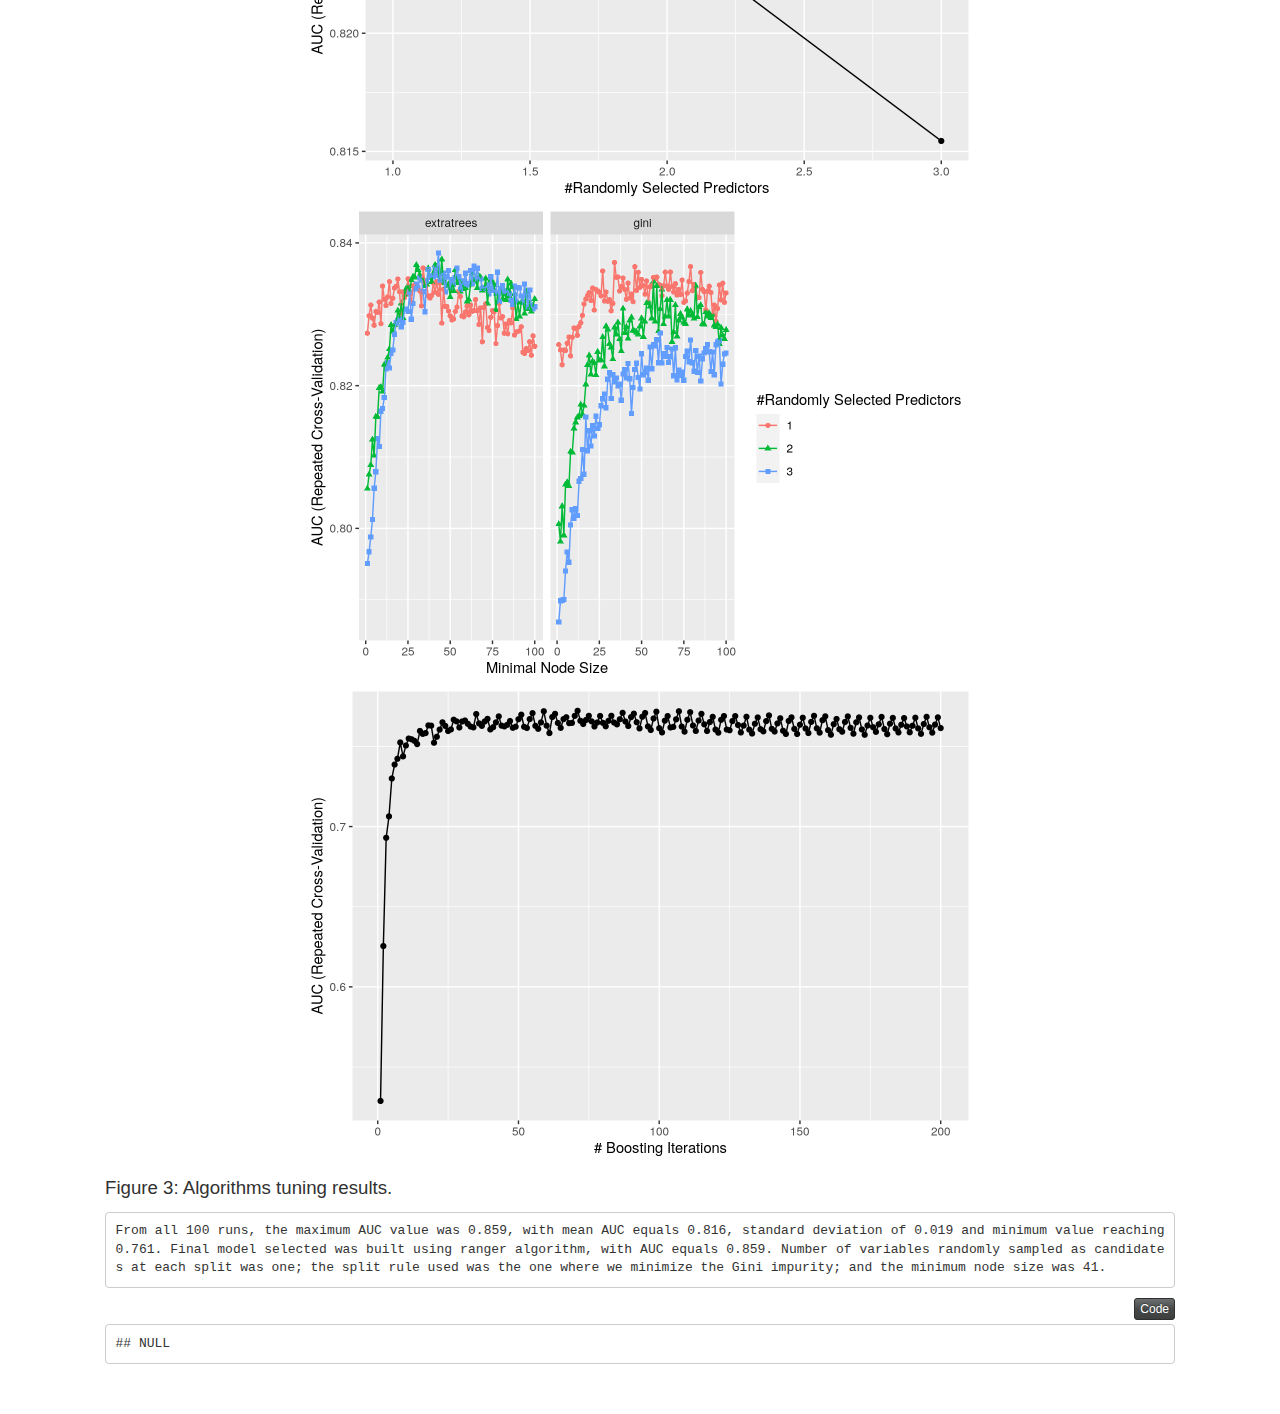
==== commit e737757a: "Acerto do single page. Acerto de detalhes dos autores." ====
--- a/docs/suplementary.html
+++ b/docs/suplementary.html
@@ -322,232 +322,28 @@
 <p>Our first step was to define whether our approach to this problem would be a one-vs-all or a multi-class framework. Welch’s t-test comparing both approaches (Figure S1) unveiled that there is, with more than 99.9 % confidence level, significant difference between the two means, t(197) = 10.795, p &lt; 0.001. The highest mean is from the multi-class framework (0.633, with standard deviation equals 0.03), while the lower mean is from the one-vs-all approach (0.585, with standard deviation equals 0.05). In this way, following procedures were built upon the multi-class framework.</p>
 <pre class="r"><code>s1 &lt;- Running_first_step(df, n)</code></pre>
 <pre><code>## [1] &quot;Selected Framework: multiclass.&quot;</code></pre>
-<p><img src="suplementary_files/figure-html/running_first_step-1.png" width="672" /> Figure 1: Distribution of 100 AUC values from the one-vs-all framework (blue) compared to the distribution of 100 AUC values from the multi-class framework (red).</p>
-<p>Boosted Logistic Regression (M) was considered the best algorithm of our Algorithms Selection routine, with a mean AUC of 0.7284, reaching maximum value of 0.7402 (summing 1.4686), followed by Conditional Inference Random Forest (cforest), with a mean AUC of 0.674 and maximum of 0.741 (summing 1.415). Random Forest (ranger) was the third best algorithm with mean AUC of 0.671 and maximum of 0.737 (summing 1.408). Results for all algorithms are summarized in Table 1.</p>
+<p><img src="suplementary_files/figure-html/running_first_step-1.png" width="672" /></p>
+<p>Figure 1: Distribution of 100 AUC values from the one-vs-all framework (blue) compared to the distribution of 100 AUC values from the multi-class framework (red).</p>
+<p>Boosted Logistic Regression (M) was considered the best algorithm of our Algorithms Selection routine, with a mean AUC of 0.689, reaching maximum value of 0.813 (summing 1.502), followed by Conditional Inference Random Forest (cforest), with a mean AUC of 0.674 and maximum of 0.741 (summing 1.415). Random Forest (ranger) was the third best algorithm with mean AUC of 0.671 and maximum of 0.737 (summing 1.408). Results for all algorithms are summarized in Table 1.</p>
 <pre class="r"><code>s2$Result_Second_step  %&gt;%
   datatable()</code></pre>
-<div id="htmlwidget-3caf13adf109faf7666a" style="width:100%;height:auto;" class="datatables html-widget"></div>
-<script type="application/json" data-for="htmlwidget-3caf13adf109faf7666a">{"x":{"filter":"none","data":[["5","2","20","34","18","16","22","30","19","6","21","23","27","28","1","29","13","24","9","14","26","7","4","12","31","11","15","25","17","10","8","33","3","32"],["LogitBoost","cforest","Rborist","wsrf","ranger","pcaNNet","RRF","svmRadialWeights","rbfDDA","lssvmRadial","rf","RRFglobal","svmRadial","svmRadialCost","avNNet","svmRadialSigma","naive_bayes","svmLinear","mlpWeightDecay","nb","svmPoly","mlp","LMT","multinom","vglmAdjCat","monmlp","nnet","svmLinear2","polr","mlpWeightDecayML","mlpML","vglmCumulative","dnn","vglmContRatio"],[0.725565529661379,0.7284034220016,0.707910111705658,0.701035376254675,0.694233447489183,0.667946524660425,0.689733733053571,0.680327241671709,0.670848941943746,0.67668393203987,0.678714753158073,0.681964218991884,0.667764051375725,0.670578402891156,0.658010142254407,0.663092956800784,0.654073056510641,0.654426322290695,0.637208906515587,0.643250336595478,0.639163338286145,0.644266231032425,0.642273303120132,0.635936351472789,0.625446065467995,0.629517577501721,0.628011432886602,0.621428972761631,0.621925829019284,0.604001416374898,0.566528022010478,0.597748692240933,0.550815169236222,0.574090289989413],[0.746148312600882,0.740186175223287,0.713816173954501,0.711920888877704,0.717007972034963,0.730032390761136,0.703017339910053,0.705035287474559,0.713722120334806,0.70144235793696,0.693492718981923,0.68675246006555,0.678146735181148,0.673286119962908,0.685820330017361,0.67828146075447,0.680451295717827,0.669044130009042,0.678304464066947,0.666476540902992,0.661195587663199,0.652958793967566,0.654932395165189,0.660438890094761,0.663231505336768,0.637520560985473,0.635684289344883,0.634901630583142,0.626836232318688,0.614880246459194,0.633056044020956,0.601776052332733,0.601630338472444,0.577745402745403],[1.47171384226226,1.46858959722489,1.42172628566016,1.41295626513238,1.41124141952415,1.39797891542156,1.39275107296362,1.38536252914627,1.38457106227855,1.37812628997683,1.37220747214,1.36871667905743,1.34591078655687,1.34386452285406,1.34383047227177,1.34137441755525,1.33452435222847,1.32347045229974,1.31551337058253,1.30972687749847,1.30035892594934,1.29722502499999,1.29720569828532,1.29637524156755,1.28867757080476,1.26703813848719,1.26369572223148,1.25633060334477,1.24876206133797,1.21888166283409,1.19958406603143,1.19952474457367,1.15244550770867,1.15183569273482]],"container":"<table class=\"display\">\n  <thead>\n    <tr>\n      <th> <\/th>\n      <th>Algorithm<\/th>\n      <th>Mean<\/th>\n      <th>Max<\/th>\n      <th>Sum<\/th>\n    <\/tr>\n  <\/thead>\n<\/table>","options":{"columnDefs":[{"className":"dt-right","targets":[2,3,4]},{"orderable":false,"targets":0}],"order":[],"autoWidth":false,"orderClasses":false}},"evals":[],"jsHooks":[]}</script>
+<div id="htmlwidget-0c246d4737d8e8289155" style="width:100%;height:auto;" class="datatables html-widget"></div>
+<script type="application/json" data-for="htmlwidget-0c246d4737d8e8289155">{"x":{"filter":"none","data":[["5","2","18","6","27","28","29","34","21","19","30","20","22","23","4","26","13","16","1","24","14","11","15","31","10","7","8","17","12","9","33","25","32","3"],["LogitBoost","cforest","ranger","lssvmRadial","svmRadial","svmRadialCost","svmRadialSigma","wsrf","rf","rbfDDA","svmRadialWeights","Rborist","RRF","RRFglobal","LMT","svmPoly","naive_bayes","pcaNNet","avNNet","svmLinear","nb","monmlp","nnet","vglmAdjCat","mlpWeightDecayML","mlp","mlpML","polr","multinom","mlpWeightDecay","vglmCumulative","svmLinear2","vglmContRatio","dnn"],[0.688792087075853,0.674226675733423,0.671433508892517,0.6687682957381,0.664226088963268,0.664010470592286,0.662946212488217,0.657244667513224,0.66263068415565,0.649082352470342,0.650233298371794,0.660084380126047,0.653030452453529,0.653256698398567,0.638567312978919,0.637227875488334,0.634621165197076,0.624007287746492,0.621495588301088,0.619046955549823,0.633567667968309,0.622569173822379,0.613057062720356,0.600425616506251,0.609461740270276,0.602935698772912,0.604105461515043,0.611963756260484,0.600726519581783,0.606090385497943,0.604143666496014,0.590735063269814,0.58326955648565,0.506936472059954],[0.81343537414966,0.741109549594705,0.737017900378224,0.734579837616275,0.732587305107548,0.726920905480285,0.726596482315106,0.723226940500895,0.717454170760514,0.730846699284621,0.71955971441464,0.70843095650788,0.715112346168352,0.705737139728368,0.71922984735063,0.719163821508626,0.710552552236088,0.710167057788515,0.6995879676379,0.695924114496989,0.677799090248483,0.687226018096463,0.694538782055651,0.695530864896587,0.676225716104259,0.679510899332087,0.673547226128198,0.663900707304891,0.668422241026829,0.663058056428502,0.663450545805472,0.649323741935078,0.648013820162943,0.619829877724615],[1.50222746122551,1.41533622532813,1.40845140927074,1.40334813335437,1.39681339407082,1.39093137607257,1.38954269480332,1.38047160801412,1.38008485491616,1.37992905175496,1.36979301278643,1.36851533663393,1.36814279862188,1.35899383812694,1.35779716032955,1.35639169699696,1.34517371743316,1.33417434553501,1.32108355593899,1.31497107004681,1.31136675821679,1.30979519191884,1.30759584477601,1.29595648140284,1.28568745637453,1.282446598105,1.27765268764324,1.27586446356537,1.26914876060861,1.26914844192644,1.26759421230149,1.24005880520489,1.23128337664859,1.12676634978457]],"container":"<table class=\"display\">\n  <thead>\n    <tr>\n      <th> <\/th>\n      <th>Algorithm<\/th>\n      <th>Mean<\/th>\n      <th>Max<\/th>\n      <th>Sum<\/th>\n    <\/tr>\n  <\/thead>\n<\/table>","options":{"columnDefs":[{"className":"dt-right","targets":[2,3,4]},{"orderable":false,"targets":0}],"order":[],"autoWidth":false,"orderClasses":false}},"evals":[],"jsHooks":[]}</script>
 <p>Table 1: AUC values for the algorithms selection. Algorithms names are encoded as caret package values for the ‘method’ argument from ‘train’ function.</p>
 <p>The four instance selection builds returned significantly different results. Analysis of variance showed that there was a significant effect from different instance selection approaches in AUC value [F(4) = 31.09, p &lt; 0.01]. Post hoc Tukey test indicated that there was a significant difference between pairs of groups (p &lt; 0.01), except between IS0 (mean = 0.687, max = 0.747), IS1 (mean = 0.685, max = 0.770) and IS2 (mean = 0.687, max = 0.750) mean values (p &gt; 0.95). Mean and maximum AUC values for IS3 were 0.672 and 0.734, while for IS4 those values were 0.653 and 0.741, respectively. As IS0, IS1 and IS2 presented the same means, we decided to adopt the the highest sum between mean and maximum AUC values and use IS1 in the final model.</p>
 <pre class="r"><code>s3 &lt;- Running_third_step(df, s1, s2, nclust, n_clust/2, n)</code></pre>
-<pre><code>## [1] &quot;Instance Selection Selected: IS0.&quot;</code></pre>
+<pre><code>## [1] &quot;Instance Selection Selected: IS1.&quot;</code></pre>
 <p><img src="suplementary_files/figure-html/running_third_step-1.png" width="672" /></p>
 <p>Figure 2: Tukey post hoc test results comparing means between pairs of instance selection approaches. IS1 returned the greatest sum between mean and maximum AUC, thus was used in the next steps.</p>
 <p>Concerning cforest’s tuning, as we had a low number of variables, the randomly sampled number of variables as candidates at each split could only be one, once when we considered more than one, AUC values dropped. Ranger has also this same parameter, since both are Random Forest approaches, but has also two more different parameters: split rule and the minimum node size. Split rules had different effects in the model: when using a random approach (extratrees) and one variable at each split, values of AUC would vary only between 0.82 and 0.83 independent of the minimum node size; on the other hand, when considering two or three variables, AUC values would increase with minimum node size until reach a plateau starting at 40 as minimum node size. In the opposite way, when considering a splitting approach that minimizes Gini impurity, AUC values would increase with minimum node size until reach a plateau starting at 40 as minimum node size, but as the number of variables at each split increased, maximum AUC decreased. In this way, we decided to set ranger parameters as only one variable per split, minimizing Gini impurity and with a minimum node size of 40. The relationship between AUC value and the number of iterations in LogitBoost presented a clear logarithmic shape, which led us to tune it with a minimum of 50 iterations.</p>
 <pre class="r"><code>s4 &lt;- Running_fourth_step(df)</code></pre>
 <pre><code>## Warning in Running_fourth_step(df): Loading /home/reginaldo/UTFPR/projetos/
-## Habitat_Classification/data/computed/Fourth_step_result_GCF.rds.</code></pre>
+## General-Classification/data/computed/Fourth_step_result_GCF.rds.</code></pre>
 <p><img src="suplementary_files/figure-html/running_fourth_step-1.png" width="672" style="display: block; margin: auto;" /><img src="suplementary_files/figure-html/running_fourth_step-2.png" width="672" style="display: block; margin: auto;" /><img src="suplementary_files/figure-html/running_fourth_step-3.png" width="672" style="display: block; margin: auto;" /></p>
 <p>Figure 3: Algorithms tuning results.</p>
 <pre><code>From all 100 runs, the maximum AUC value was 0.859, with mean AUC equals 0.816, standard deviation of 0.019 and minimum value reaching 0.761. Final model selected was built using ranger algorithm, with AUC equals 0.859. Number of variables randomly sampled as candidates at each split was one; the split rule used was the one where we minimize the Gini impurity; and the minimum node size was 41. </code></pre>
 <pre class="r"><code>s5 &lt;- Running_fifth_step(df, s3, n)</code></pre>
-<pre><code>## Random Forest 
-## 
-## 1580 samples
-##    3 predictor
-##    6 classes: &#39;High.Elevation&#39;, &#39;Rainforest&#39;, &#39;Restinga&#39;, &#39;Riverine&#39;, &#39;Rocky&#39;, &#39;Semideciduous&#39; 
-## 
-## No pre-processing
-## Resampling: Cross-Validated (10 fold, repeated 10 times) 
-## Summary of sample sizes: 1422, 1422, 1423, 1421, 1422, 1424, ... 
-## Addtional sampling using up-sampling
-## 
-## Resampling results across tuning parameters:
-## 
-##   min.node.size  logLoss  AUC     prAUC   Accuracy  Kappa   Mean_F1
-##    40            1.254    0.8305  0.4508  0.5095    0.3920  0.4687 
-##    41            1.255    0.8306  0.4498  0.5031    0.3845  0.4635 
-##    42            1.253    0.8317  0.4516  0.5121    0.3964  0.4743 
-##    43            1.255    0.8311  0.4460  0.4962    0.3759  0.4567 
-##    44            1.249    0.8345  0.4548  0.5095    0.3911  0.4704 
-##    45            1.251    0.8342  0.4535  0.5164    0.4021  0.4783 
-##    46            1.258    0.8316  0.4463  0.5012    0.3844  0.4615 
-##    47            1.259    0.8309  0.4486  0.5095    0.3921  0.4695 
-##    48            1.257    0.8322  0.4537  0.5070    0.3900  0.4670 
-##    49            1.262    0.8302  0.4459  0.4942    0.3751  0.4560 
-##    50            1.255    0.8339  0.4488  0.5082    0.3935  0.4741 
-##    51            1.253    0.8362  0.4538  0.5171    0.4030  0.4797 
-##    52            1.259    0.8318  0.4488  0.5094    0.3931  0.4724 
-##    53            1.263    0.8306  0.4487  0.5019    0.3852  0.4673 
-##    54            1.253    0.8349  0.4542  0.5171    0.4048  0.4813 
-##    55            1.262    0.8320  0.4495  0.5037    0.3870  0.4675 
-##    56            1.258    0.8340  0.4528  0.5164    0.4023  0.4794 
-##    57            1.262    0.8326  0.4529  0.5095    0.3951  0.4731 
-##    58            1.263    0.8330  0.4531  0.5133    0.3999  0.4771 
-##    59            1.267    0.8322  0.4470  0.5012    0.3863  0.4691 
-##    60            1.270    0.8318  0.4475  0.4974    0.3820  0.4624 
-##    61            1.269    0.8323  0.4521  0.5018    0.3868  0.4683 
-##    62            1.267    0.8328  0.4473  0.5036    0.3884  0.4692 
-##    63            1.269    0.8332  0.4521  0.5132    0.4011  0.4808 
-##    64            1.269    0.8327  0.4525  0.5101    0.3977  0.4774 
-##    65            1.263    0.8360  0.4551  0.5051    0.3915  0.4714 
-##    66            1.275    0.8305  0.4464  0.4980    0.3824  0.4604 
-##    67            1.268    0.8339  0.4508  0.5158    0.4025  0.4818 
-##    68            1.273    0.8312  0.4463  0.5025    0.3884  0.4687 
-##    69            1.276    0.8322  0.4475  0.5114    0.3979  0.4769 
-##    70            1.272    0.8325  0.4533  0.4918    0.3756  0.4568 
-##    71            1.277    0.8321  0.4495  0.4974    0.3839  0.4636 
-##    72            1.271    0.8362  0.4560  0.5094    0.3960  0.4773 
-##    73            1.274    0.8327  0.4503  0.4955    0.3794  0.4644 
-##    74            1.277    0.8327  0.4470  0.4974    0.3825  0.4640 
-##    75            1.279    0.8330  0.4542  0.4980    0.3858  0.4692 
-##    76            1.279    0.8314  0.4501  0.4955    0.3807  0.4605 
-##    77            1.276    0.8329  0.4473  0.4987    0.3834  0.4651 
-##    78            1.281    0.8318  0.4484  0.5012    0.3867  0.4659 
-##    79            1.284    0.8310  0.4478  0.4905    0.3768  0.4573 
-##    80            1.282    0.8324  0.4482  0.5012    0.3872  0.4695 
-##    81            1.284    0.8324  0.4438  0.5007    0.3867  0.4715 
-##    82            1.280    0.8327  0.4514  0.5018    0.3886  0.4666 
-##    83            1.280    0.8337  0.4490  0.5012    0.3884  0.4676 
-##    84            1.286    0.8309  0.4427  0.4993    0.3856  0.4668 
-##    85            1.285    0.8322  0.4491  0.4981    0.3830  0.4623 
-##    86            1.288    0.8324  0.4503  0.4968    0.3834  0.4671 
-##    87            1.282    0.8347  0.4492  0.4956    0.3808  0.4644 
-##    88            1.289    0.8313  0.4455  0.4924    0.3778  0.4607 
-##    89            1.282    0.8342  0.4523  0.5094    0.3978  0.4778 
-##    90            1.291    0.8310  0.4458  0.5025    0.3910  0.4716 
-##    91            1.285    0.8331  0.4482  0.4936    0.3795  0.4600 
-##    92            1.290    0.8305  0.4447  0.4937    0.3794  0.4602 
-##    93            1.288    0.8328  0.4482  0.4955    0.3797  0.4608 
-##    94            1.297    0.8285  0.4409  0.4835    0.3677  0.4530 
-##    95            1.291    0.8327  0.4493  0.4924    0.3792  0.4602 
-##    96            1.290    0.8327  0.4456  0.4981    0.3844  0.4695 
-##    97            1.293    0.8319  0.4457  0.4975    0.3849  0.4679 
-##    98            1.293    0.8315  0.4440  0.4917    0.3771  0.4604 
-##    99            1.297    0.8296  0.4450  0.4868    0.3716  0.4547 
-##   100            1.293    0.8330  0.4461  0.4841    0.3690  0.4520 
-##   Mean_Sensitivity  Mean_Specificity  Mean_Pos_Pred_Value  Mean_Neg_Pred_Value
-##   0.5047            0.9019            0.4686               0.8986             
-##   0.5000            0.9005            0.4644               0.8973             
-##   0.5157            0.9023            0.4722               0.8994             
-##   0.4932            0.8989            0.4574               0.8960             
-##   0.5080            0.9014            0.4703               0.8984             
-##   0.5210            0.9034            0.4783               0.9005             
-##   0.5022            0.9006            0.4616               0.8975             
-##   0.5073            0.9017            0.4691               0.8987             
-##   0.5065            0.9015            0.4674               0.8984             
-##   0.4958            0.8987            0.4558               0.8959             
-##   0.5193            0.9022            0.4755               0.8988             
-##   0.5234            0.9036            0.4786               0.9004             
-##   0.5137            0.9018            0.4698               0.8987             
-##   0.5083            0.9005            0.4673               0.8974             
-##   0.5269            0.9040            0.4819               0.9008             
-##   0.5066            0.9009            0.4696               0.8978             
-##   0.5246            0.9036            0.4787               0.9004             
-##   0.5148            0.9024            0.4750               0.8991             
-##   0.5217            0.9032            0.4776               0.9000             
-##   0.5154            0.9007            0.4691               0.8977             
-##   0.5060            0.9004            0.4660               0.8970             
-##   0.5127            0.9008            0.4709               0.8978             
-##   0.5134            0.9012            0.4684               0.8980             
-##   0.5287            0.9034            0.4804               0.9001             
-##   0.5248            0.9028            0.4792               0.8995             
-##   0.5182            0.9018            0.4738               0.8985             
-##   0.5044            0.9003            0.4624               0.8973             
-##   0.5281            0.9036            0.4813               0.9003             
-##   0.5144            0.9013            0.4712               0.8980             
-##   0.5206            0.9028            0.4779               0.8996             
-##   0.5018            0.8993            0.4601               0.8960             
-##   0.5121            0.9008            0.4692               0.8976             
-##   0.5246            0.9023            0.4785               0.8993             
-##   0.5108            0.8995            0.4645               0.8965             
-##   0.5103            0.9002            0.4678               0.8972             
-##   0.5202            0.9008            0.4735               0.8977             
-##   0.5067            0.9002            0.4666               0.8970             
-##   0.5107            0.9004            0.4660               0.8972             
-##   0.5106            0.9011            0.4685               0.8979             
-##   0.5054            0.8995            0.4641               0.8965             
-##   0.5184            0.9009            0.4732               0.8979             
-##   0.5221            0.9007            0.4738               0.8978             
-##   0.5144            0.9016            0.4708               0.8982             
-##   0.5167            0.9013            0.4702               0.8982             
-##   0.5148            0.9009            0.4733               0.8978             
-##   0.5095            0.9005            0.4647               0.8972             
-##   0.5179            0.9003            0.4704               0.8974             
-##   0.5115            0.8999            0.4675               0.8969             
-##   0.5093            0.8996            0.4654               0.8963             
-##   0.5268            0.9029            0.4811               0.8996             
-##   0.5214            0.9019            0.4779               0.8986             
-##   0.5066            0.8998            0.4643               0.8967             
-##   0.5055            0.8999            0.4658               0.8967             
-##   0.5043            0.8999            0.4663               0.8968             
-##   0.5017            0.8977            0.4566               0.8946             
-##   0.5096            0.8998            0.4649               0.8968             
-##   0.5186            0.9004            0.4717               0.8973             
-##   0.5184            0.9006            0.4737               0.8975             
-##   0.5082            0.8994            0.4657               0.8963             
-##   0.5018            0.8986            0.4607               0.8954             
-##   0.5003            0.8980            0.4580               0.8951             
-##   Mean_Precision  Mean_Recall  Mean_Detection_Rate  Mean_Balanced_Accuracy
-##   0.4686          0.5047       0.08491              0.7033                
-##   0.4644          0.5000       0.08385              0.7003                
-##   0.4722          0.5157       0.08535              0.7090                
-##   0.4574          0.4932       0.08270              0.6961                
-##   0.4703          0.5080       0.08492              0.7047                
-##   0.4783          0.5210       0.08607              0.7122                
-##   0.4616          0.5022       0.08354              0.7014                
-##   0.4691          0.5073       0.08491              0.7045                
-##   0.4674          0.5065       0.08450              0.7040                
-##   0.4558          0.4958       0.08237              0.6972                
-##   0.4755          0.5193       0.08470              0.7107                
-##   0.4786          0.5234       0.08619              0.7135                
-##   0.4698          0.5137       0.08490              0.7078                
-##   0.4673          0.5083       0.08365              0.7044                
-##   0.4819          0.5269       0.08618              0.7155                
-##   0.4696          0.5066       0.08395              0.7038                
-##   0.4787          0.5246       0.08607              0.7141                
-##   0.4750          0.5148       0.08491              0.7086                
-##   0.4776          0.5217       0.08554              0.7125                
-##   0.4691          0.5154       0.08354              0.7080                
-##   0.4660          0.5060       0.08289              0.7032                
-##   0.4709          0.5127       0.08364              0.7068                
-##   0.4684          0.5134       0.08394              0.7073                
-##   0.4804          0.5287       0.08554              0.7161                
-##   0.4792          0.5248       0.08501              0.7138                
-##   0.4738          0.5182       0.08418              0.7100                
-##   0.4624          0.5044       0.08300              0.7023                
-##   0.4813          0.5281       0.08597              0.7158                
-##   0.4712          0.5144       0.08375              0.7079                
-##   0.4779          0.5206       0.08523              0.7117                
-##   0.4601          0.5018       0.08196              0.7005                
-##   0.4692          0.5121       0.08291              0.7064                
-##   0.4785          0.5246       0.08491              0.7135                
-##   0.4645          0.5108       0.08258              0.7052                
-##   0.4678          0.5103       0.08290              0.7052                
-##   0.4735          0.5202       0.08301              0.7105                
-##   0.4666          0.5067       0.08258              0.7035                
-##   0.4660          0.5107       0.08312              0.7055                
-##   0.4685          0.5106       0.08354              0.7059                
-##   0.4641          0.5054       0.08175              0.7024                
-##   0.4732          0.5184       0.08353              0.7097                
-##   0.4738          0.5221       0.08344              0.7114                
-##   0.4708          0.5144       0.08364              0.7080                
-##   0.4702          0.5167       0.08354              0.7090                
-##   0.4733          0.5148       0.08322              0.7078                
-##   0.4647          0.5095       0.08301              0.7050                
-##   0.4704          0.5179       0.08280              0.7091                
-##   0.4675          0.5115       0.08259              0.7057                
-##   0.4654          0.5093       0.08206              0.7044                
-##   0.4811          0.5268       0.08490              0.7149                
-##   0.4779          0.5214       0.08374              0.7117                
-##   0.4643          0.5066       0.08227              0.7032                
-##   0.4658          0.5055       0.08228              0.7027                
-##   0.4663          0.5043       0.08259              0.7021                
-##   0.4566          0.5017       0.08058              0.6997                
-##   0.4649          0.5096       0.08206              0.7047                
-##   0.4717          0.5186       0.08302              0.7095                
-##   0.4737          0.5184       0.08291              0.7095                
-##   0.4657          0.5082       0.08194              0.7038                
-##   0.4607          0.5018       0.08113              0.7002                
-##   0.4580          0.5003       0.08069              0.6992                
-## 
-## Tuning parameter &#39;mtry&#39; was held constant at a value of 1
-## Tuning
-##  parameter &#39;splitrule&#39; was held constant at a value of gini
-## AUC was used to select the optimal model using the largest value.
-## The final values used for the model were mtry = 1, splitrule = gini
-##  and min.node.size = 72.</code></pre>
+<pre><code>## NULL</code></pre>
 </div>
 
 <!-- 
